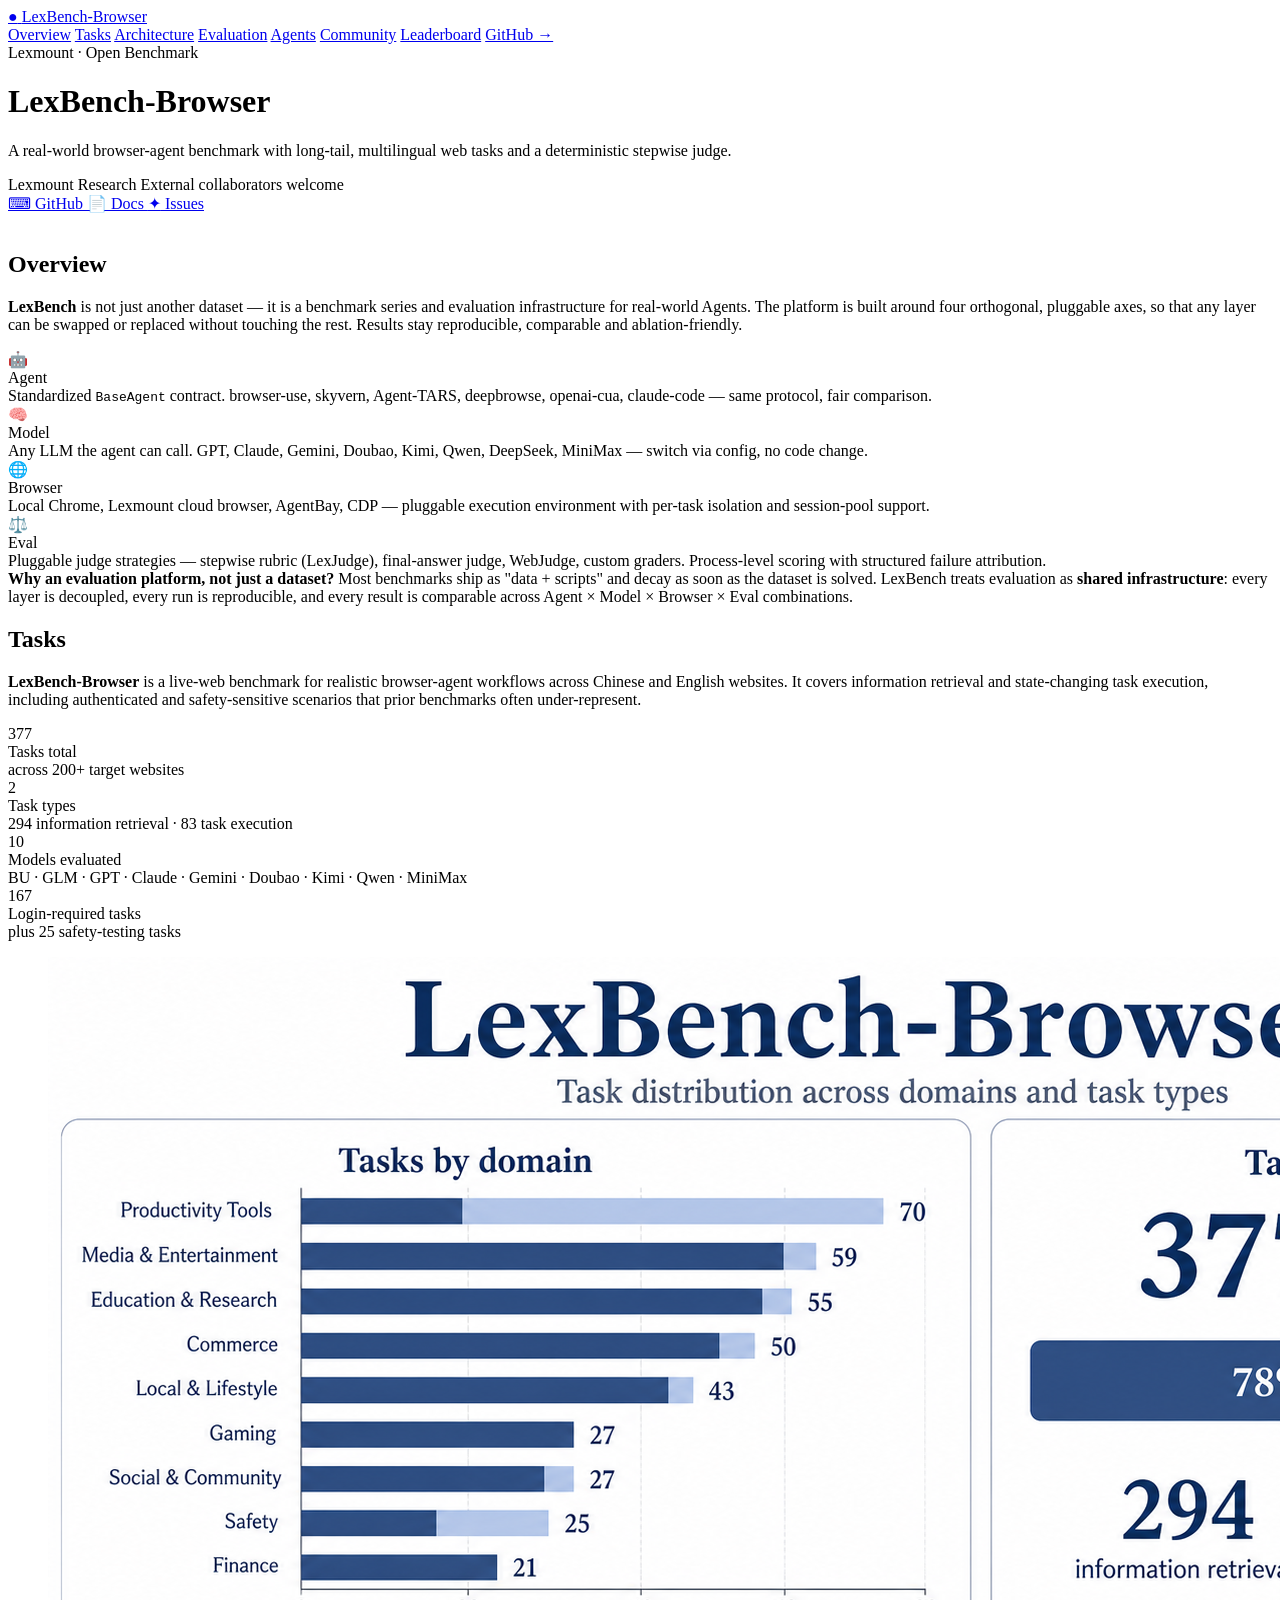
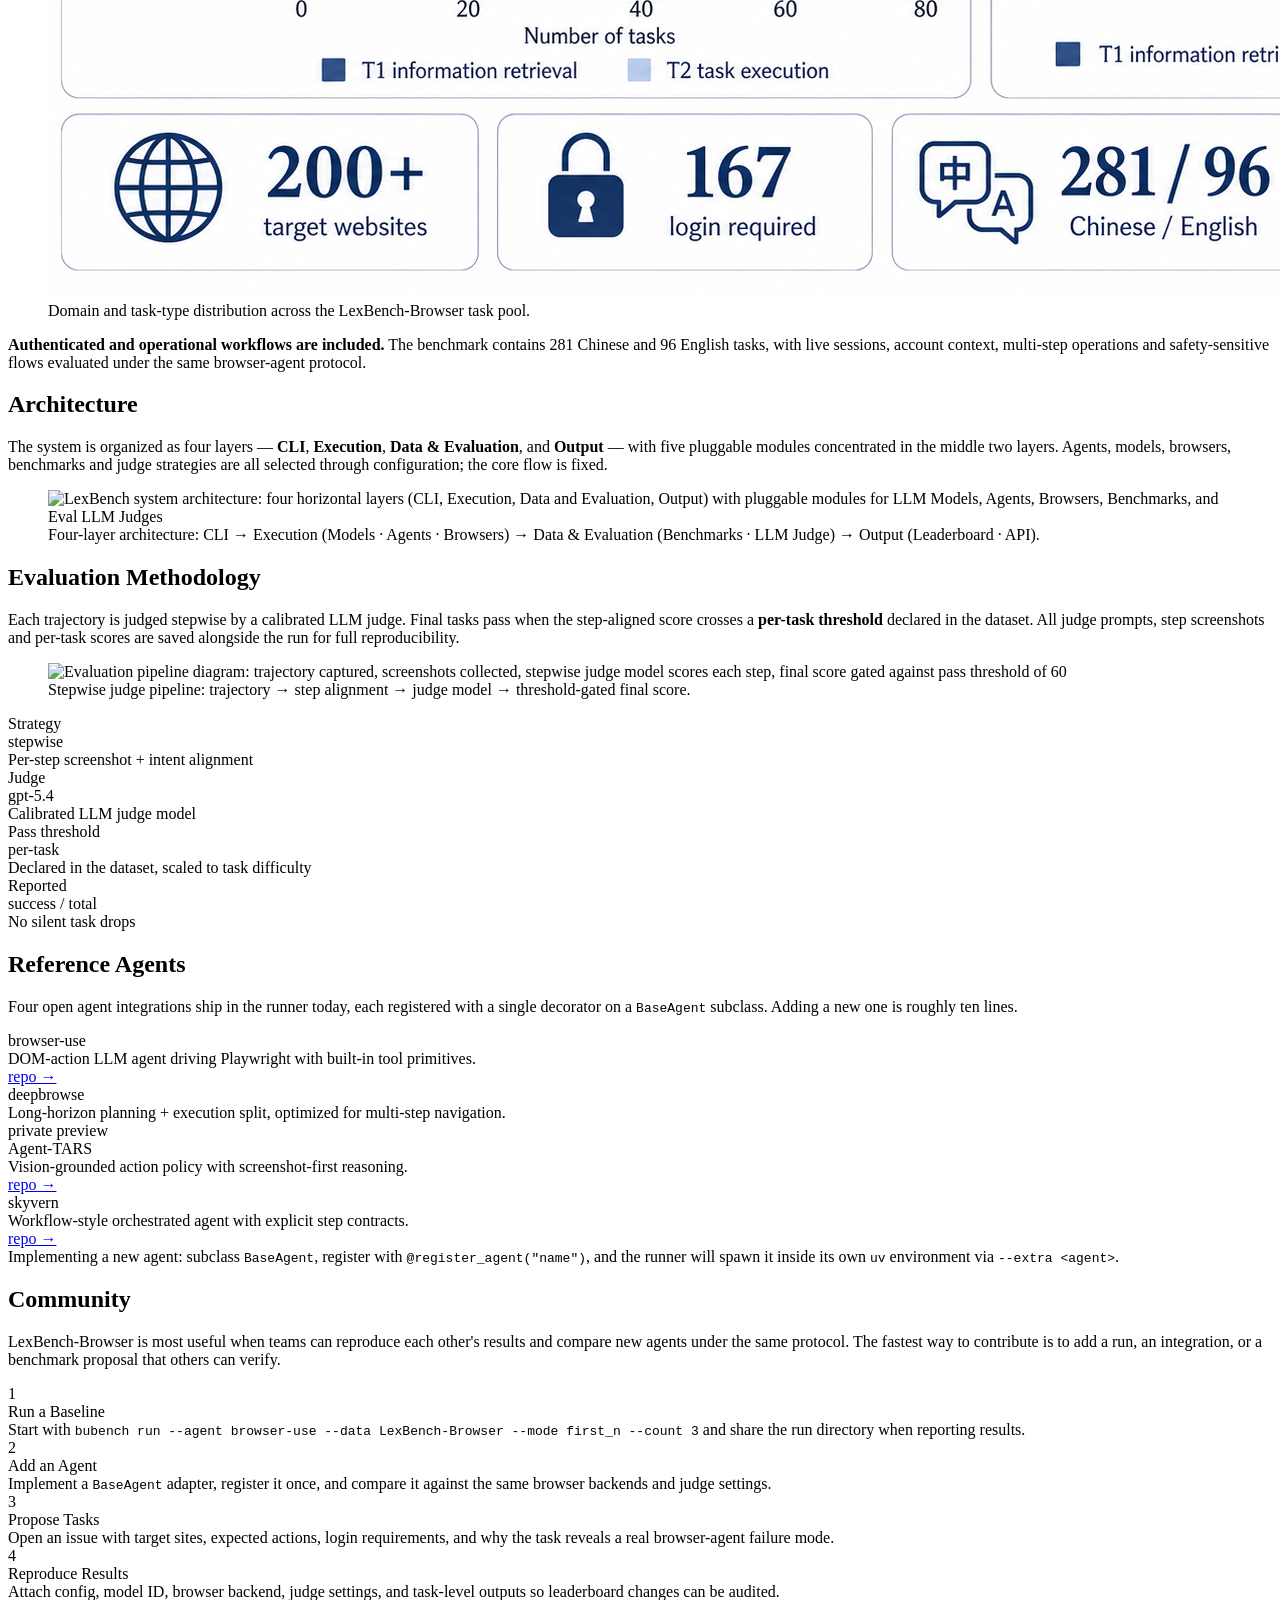
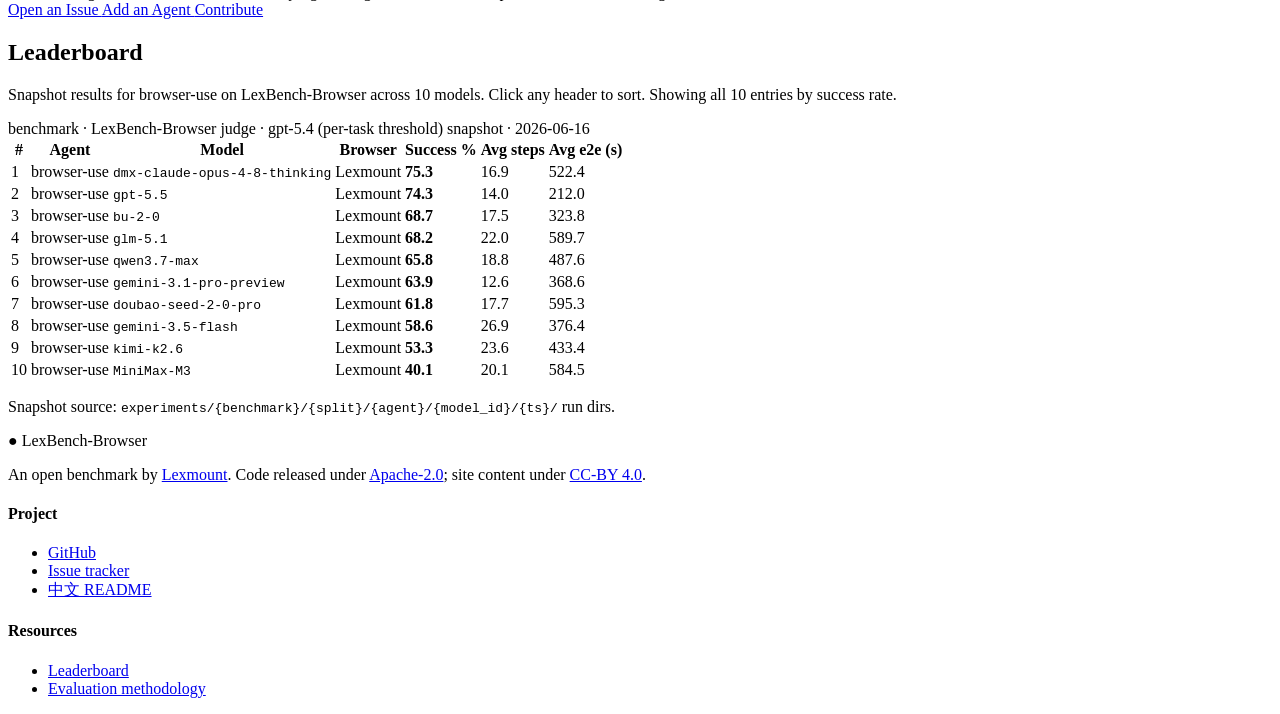
==== landing/index.html @ 8f813c1b "Update LexBench landing page" ====
<!DOCTYPE html>
<html lang="en">
<head>
<meta charset="UTF-8">
<meta name="viewport" content="width=device-width, initial-scale=1.0">
<title>LexBench-Browser — A Real-World Browser Agent Benchmark</title>
<meta name="description" content="LexBench-Browser: an open benchmark for browser agents on long-tail, multilingual web tasks. Evaluates browser-use, deepbrowse, Agent-TARS, skyvern across LexBench-Browser, Online-Mind2Web, and BrowseComp.">
<meta name="keywords" content="LexBench-Browser, browser agents, AI agents, benchmark, web automation, browser-use, skyvern, Agent-TARS, Lexmount">
<link rel="canonical" href="https://lexmount.github.io/browseruse-agent-bench/">
<meta property="og:type" content="website">
<meta property="og:site_name" content="LexBench-Browser">
<meta property="og:title" content="LexBench-Browser — Real-World Browser Agent Benchmark">
<meta property="og:description" content="377 live-web browser-agent tasks across 200+ websites, with multilingual authenticated workflows, stepwise judging, and reproducible leaderboards.">
<meta property="og:url" content="https://lexmount.github.io/browseruse-agent-bench/">
<meta property="og:image" content="https://lexmount.github.io/browseruse-agent-bench/assets/img/hero.png">
<meta name="twitter:card" content="summary_large_image">
<meta name="twitter:title" content="LexBench-Browser — Real-World Browser Agent Benchmark">
<meta name="twitter:description" content="Evaluate browser agents on real multilingual web tasks with reproducible Agent × Model × Browser × Eval comparisons.">
<meta name="twitter:image" content="https://lexmount.github.io/browseruse-agent-bench/assets/img/hero.png">
<link rel="icon" href="../docs/favicon.svg" type="image/svg+xml">
<link rel="preconnect" href="https://fonts.googleapis.com">
<link rel="preconnect" href="https://fonts.gstatic.com" crossorigin>
<link rel="stylesheet" href="https://fonts.googleapis.com/css2?family=Inter:wght@400;500;600;700;800&family=JetBrains+Mono:wght@400;500&display=swap">
<link rel="stylesheet" href="assets/style.css">
</head>
<body>

<nav class="topnav">
  <div class="topnav-inner">
    <a class="brand" href="#top">
      <span class="brand-mark">●</span>
      <span class="brand-name">LexBench-Browser</span>
    </a>
    <div class="topnav-links">
      <a href="#tldr">Overview</a>
      <a href="#tasks">Tasks</a>
      <a href="#architecture">Architecture</a>
      <a href="#evaluation">Evaluation</a>
      <a href="#agents">Agents</a>
      <a href="#community">Community</a>
      <a href="#leaderboard">Leaderboard</a>
      <a class="topnav-cta" href="https://github.com/lexmount/browseruse-agent-bench" target="_blank" rel="noopener">GitHub →</a>
    </div>
  </div>
</nav>

<header id="top" class="hero">
  <div class="hero-inner">
    <div class="hero-grid">
      <div class="hero-text">
        <div class="hero-eyebrow">Lexmount · Open Benchmark</div>
        <h1 class="hero-title">LexBench-Browser</h1>
        <p class="hero-subtitle">
          A real-world browser-agent benchmark with
          <span class="hl">long-tail</span>,
          <span class="hl">multilingual</span> web tasks
          and a deterministic stepwise judge.
        </p>
        <div class="hero-authors">
          <span class="author-chip">Lexmount Research</span>
          <span class="author-chip muted">External collaborators welcome</span>
        </div>
        <div class="hero-buttons">
          <a class="btn btn-primary" href="https://github.com/lexmount/browseruse-agent-bench" target="_blank" rel="noopener">
            <span class="btn-icon">⌨</span> GitHub
          </a>
          <a class="btn btn-secondary" href="https://docs.bubench.lexmount.io/" target="_blank" rel="noopener">
            <span class="btn-icon">📄</span> Docs
          </a>
          <a class="btn btn-secondary" href="https://github.com/lexmount/browseruse-agent-bench/issues" target="_blank" rel="noopener">
            <span class="btn-icon">✦</span> Issues
          </a>
        </div>
      </div>
      <div class="hero-art" aria-hidden="true">
        <img src="assets/img/hero.png" alt="" loading="eager" class="hero-image">
      </div>
    </div>
  </div>
  <div class="hero-bg" aria-hidden="true"></div>
</header>

<section id="tldr" class="section">
  <div class="container">
    <h2 class="section-title">Overview</h2>
    <p class="section-lede">
      <strong>LexBench</strong> is not just another dataset — it is a benchmark series and
      evaluation infrastructure for real-world Agents. The platform is built around four
      orthogonal, pluggable axes, so that any layer can be swapped or replaced without
      touching the rest. Results stay reproducible, comparable and ablation-friendly.
    </p>

    <div class="dim-grid">
      <div class="dim-card">
        <div class="dim-icon">🤖</div>
        <div class="dim-name">Agent</div>
        <div class="dim-desc">
          Standardized <code>BaseAgent</code> contract. browser-use, skyvern, Agent-TARS,
          deepbrowse, openai-cua, claude-code — same protocol, fair comparison.
        </div>
      </div>
      <div class="dim-card">
        <div class="dim-icon">🧠</div>
        <div class="dim-name">Model</div>
        <div class="dim-desc">
          Any LLM the agent can call. GPT, Claude, Gemini, Doubao, Kimi, Qwen, DeepSeek,
          MiniMax — switch via config, no code change.
        </div>
      </div>
      <div class="dim-card">
        <div class="dim-icon">🌐</div>
        <div class="dim-name">Browser</div>
        <div class="dim-desc">
          Local Chrome, Lexmount cloud browser, AgentBay, CDP — pluggable execution
          environment with per-task isolation and session-pool support.
        </div>
      </div>
      <div class="dim-card">
        <div class="dim-icon">⚖️</div>
        <div class="dim-name">Eval</div>
        <div class="dim-desc">
          Pluggable judge strategies — stepwise rubric (LexJudge), final-answer judge,
          WebJudge, custom graders. Process-level scoring with structured failure attribution.
        </div>
      </div>
    </div>

    <div class="callout">
      <strong>Why an evaluation platform, not just a dataset?</strong>
      Most benchmarks ship as "data + scripts" and decay as soon as the dataset is solved.
      LexBench treats evaluation as <strong>shared infrastructure</strong>: every layer is
      decoupled, every run is reproducible, and every result is comparable across
      Agent × Model × Browser × Eval combinations.
    </div>
  </div>
</section>

<section id="tasks" class="section section-alt">
  <div class="container">
    <h2 class="section-title">Tasks</h2>
    <p class="section-lede">
      <strong>LexBench-Browser</strong> is a live-web benchmark for realistic browser-agent
      workflows across Chinese and English websites. It covers information retrieval and
      state-changing task execution, including authenticated and safety-sensitive scenarios
      that prior benchmarks often under-represent.
    </p>

    <div class="stat-grid">
      <div class="stat-card">
        <div class="stat-num">377</div>
        <div class="stat-label">Tasks total</div>
        <div class="stat-sub">across 200+ target websites</div>
      </div>
      <div class="stat-card">
        <div class="stat-num">2</div>
        <div class="stat-label">Task types</div>
        <div class="stat-sub">294 information retrieval · 83 task execution</div>
      </div>
      <div class="stat-card">
        <div class="stat-num">10</div>
        <div class="stat-label">Models evaluated</div>
        <div class="stat-sub">BU · GLM · GPT · Claude · Gemini · Doubao · Kimi · Qwen · MiniMax</div>
      </div>
      <div class="stat-card">
        <div class="stat-num">167</div>
        <div class="stat-label">Login-required tasks</div>
        <div class="stat-sub">plus 25 safety-testing tasks</div>
      </div>
    </div>

    <figure class="wide-fig">
      <img src="assets/img/task-distribution.png" alt="Task distribution diagram showing LexBench-Browser domains and task types" loading="lazy">
      <figcaption>Domain and task-type distribution across the LexBench-Browser task pool.</figcaption>
    </figure>
    <div class="muted-card">
      <strong>Authenticated and operational workflows are included.</strong>
      The benchmark contains 281 Chinese and 96 English tasks, with live sessions, account
      context, multi-step operations and safety-sensitive flows evaluated under the same
      browser-agent protocol.
    </div>
  </div>
</section>

<section id="architecture" class="section">
  <div class="container">
    <h2 class="section-title">Architecture</h2>
    <p class="section-lede">
      The system is organized as four layers — <strong>CLI</strong>, <strong>Execution</strong>,
      <strong>Data &amp; Evaluation</strong>, and <strong>Output</strong> — with five pluggable
      modules concentrated in the middle two layers. Agents, models, browsers, benchmarks and
      judge strategies are all selected through configuration; the core flow is fixed.
    </p>
    <figure class="wide-fig">
      <img src="assets/img/architecture-wide.png" alt="LexBench system architecture: four horizontal layers (CLI, Execution, Data and Evaluation, Output) with pluggable modules for LLM Models, Agents, Browsers, Benchmarks, and Eval LLM Judges" loading="lazy">
      <figcaption>Four-layer architecture: CLI → Execution (Models · Agents · Browsers) → Data &amp; Evaluation (Benchmarks · LLM Judge) → Output (Leaderboard · API).</figcaption>
    </figure>
  </div>
</section>

<section id="evaluation" class="section section-alt">
  <div class="container">
    <h2 class="section-title">Evaluation Methodology</h2>
    <p class="section-lede">
      Each trajectory is judged stepwise by a calibrated LLM judge. Final tasks pass when the
      step-aligned score crosses a <strong>per-task threshold</strong> declared in the dataset.
      All judge prompts, step screenshots and per-task scores are saved alongside the run for
      full reproducibility.
    </p>
    <figure class="wide-fig">
      <img src="assets/img/eval-pipeline-wide.png" alt="Evaluation pipeline diagram: trajectory captured, screenshots collected, stepwise judge model scores each step, final score gated against pass threshold of 60" loading="lazy">
      <figcaption>Stepwise judge pipeline: trajectory → step alignment → judge model → threshold-gated final score.</figcaption>
    </figure>
    <div class="metric-row">
      <div class="metric-card">
        <div class="metric-key">Strategy</div>
        <div class="metric-val">stepwise</div>
        <div class="metric-sub">Per-step screenshot + intent alignment</div>
      </div>
      <div class="metric-card">
        <div class="metric-key">Judge</div>
        <div class="metric-val">gpt-5.4</div>
        <div class="metric-sub">Calibrated LLM judge model</div>
      </div>
      <div class="metric-card">
        <div class="metric-key">Pass threshold</div>
        <div class="metric-val">per-task</div>
        <div class="metric-sub">Declared in the dataset, scaled to task difficulty</div>
      </div>
      <div class="metric-card">
        <div class="metric-key">Reported</div>
        <div class="metric-val">success / total</div>
        <div class="metric-sub">No silent task drops</div>
      </div>
    </div>
  </div>
</section>

<section id="agents" class="section">
  <div class="container">
    <h2 class="section-title">Reference Agents</h2>
    <p class="section-lede">
      Four open agent integrations ship in the runner today, each registered with a single
      decorator on a <code>BaseAgent</code> subclass. Adding a new one is roughly ten lines.
    </p>
    <div class="agent-grid">
      <div class="agent-card">
        <div class="agent-name">browser-use</div>
        <div class="agent-desc">DOM-action LLM agent driving Playwright with built-in tool primitives.</div>
        <a class="agent-link" href="https://github.com/browser-use/browser-use" target="_blank" rel="noopener">repo →</a>
      </div>
      <div class="agent-card">
        <div class="agent-name">deepbrowse</div>
        <div class="agent-desc">Long-horizon planning + execution split, optimized for multi-step navigation.</div>
        <span class="agent-link" aria-disabled="true">private preview</span>
      </div>
      <div class="agent-card">
        <div class="agent-name">Agent-TARS</div>
        <div class="agent-desc">Vision-grounded action policy with screenshot-first reasoning.</div>
        <a class="agent-link" href="https://github.com/bytedance/UI-TARS" target="_blank" rel="noopener">repo →</a>
      </div>
      <div class="agent-card">
        <div class="agent-name">skyvern</div>
        <div class="agent-desc">Workflow-style orchestrated agent with explicit step contracts.</div>
        <a class="agent-link" href="https://github.com/Skyvern-AI/skyvern" target="_blank" rel="noopener">repo →</a>
      </div>
    </div>
    <div class="muted-card">
      Implementing a new agent: subclass <code>BaseAgent</code>, register with
      <code>@register_agent("name")</code>, and the runner will spawn it inside its own
      <code>uv</code> environment via <code>--extra &lt;agent&gt;</code>.
    </div>
  </div>
</section>

<section id="community" class="section section-alt">
  <div class="container">
    <h2 class="section-title">Community</h2>
    <p class="section-lede">
      LexBench-Browser is most useful when teams can reproduce each other's results and
      compare new agents under the same protocol. The fastest way to contribute is to add
      a run, an integration, or a benchmark proposal that others can verify.
    </p>
    <div class="dim-grid">
      <div class="dim-card">
        <div class="dim-icon">1</div>
        <div class="dim-name">Run a Baseline</div>
        <div class="dim-desc">
          Start with <code>bubench run --agent browser-use --data LexBench-Browser --mode first_n --count 3</code>
          and share the run directory when reporting results.
        </div>
      </div>
      <div class="dim-card">
        <div class="dim-icon">2</div>
        <div class="dim-name">Add an Agent</div>
        <div class="dim-desc">
          Implement a <code>BaseAgent</code> adapter, register it once, and compare it against
          the same browser backends and judge settings.
        </div>
      </div>
      <div class="dim-card">
        <div class="dim-icon">3</div>
        <div class="dim-name">Propose Tasks</div>
        <div class="dim-desc">
          Open an issue with target sites, expected actions, login requirements, and why the
          task reveals a real browser-agent failure mode.
        </div>
      </div>
      <div class="dim-card">
        <div class="dim-icon">4</div>
        <div class="dim-name">Reproduce Results</div>
        <div class="dim-desc">
          Attach config, model ID, browser backend, judge settings, and task-level outputs so
          leaderboard changes can be audited.
        </div>
      </div>
    </div>
    <div class="hero-buttons community-buttons">
      <a class="btn btn-primary" href="https://github.com/lexmount/browseruse-agent-bench/issues/new/choose" target="_blank" rel="noopener">
        Open an Issue
      </a>
      <a class="btn btn-secondary" href="https://docs.bubench.lexmount.io/en/agents/custom-agent" target="_blank" rel="noopener">
        Add an Agent
      </a>
      <a class="btn btn-secondary" href="https://docs.bubench.lexmount.io/en/development/contributing" target="_blank" rel="noopener">
        Contribute
      </a>
    </div>
  </div>
</section>

<section id="leaderboard" class="section">
  <div class="container">
    <h2 class="section-title">Leaderboard</h2>
    <p class="section-lede">
      Snapshot results for browser-use on LexBench-Browser across 10 models. Click any header to
      sort. Showing all 10 entries by success rate.
    </p>
    <div class="lb-meta">
      <span class="lb-pill">benchmark · LexBench-Browser</span>
      <span class="lb-pill">judge · gpt-5.4 (per-task threshold)</span>
      <span class="lb-pill">snapshot · 2026-06-16</span>
    </div>
    <div class="lb-wrap">
      <table class="lb-table" id="lb-table">
        <thead>
          <tr>
            <th data-key="rank">#</th>
            <th data-key="agent">Agent</th>
            <th data-key="model">Model</th>
            <th data-key="browser">Browser</th>
            <th data-key="success" class="num">Success&nbsp;%</th>
            <th data-key="steps" class="num">Avg&nbsp;steps</th>
            <th data-key="e2e" class="num">Avg&nbsp;e2e (s)</th>
          </tr>
        </thead>
        <tbody>
          <tr data-rank="1" data-agent="browser-use" data-model="dmx-claude-opus-4-8-thinking" data-browser="Lexmount" data-success="75.3" data-steps="16.90" data-e2e="522.4">
            <td class="num">1</td>
            <td><span class="cell-strong">browser-use</span></td>
            <td><code class="cell-mono">dmx-claude-opus-4-8-thinking</code></td>
            <td><span class="browser-pill">Lexmount</span></td>
            <td class="num"><strong>75.3</strong></td>
            <td class="num">16.9</td>
            <td class="num">522.4</td>
          </tr>
          <tr data-rank="2" data-agent="browser-use" data-model="gpt-5.5" data-browser="Lexmount" data-success="74.3" data-steps="14.00" data-e2e="212.0">
            <td class="num">2</td>
            <td><span class="cell-strong">browser-use</span></td>
            <td><code class="cell-mono">gpt-5.5</code></td>
            <td><span class="browser-pill">Lexmount</span></td>
            <td class="num"><strong>74.3</strong></td>
            <td class="num">14.0</td>
            <td class="num">212.0</td>
          </tr>
          <tr data-rank="3" data-agent="browser-use" data-model="bu-2-0" data-browser="Lexmount" data-success="68.7" data-steps="17.50" data-e2e="323.8">
            <td class="num">3</td>
            <td><span class="cell-strong">browser-use</span></td>
            <td><code class="cell-mono">bu-2-0</code></td>
            <td><span class="browser-pill">Lexmount</span></td>
            <td class="num"><strong>68.7</strong></td>
            <td class="num">17.5</td>
            <td class="num">323.8</td>
          </tr>
          <tr data-rank="4" data-agent="browser-use" data-model="glm-5.1" data-browser="Lexmount" data-success="68.2" data-steps="22.00" data-e2e="589.7">
            <td class="num">4</td>
            <td><span class="cell-strong">browser-use</span></td>
            <td><code class="cell-mono">glm-5.1</code></td>
            <td><span class="browser-pill">Lexmount</span></td>
            <td class="num"><strong>68.2</strong></td>
            <td class="num">22.0</td>
            <td class="num">589.7</td>
          </tr>
          <tr data-rank="5" data-agent="browser-use" data-model="qwen3.7-max" data-browser="Lexmount" data-success="65.8" data-steps="18.80" data-e2e="487.6">
            <td class="num">5</td>
            <td><span class="cell-strong">browser-use</span></td>
            <td><code class="cell-mono">qwen3.7-max</code></td>
            <td><span class="browser-pill">Lexmount</span></td>
            <td class="num"><strong>65.8</strong></td>
            <td class="num">18.8</td>
            <td class="num">487.6</td>
          </tr>
          <tr data-rank="6" data-agent="browser-use" data-model="gemini-3.1-pro-preview" data-browser="Lexmount" data-success="63.9" data-steps="12.60" data-e2e="368.6">
            <td class="num">6</td>
            <td><span class="cell-strong">browser-use</span></td>
            <td><code class="cell-mono">gemini-3.1-pro-preview</code></td>
            <td><span class="browser-pill">Lexmount</span></td>
            <td class="num"><strong>63.9</strong></td>
            <td class="num">12.6</td>
            <td class="num">368.6</td>
          </tr>
          <tr data-rank="7" data-agent="browser-use" data-model="doubao-seed-2-0-pro" data-browser="Lexmount" data-success="61.8" data-steps="17.70" data-e2e="595.3">
            <td class="num">7</td>
            <td><span class="cell-strong">browser-use</span></td>
            <td><code class="cell-mono">doubao-seed-2-0-pro</code></td>
            <td><span class="browser-pill">Lexmount</span></td>
            <td class="num"><strong>61.8</strong></td>
            <td class="num">17.7</td>
            <td class="num">595.3</td>
          </tr>
          <tr data-rank="8" data-agent="browser-use" data-model="gemini-3.5-flash" data-browser="Lexmount" data-success="58.6" data-steps="26.90" data-e2e="376.4">
            <td class="num">8</td>
            <td><span class="cell-strong">browser-use</span></td>
            <td><code class="cell-mono">gemini-3.5-flash</code></td>
            <td><span class="browser-pill">Lexmount</span></td>
            <td class="num"><strong>58.6</strong></td>
            <td class="num">26.9</td>
            <td class="num">376.4</td>
          </tr>
          <tr data-rank="9" data-agent="browser-use" data-model="kimi-k2.6" data-browser="Lexmount" data-success="53.3" data-steps="23.60" data-e2e="433.4">
            <td class="num">9</td>
            <td><span class="cell-strong">browser-use</span></td>
            <td><code class="cell-mono">kimi-k2.6</code></td>
            <td><span class="browser-pill">Lexmount</span></td>
            <td class="num"><strong>53.3</strong></td>
            <td class="num">23.6</td>
            <td class="num">433.4</td>
          </tr>
          <tr data-rank="10" data-agent="browser-use" data-model="MiniMax-M3" data-browser="Lexmount" data-success="40.1" data-steps="20.10" data-e2e="584.5">
            <td class="num">10</td>
            <td><span class="cell-strong">browser-use</span></td>
            <td><code class="cell-mono">MiniMax-M3</code></td>
            <td><span class="browser-pill">Lexmount</span></td>
            <td class="num"><strong>40.1</strong></td>
            <td class="num">20.1</td>
            <td class="num">584.5</td>
          </tr>
        </tbody>
      </table>
    </div>
    <p class="muted small">
      Snapshot source:
      <code>experiments/{benchmark}/{split}/{agent}/{model_id}/{ts}/</code> run dirs.
    </p>
  </div>
</section>

<footer class="site-footer">
  <div class="container footer-grid">
    <div class="footer-col">
      <div class="brand-line">
        <span class="brand-mark">●</span>
        <span class="brand-name">LexBench-Browser</span>
      </div>
      <p class="muted small">
        An open benchmark by <a href="https://lexmount.cn" target="_blank" rel="noopener">Lexmount</a>.
        Code released under <a href="https://github.com/lexmount/browseruse-agent-bench/blob/main/LICENSE" target="_blank" rel="noopener">Apache-2.0</a>;
        site content under
        <a href="https://creativecommons.org/licenses/by/4.0/" target="_blank" rel="noopener">CC-BY 4.0</a>.
      </p>
    </div>
    <div class="footer-col">
      <h4>Project</h4>
      <ul class="tight">
        <li><a href="https://github.com/lexmount/browseruse-agent-bench" target="_blank" rel="noopener">GitHub</a></li>
        <li><a href="https://github.com/lexmount/browseruse-agent-bench/issues" target="_blank" rel="noopener">Issue tracker</a></li>
        <li><a href="https://github.com/lexmount/browseruse-agent-bench/blob/main/README_ZH.md" target="_blank" rel="noopener">中文 README</a></li>
      </ul>
    </div>
    <div class="footer-col">
      <h4>Resources</h4>
      <ul class="tight">
        <li><a href="#leaderboard">Leaderboard</a></li>
        <li><a href="#evaluation">Evaluation methodology</a></li>
      </ul>
    </div>
  </div>
</footer>

<script src="assets/script.js"></script>
</body>
</html>
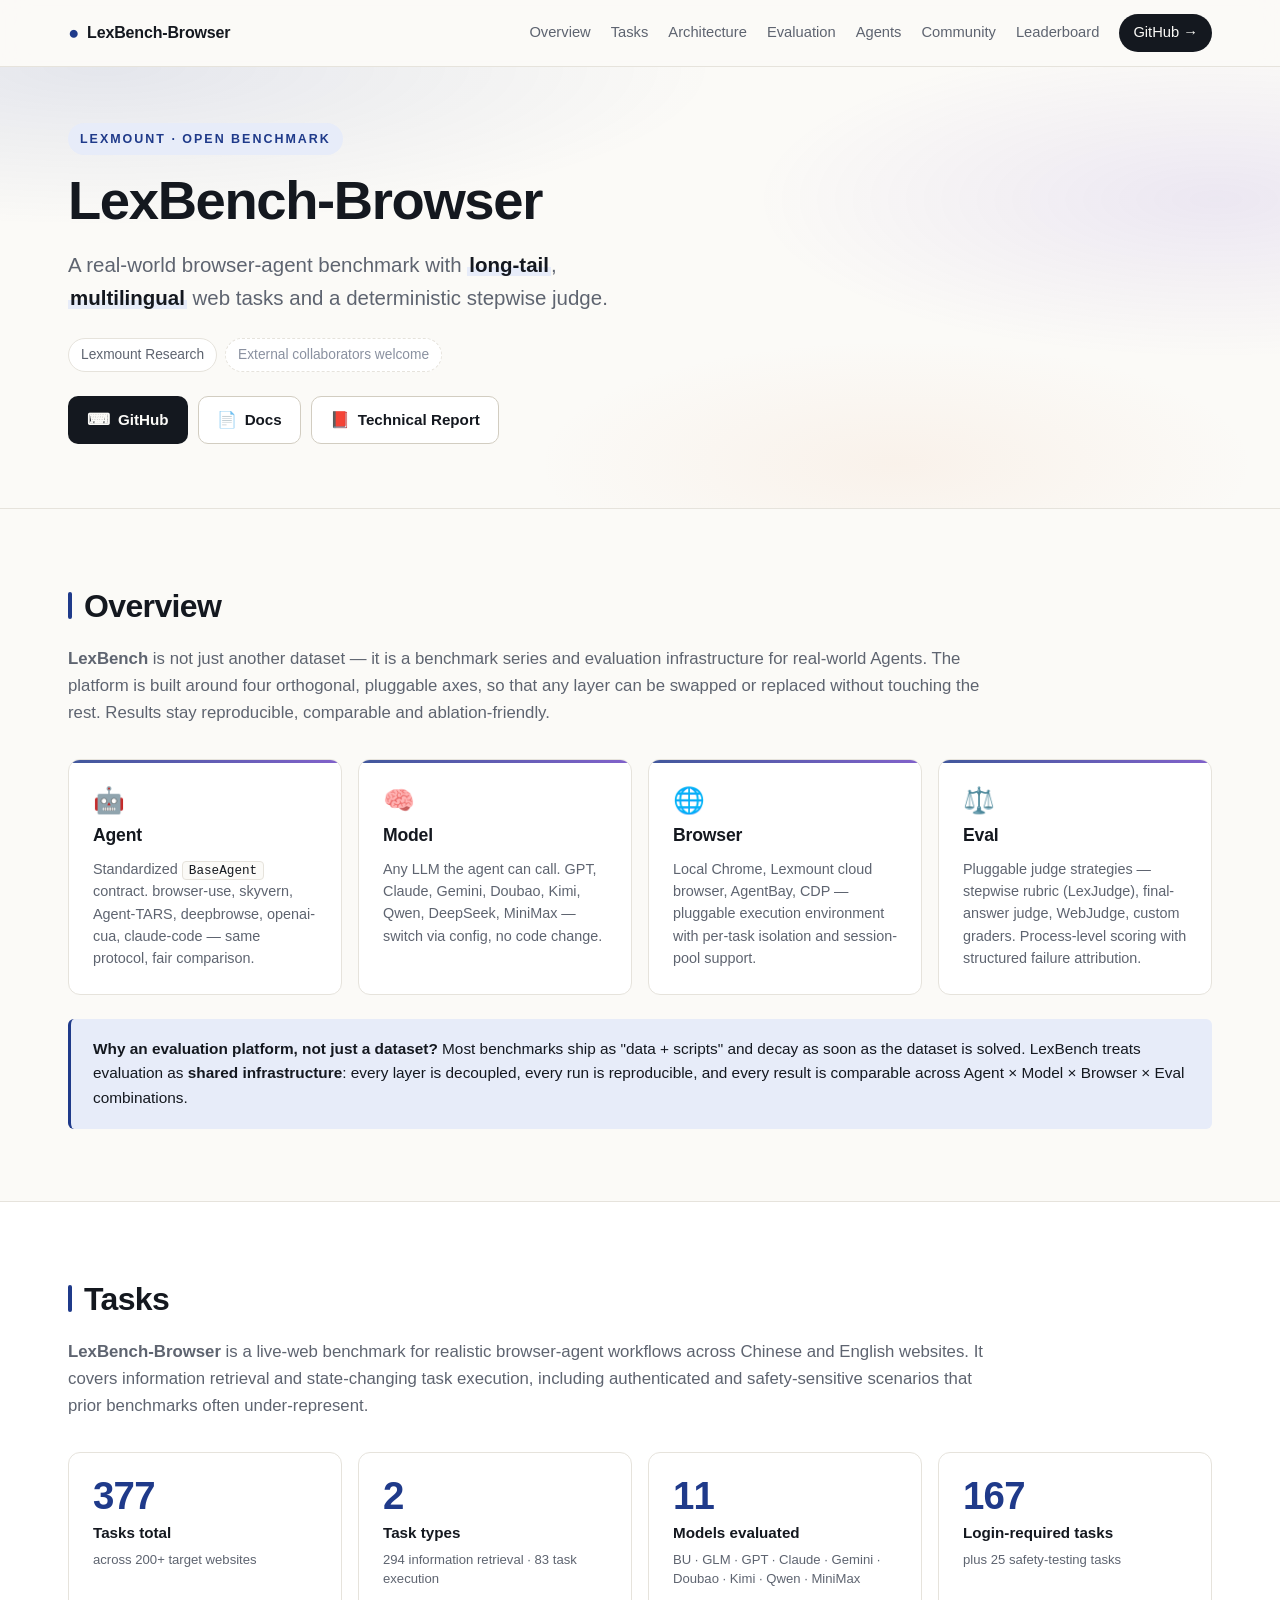
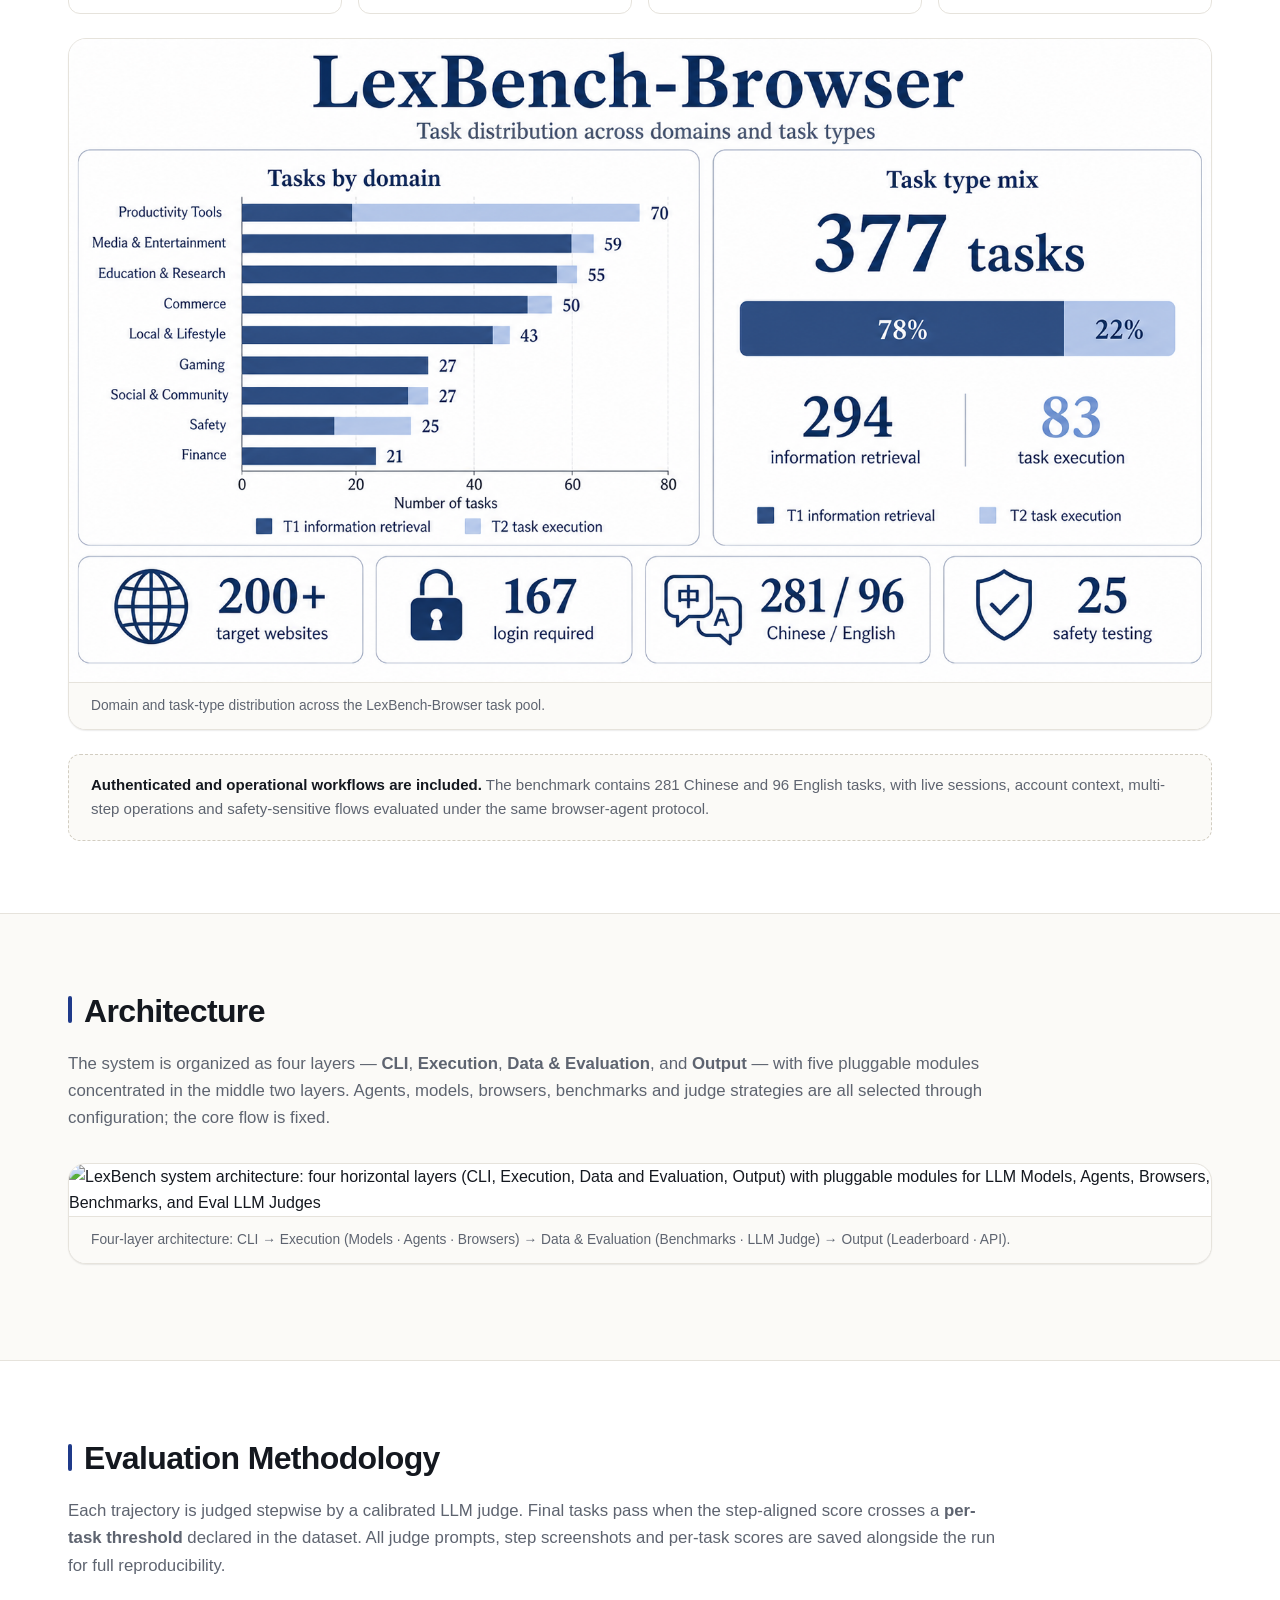
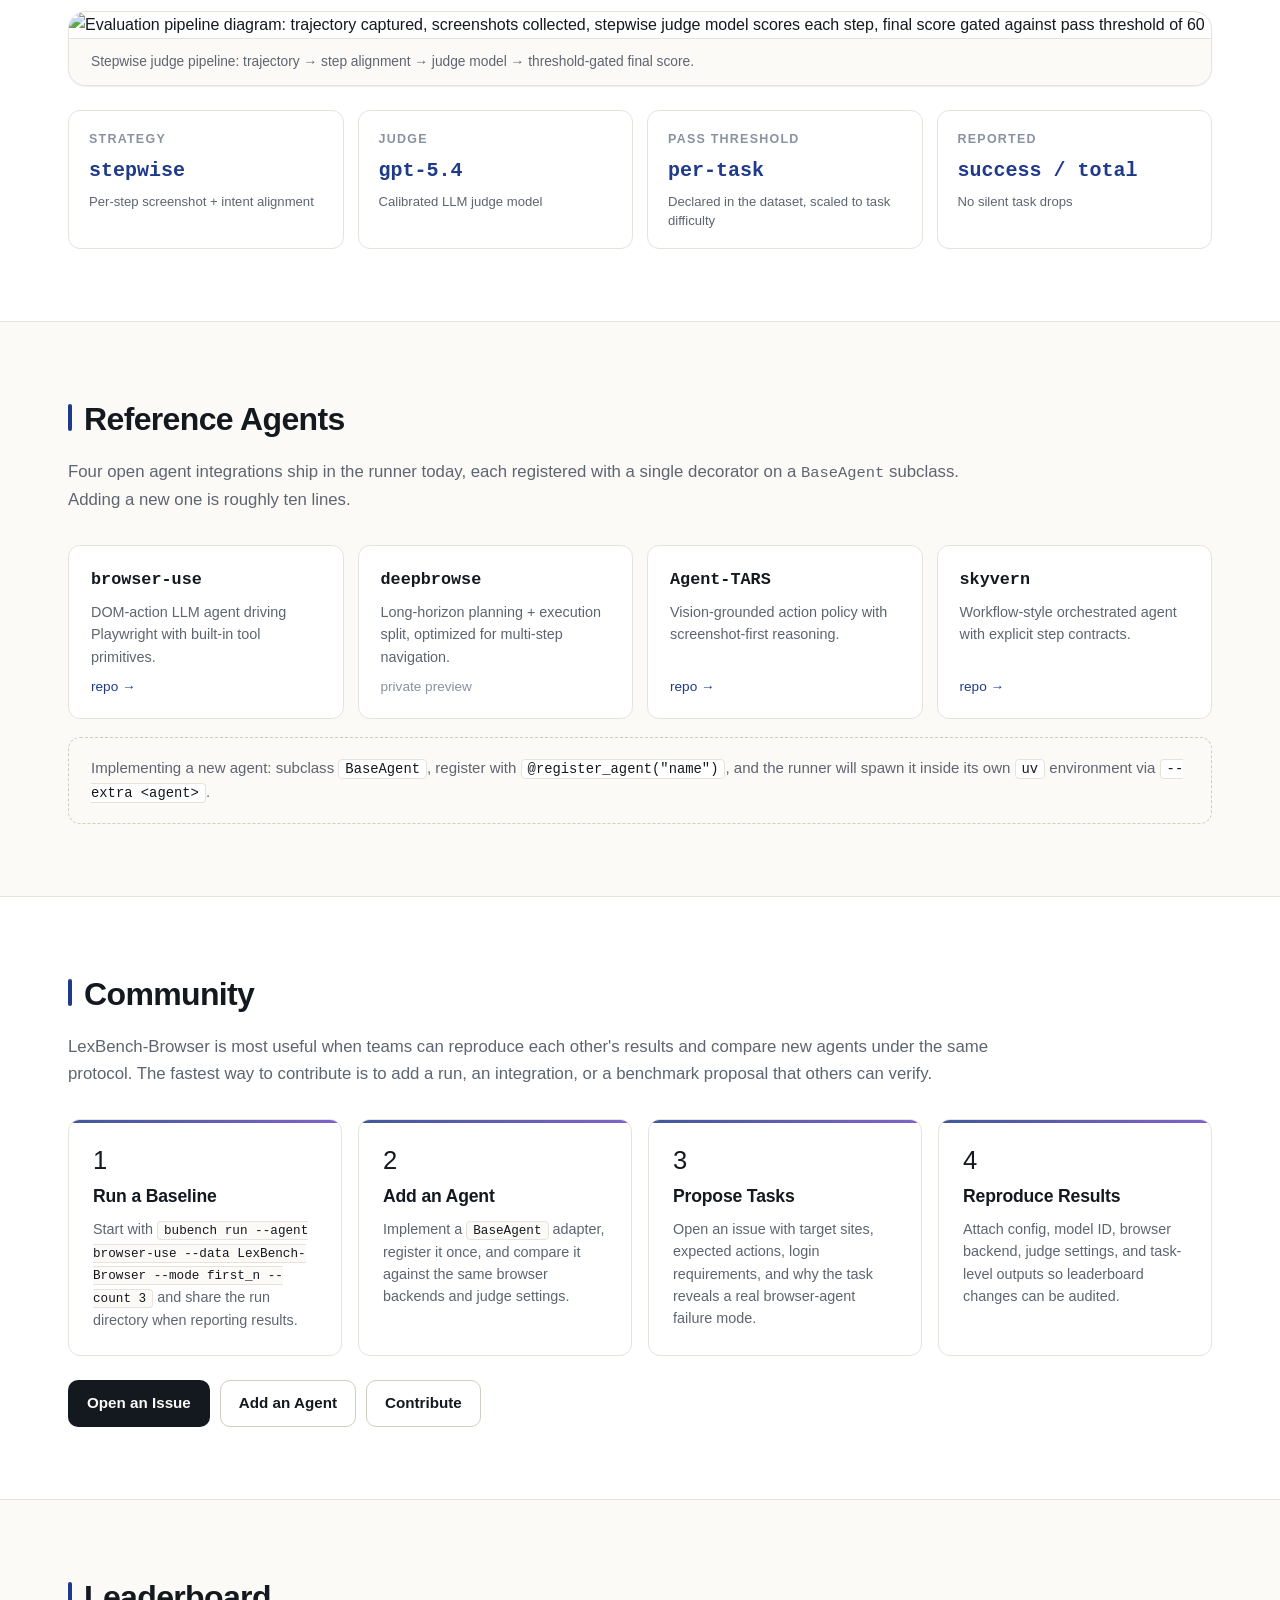
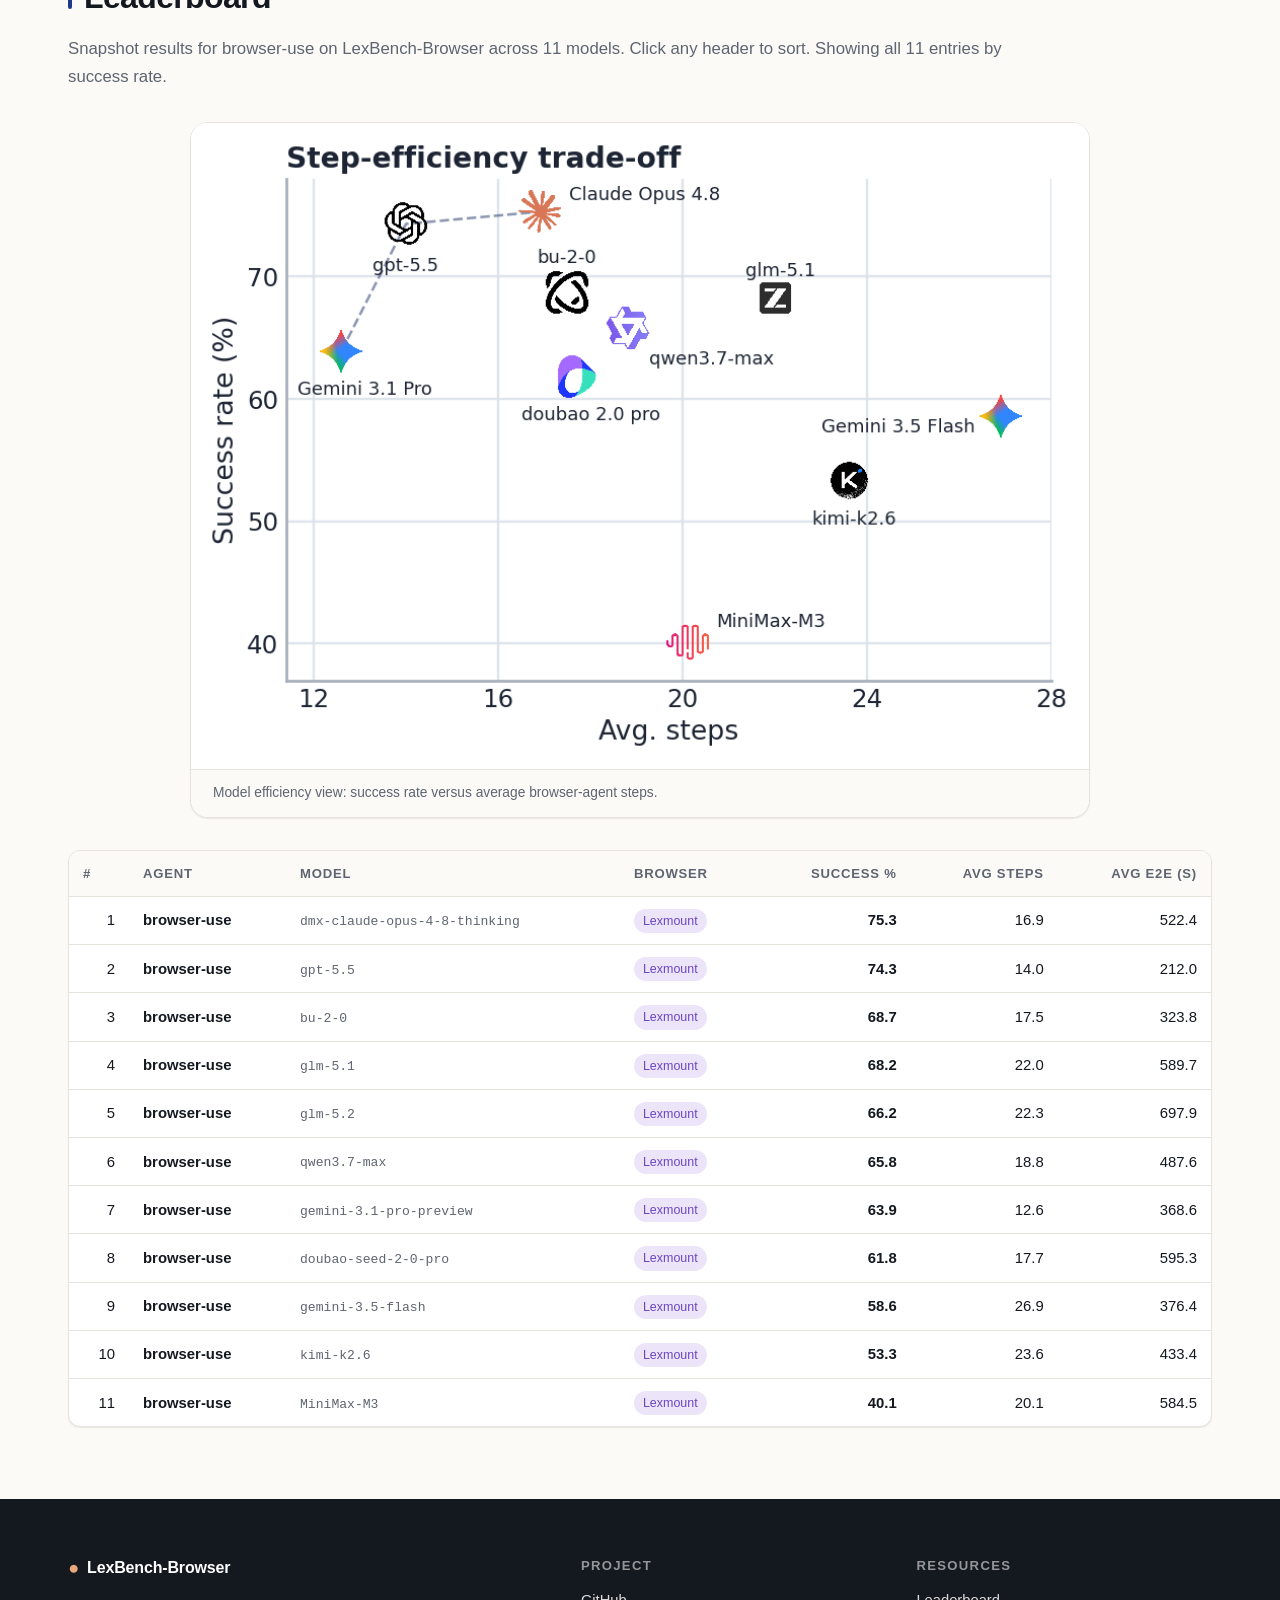
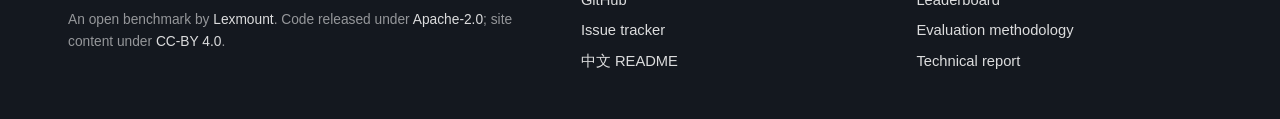
==== commit 82bf34bc: "Update landing page report and leaderboard" ====
--- a/landing/index.html
+++ b/landing/index.html
@@ -67,8 +67,8 @@
           <a class="btn btn-secondary" href="https://docs.bubench.lexmount.io/" target="_blank" rel="noopener">
             <span class="btn-icon">📄</span> Docs
           </a>
-          <a class="btn btn-secondary" href="https://github.com/lexmount/browseruse-agent-bench/issues" target="_blank" rel="noopener">
-            <span class="btn-icon">✦</span> Issues
+          <a class="btn btn-secondary" href="assets/reports/LexBench_Browser.pdf" target="_blank" rel="noopener">
+            <span class="btn-icon">📕</span> Technical Report
           </a>
         </div>
       </div>
@@ -157,7 +157,7 @@
         <div class="stat-sub">294 information retrieval · 83 task execution</div>
       </div>
       <div class="stat-card">
-        <div class="stat-num">10</div>
+        <div class="stat-num">11</div>
         <div class="stat-label">Models evaluated</div>
         <div class="stat-sub">BU · GLM · GPT · Claude · Gemini · Doubao · Kimi · Qwen · MiniMax</div>
       </div>
@@ -332,14 +332,17 @@
   <div class="container">
     <h2 class="section-title">Leaderboard</h2>
     <p class="section-lede">
-      Snapshot results for browser-use on LexBench-Browser across 10 models. Click any header to
-      sort. Showing all 10 entries by success rate.
-    </p>
-    <div class="lb-meta">
-      <span class="lb-pill">benchmark · LexBench-Browser</span>
-      <span class="lb-pill">judge · gpt-5.4 (per-task threshold)</span>
-      <span class="lb-pill">snapshot · 2026-06-16</span>
-    </div>
+      Snapshot results for browser-use on LexBench-Browser across 11 models. Click any header to
+      sort. Showing all 11 entries by success rate.
+    </p>
+    <figure class="wide-fig efficiency-fig">
+      <div class="efficiency-pdf-frame">
+        <object class="efficiency-pdf" data="assets/img/steps-success-tradeoff.pdf#toolbar=0&amp;navpanes=0&amp;scrollbar=0&amp;view=Fit" type="application/pdf" aria-label="Step-efficiency scatter plot comparing model success rate and average steps">
+          <img src="assets/img/steps-success-tradeoff.png" alt="Step-efficiency scatter plot comparing model success rate and average steps" loading="lazy">
+        </object>
+      </div>
+      <figcaption>Model efficiency view: success rate versus average browser-agent steps.</figcaption>
+    </figure>
     <div class="lb-wrap">
       <table class="lb-table" id="lb-table">
         <thead>
@@ -390,8 +393,17 @@
             <td class="num">22.0</td>
             <td class="num">589.7</td>
           </tr>
-          <tr data-rank="5" data-agent="browser-use" data-model="qwen3.7-max" data-browser="Lexmount" data-success="65.8" data-steps="18.80" data-e2e="487.6">
+          <tr data-rank="5" data-agent="browser-use" data-model="glm-5.2" data-browser="Lexmount" data-success="66.2" data-steps="22.27" data-e2e="697.9">
             <td class="num">5</td>
+            <td><span class="cell-strong">browser-use</span></td>
+            <td><code class="cell-mono">glm-5.2</code></td>
+            <td><span class="browser-pill">Lexmount</span></td>
+            <td class="num"><strong>66.2</strong></td>
+            <td class="num">22.3</td>
+            <td class="num">697.9</td>
+          </tr>
+          <tr data-rank="6" data-agent="browser-use" data-model="qwen3.7-max" data-browser="Lexmount" data-success="65.8" data-steps="18.80" data-e2e="487.6">
+            <td class="num">6</td>
             <td><span class="cell-strong">browser-use</span></td>
             <td><code class="cell-mono">qwen3.7-max</code></td>
             <td><span class="browser-pill">Lexmount</span></td>
@@ -399,8 +411,8 @@
             <td class="num">18.8</td>
             <td class="num">487.6</td>
           </tr>
-          <tr data-rank="6" data-agent="browser-use" data-model="gemini-3.1-pro-preview" data-browser="Lexmount" data-success="63.9" data-steps="12.60" data-e2e="368.6">
-            <td class="num">6</td>
+          <tr data-rank="7" data-agent="browser-use" data-model="gemini-3.1-pro-preview" data-browser="Lexmount" data-success="63.9" data-steps="12.60" data-e2e="368.6">
+            <td class="num">7</td>
             <td><span class="cell-strong">browser-use</span></td>
             <td><code class="cell-mono">gemini-3.1-pro-preview</code></td>
             <td><span class="browser-pill">Lexmount</span></td>
@@ -408,8 +420,8 @@
             <td class="num">12.6</td>
             <td class="num">368.6</td>
           </tr>
-          <tr data-rank="7" data-agent="browser-use" data-model="doubao-seed-2-0-pro" data-browser="Lexmount" data-success="61.8" data-steps="17.70" data-e2e="595.3">
-            <td class="num">7</td>
+          <tr data-rank="8" data-agent="browser-use" data-model="doubao-seed-2-0-pro" data-browser="Lexmount" data-success="61.8" data-steps="17.70" data-e2e="595.3">
+            <td class="num">8</td>
             <td><span class="cell-strong">browser-use</span></td>
             <td><code class="cell-mono">doubao-seed-2-0-pro</code></td>
             <td><span class="browser-pill">Lexmount</span></td>
@@ -417,8 +429,8 @@
             <td class="num">17.7</td>
             <td class="num">595.3</td>
           </tr>
-          <tr data-rank="8" data-agent="browser-use" data-model="gemini-3.5-flash" data-browser="Lexmount" data-success="58.6" data-steps="26.90" data-e2e="376.4">
-            <td class="num">8</td>
+          <tr data-rank="9" data-agent="browser-use" data-model="gemini-3.5-flash" data-browser="Lexmount" data-success="58.6" data-steps="26.90" data-e2e="376.4">
+            <td class="num">9</td>
             <td><span class="cell-strong">browser-use</span></td>
             <td><code class="cell-mono">gemini-3.5-flash</code></td>
             <td><span class="browser-pill">Lexmount</span></td>
@@ -426,8 +438,8 @@
             <td class="num">26.9</td>
             <td class="num">376.4</td>
           </tr>
-          <tr data-rank="9" data-agent="browser-use" data-model="kimi-k2.6" data-browser="Lexmount" data-success="53.3" data-steps="23.60" data-e2e="433.4">
-            <td class="num">9</td>
+          <tr data-rank="10" data-agent="browser-use" data-model="kimi-k2.6" data-browser="Lexmount" data-success="53.3" data-steps="23.60" data-e2e="433.4">
+            <td class="num">10</td>
             <td><span class="cell-strong">browser-use</span></td>
             <td><code class="cell-mono">kimi-k2.6</code></td>
             <td><span class="browser-pill">Lexmount</span></td>
@@ -435,8 +447,8 @@
             <td class="num">23.6</td>
             <td class="num">433.4</td>
           </tr>
-          <tr data-rank="10" data-agent="browser-use" data-model="MiniMax-M3" data-browser="Lexmount" data-success="40.1" data-steps="20.10" data-e2e="584.5">
-            <td class="num">10</td>
+          <tr data-rank="11" data-agent="browser-use" data-model="MiniMax-M3" data-browser="Lexmount" data-success="40.1" data-steps="20.10" data-e2e="584.5">
+            <td class="num">11</td>
             <td><span class="cell-strong">browser-use</span></td>
             <td><code class="cell-mono">MiniMax-M3</code></td>
             <td><span class="browser-pill">Lexmount</span></td>
@@ -447,10 +459,6 @@
         </tbody>
       </table>
     </div>
-    <p class="muted small">
-      Snapshot source:
-      <code>experiments/{benchmark}/{split}/{agent}/{model_id}/{ts}/</code> run dirs.
-    </p>
   </div>
 </section>
 
@@ -481,6 +489,7 @@
       <ul class="tight">
         <li><a href="#leaderboard">Leaderboard</a></li>
         <li><a href="#evaluation">Evaluation methodology</a></li>
+        <li><a href="assets/reports/LexBench_Browser.pdf" target="_blank" rel="noopener">Technical report</a></li>
       </ul>
     </div>
   </div>
--- a/landing/assets/style.css
+++ b/landing/assets/style.css
@@ -0,0 +1,747 @@
+/* lexbench-browser landing page — original styling, no third-party CSS */
+
+:root {
+  --bg: #fbfaf7;
+  --bg-alt: #ffffff;
+  --bg-card: #ffffff;
+  --text: #14181f;
+  --text-muted: #5e6470;
+  --text-faint: #8a91a0;
+  --border: #e6e3dc;
+  --border-strong: #d2cdc1;
+  --accent: #1f3a8a;
+  --accent-soft: #e7ecf9;
+  --accent-2: #6b46c1;
+  --accent-2-soft: #ece4f9;
+  --peach: #e9a87b;
+  --good: #1d8a59;
+  --warn: #b66a16;
+  --bad: #b3322a;
+  --gateway: #6b46c1;
+  --killed: #4d566c;
+  --max-width: 1200px;
+  --radius: 12px;
+  --radius-lg: 18px;
+  --shadow-sm: 0 1px 2px rgba(20, 24, 31, 0.04), 0 1px 1px rgba(20, 24, 31, 0.04);
+  --shadow-md: 0 4px 14px rgba(20, 24, 31, 0.06), 0 1px 2px rgba(20, 24, 31, 0.04);
+  --shadow-lg: 0 12px 40px rgba(20, 24, 31, 0.08), 0 4px 12px rgba(20, 24, 31, 0.05);
+  --transition: 0.18s ease;
+}
+
+* { box-sizing: border-box; }
+
+html, body {
+  margin: 0;
+  padding: 0;
+  background: var(--bg);
+  color: var(--text);
+  font-family: 'Inter', -apple-system, BlinkMacSystemFont, 'Segoe UI', Helvetica, Arial, sans-serif;
+  font-size: 16px;
+  line-height: 1.62;
+  -webkit-font-smoothing: antialiased;
+  -moz-osx-font-smoothing: grayscale;
+}
+
+a {
+  color: var(--accent);
+  text-decoration: none;
+  transition: color var(--transition);
+}
+a:hover { color: var(--accent-2); }
+
+code, pre, .cell-mono {
+  font-family: 'JetBrains Mono', ui-monospace, SFMono-Regular, Menlo, Consolas, monospace;
+  font-size: 0.92em;
+}
+
+.container {
+  max-width: var(--max-width);
+  margin: 0 auto;
+  padding: 0 28px;
+}
+
+/* ==== Top nav ==== */
+
+.topnav {
+  position: sticky;
+  top: 0;
+  z-index: 100;
+  background: rgba(251, 250, 247, 0.85);
+  backdrop-filter: saturate(160%) blur(14px);
+  -webkit-backdrop-filter: saturate(160%) blur(14px);
+  border-bottom: 1px solid var(--border);
+}
+.topnav-inner {
+  max-width: var(--max-width);
+  margin: 0 auto;
+  display: flex;
+  align-items: center;
+  justify-content: space-between;
+  padding: 14px 28px;
+  gap: 24px;
+}
+.brand {
+  display: inline-flex;
+  align-items: center;
+  gap: 8px;
+  font-weight: 700;
+  color: var(--text);
+}
+.brand:hover { color: var(--accent); }
+.brand-mark {
+  color: var(--accent);
+  font-size: 1.15em;
+  line-height: 1;
+}
+.brand-name { letter-spacing: -0.01em; }
+.topnav-links {
+  display: flex;
+  align-items: center;
+  gap: 20px;
+  font-size: 0.92rem;
+}
+.topnav-links a {
+  color: var(--text-muted);
+  font-weight: 500;
+}
+.topnav-links a:hover { color: var(--text); }
+.topnav-cta {
+  background: var(--text);
+  color: var(--bg) !important;
+  padding: 7px 14px;
+  border-radius: 999px;
+  font-weight: 600;
+}
+.topnav-cta:hover { background: var(--accent); }
+
+@media (max-width: 820px) {
+  .topnav-links a:not(.topnav-cta) { display: none; }
+}
+
+/* ==== Hero ==== */
+
+.hero {
+  position: relative;
+  padding: 56px 0 64px;
+  overflow: hidden;
+  isolation: isolate;
+}
+.hero-bg {
+  position: absolute;
+  inset: 0;
+  z-index: -1;
+  background:
+    radial-gradient(80% 60% at 8% 0%, rgba(31, 58, 138, 0.10) 0%, rgba(31, 58, 138, 0) 60%),
+    radial-gradient(60% 60% at 95% 30%, rgba(107, 70, 193, 0.10) 0%, rgba(107, 70, 193, 0) 60%),
+    radial-gradient(40% 40% at 70% 90%, rgba(233, 168, 123, 0.10) 0%, rgba(233, 168, 123, 0) 70%);
+}
+.hero-inner { max-width: var(--max-width); margin: 0 auto; padding: 0 28px; }
+
+.hero-grid {
+  display: grid;
+  grid-template-columns: minmax(0, 1.25fr) minmax(0, 1fr);
+  gap: 48px;
+  align-items: center;
+}
+@media (max-width: 980px) {
+  .hero-grid { grid-template-columns: 1fr; gap: 32px; }
+}
+
+.hero-eyebrow {
+  display: inline-block;
+  font-size: 0.78rem;
+  letter-spacing: 0.16em;
+  text-transform: uppercase;
+  color: var(--accent);
+  background: var(--accent-soft);
+  padding: 6px 12px;
+  border-radius: 999px;
+  font-weight: 600;
+  margin-bottom: 18px;
+}
+.hero-title {
+  font-size: clamp(2.2rem, 4.4vw, 3.4rem);
+  font-weight: 800;
+  letter-spacing: -0.025em;
+  line-height: 1.04;
+  margin: 0 0 18px;
+  white-space: nowrap;
+}
+@media (max-width: 540px) { .hero-title { white-space: normal; } }
+.hero-subtitle {
+  font-size: clamp(1.05rem, 1.8vw, 1.28rem);
+  color: var(--text-muted);
+  margin: 0 0 24px;
+  max-width: 32em;
+}
+.hl {
+  background: linear-gradient(180deg, transparent 60%, var(--accent-soft) 60%);
+  padding: 0 2px;
+  font-weight: 600;
+  color: var(--text);
+}
+
+.hero-authors {
+  display: flex;
+  flex-wrap: wrap;
+  gap: 8px;
+  margin-bottom: 24px;
+}
+.author-chip {
+  font-size: 0.86rem;
+  background: var(--bg-card);
+  border: 1px solid var(--border);
+  padding: 5px 12px;
+  border-radius: 999px;
+  color: var(--text-muted);
+  font-weight: 500;
+}
+.author-chip.muted { color: var(--text-faint); border-style: dashed; }
+
+.hero-buttons {
+  display: flex;
+  flex-wrap: wrap;
+  gap: 10px;
+}
+
+.btn {
+  display: inline-flex;
+  align-items: center;
+  gap: 8px;
+  padding: 10px 18px;
+  border-radius: 10px;
+  font-weight: 600;
+  font-size: 0.95rem;
+  border: 1px solid transparent;
+  transition: transform var(--transition), box-shadow var(--transition), background var(--transition), color var(--transition);
+  white-space: nowrap;
+}
+.btn-icon { font-size: 1.05em; }
+.btn-tag {
+  font-size: 0.7rem;
+  text-transform: uppercase;
+  letter-spacing: 0.08em;
+  color: var(--text-faint);
+  background: var(--bg);
+  padding: 2px 7px;
+  border-radius: 999px;
+}
+.btn-primary {
+  background: var(--text);
+  color: var(--bg);
+}
+.btn-primary:hover { background: var(--accent); color: var(--bg); transform: translateY(-1px); box-shadow: var(--shadow-md); }
+.btn-secondary {
+  background: var(--bg-card);
+  color: var(--text);
+  border-color: var(--border-strong);
+}
+.btn-secondary:hover { border-color: var(--accent); color: var(--accent); transform: translateY(-1px); box-shadow: var(--shadow-sm); }
+.btn[aria-disabled="true"] {
+  opacity: 0.55;
+  cursor: not-allowed;
+  pointer-events: none;
+}
+.community-buttons {
+  margin-top: 8px;
+}
+
+.hero-art {
+  position: relative;
+}
+.hero-image {
+  display: block;
+  width: 100%;
+  height: auto;
+  max-height: 360px;
+  object-fit: contain;
+  border-radius: var(--radius-lg);
+  box-shadow: var(--shadow-lg);
+  background: var(--bg-card);
+}
+
+/* ==== Sections ==== */
+
+.section {
+  padding: 72px 0;
+  border-top: 1px solid var(--border);
+}
+.section-alt { background: var(--bg-alt); }
+.section-title {
+  font-size: clamp(1.55rem, 2.6vw, 2rem);
+  font-weight: 700;
+  letter-spacing: -0.02em;
+  margin: 0 0 12px;
+}
+.section-title::before {
+  content: '';
+  display: inline-block;
+  width: 4px;
+  height: 0.85em;
+  background: var(--accent);
+  border-radius: 2px;
+  margin-right: 12px;
+  vertical-align: -0.05em;
+}
+.section-lede {
+  font-size: 1.05rem;
+  color: var(--text-muted);
+  max-width: 56em;
+  margin: 0 0 32px;
+}
+
+/* ==== Dimensions grid (Overview) ==== */
+
+.dim-grid {
+  display: grid;
+  grid-template-columns: repeat(auto-fit, minmax(240px, 1fr));
+  gap: 16px;
+  margin-bottom: 24px;
+}
+.dim-card {
+  background: var(--bg-card);
+  border: 1px solid var(--border);
+  border-radius: var(--radius);
+  padding: 24px;
+  display: flex;
+  flex-direction: column;
+  gap: 8px;
+  transition: transform var(--transition), box-shadow var(--transition), border-color var(--transition);
+  position: relative;
+  overflow: hidden;
+}
+.dim-card::before {
+  content: '';
+  position: absolute;
+  inset: 0 0 auto 0;
+  height: 3px;
+  background: linear-gradient(90deg, var(--accent), var(--accent-2));
+  opacity: 0.85;
+}
+.dim-card:hover {
+  transform: translateY(-2px);
+  box-shadow: var(--shadow-md);
+  border-color: var(--accent-soft);
+}
+.dim-icon {
+  font-size: 1.6rem;
+  line-height: 1;
+  margin-top: 4px;
+}
+.dim-name {
+  font-size: 1.1rem;
+  font-weight: 700;
+  color: var(--text);
+  letter-spacing: -0.01em;
+}
+.dim-desc {
+  font-size: 0.9rem;
+  color: var(--text-muted);
+  line-height: 1.55;
+}
+.dim-desc code {
+  background: var(--bg);
+  padding: 1px 6px;
+  border-radius: 4px;
+  border: 1px solid var(--border);
+  color: var(--text);
+  font-size: 0.88em;
+}
+
+/* ==== Stat grid ==== */
+
+.stat-grid {
+  display: grid;
+  grid-template-columns: repeat(auto-fit, minmax(220px, 1fr));
+  gap: 16px;
+  margin-bottom: 24px;
+}
+.stat-card {
+  background: var(--bg-card);
+  border: 1px solid var(--border);
+  border-radius: var(--radius);
+  padding: 24px;
+  transition: transform var(--transition), box-shadow var(--transition);
+}
+.stat-card:hover { transform: translateY(-2px); box-shadow: var(--shadow-md); }
+.stat-num {
+  font-size: 2.4rem;
+  font-weight: 800;
+  letter-spacing: -0.02em;
+  color: var(--accent);
+  line-height: 1;
+}
+.stat-label {
+  font-size: 0.95rem;
+  font-weight: 600;
+  color: var(--text);
+  margin-top: 6px;
+}
+.stat-sub {
+  font-size: 0.82rem;
+  color: var(--text-muted);
+  margin-top: 4px;
+  line-height: 1.5;
+}
+
+/* ==== Callout ==== */
+
+.callout {
+  background: var(--accent-soft);
+  border-left: 3px solid var(--accent);
+  padding: 18px 22px;
+  border-radius: 6px;
+  font-size: 0.96rem;
+  color: var(--text);
+}
+.callout em { color: var(--text-muted); font-style: italic; }
+
+/* ==== Wide figures ==== */
+
+.wide-fig {
+  margin: 0 0 24px;
+  background: var(--bg-card);
+  border: 1px solid var(--border);
+  border-radius: var(--radius-lg);
+  overflow: hidden;
+  box-shadow: var(--shadow-sm);
+}
+.wide-fig img {
+  display: block;
+  width: 100%;
+  height: auto;
+  /* keep natural aspect; do not crop */
+}
+.wide-fig figcaption {
+  padding: 12px 22px;
+  border-top: 1px solid var(--border);
+  font-size: 0.86rem;
+  color: var(--text-muted);
+  background: var(--bg);
+}
+.wide-fig figcaption code {
+  background: var(--bg-card);
+  padding: 1px 6px;
+  border-radius: 4px;
+  border: 1px solid var(--border);
+}
+.efficiency-fig {
+  max-width: 900px;
+  margin: 24px auto 32px;
+}
+.efficiency-pdf-frame {
+  position: relative;
+  width: 100%;
+  aspect-ratio: 247.274 / 178.011;
+  overflow: hidden;
+  background: #fff;
+  padding: 18px;
+}
+.efficiency-pdf-frame::after {
+  content: '';
+  position: absolute;
+  left: 0;
+  right: 0;
+  bottom: 0;
+  height: 8px;
+  background: #fff;
+  pointer-events: none;
+}
+.efficiency-pdf {
+  display: block;
+  width: calc(100% + 80px);
+  height: calc(100% + 80px);
+  margin: -40px;
+  border: 0;
+  background: #fff;
+}
+.efficiency-fig img {
+  display: block;
+  width: 100%;
+  height: auto;
+  background: #fff;
+  padding: 18px;
+}
+
+/* ==== muted-card ==== */
+
+.muted-card {
+  background: var(--bg);
+  border: 1px dashed var(--border-strong);
+  border-radius: var(--radius);
+  padding: 18px 22px;
+  font-size: 0.94rem;
+  color: var(--text-muted);
+}
+.muted-card strong { color: var(--text); }
+.muted-card code {
+  background: var(--bg-card);
+  padding: 1px 6px;
+  border-radius: 4px;
+  border: 1px solid var(--border);
+  color: var(--text);
+}
+
+/* ==== Eval metrics ==== */
+
+.metric-row {
+  display: grid;
+  grid-template-columns: repeat(auto-fit, minmax(200px, 1fr));
+  gap: 14px;
+  margin-top: 24px;
+}
+.metric-card {
+  background: var(--bg-card);
+  border: 1px solid var(--border);
+  border-radius: var(--radius);
+  padding: 18px 20px;
+}
+.metric-key {
+  font-size: 0.78rem;
+  text-transform: uppercase;
+  letter-spacing: 0.1em;
+  color: var(--text-faint);
+  font-weight: 600;
+}
+.metric-val {
+  font-family: 'JetBrains Mono', monospace;
+  font-size: 1.25rem;
+  font-weight: 600;
+  color: var(--accent);
+  margin: 6px 0 4px;
+}
+.metric-sub {
+  font-size: 0.82rem;
+  color: var(--text-muted);
+  line-height: 1.45;
+}
+
+/* ==== Agents grid ==== */
+
+.agent-grid {
+  display: grid;
+  grid-template-columns: repeat(auto-fit, minmax(240px, 1fr));
+  gap: 14px;
+  margin-bottom: 18px;
+}
+.agent-card {
+  background: var(--bg-card);
+  border: 1px solid var(--border);
+  border-radius: var(--radius);
+  padding: 20px 22px;
+  display: flex;
+  flex-direction: column;
+  gap: 8px;
+  transition: transform var(--transition), box-shadow var(--transition);
+}
+.agent-card:hover { transform: translateY(-2px); box-shadow: var(--shadow-md); }
+.agent-name {
+  font-weight: 700;
+  font-size: 1.05rem;
+  color: var(--text);
+  font-family: 'JetBrains Mono', monospace;
+}
+.agent-desc {
+  flex: 1;
+  font-size: 0.9rem;
+  color: var(--text-muted);
+  line-height: 1.55;
+}
+.agent-link {
+  font-size: 0.85rem;
+  font-weight: 500;
+  align-self: flex-start;
+}
+.agent-link[aria-disabled="true"] {
+  color: var(--text-faint);
+  pointer-events: none;
+}
+
+/* ==== Leaderboard ==== */
+
+.lb-meta {
+  display: flex;
+  flex-wrap: wrap;
+  gap: 8px;
+  margin-bottom: 18px;
+}
+.lb-pill {
+  font-size: 0.78rem;
+  background: var(--bg);
+  border: 1px solid var(--border);
+  padding: 5px 12px;
+  border-radius: 999px;
+  color: var(--text-muted);
+}
+.lb-wrap {
+  background: var(--bg-card);
+  border: 1px solid var(--border);
+  border-radius: var(--radius);
+  overflow-x: auto;
+  box-shadow: var(--shadow-sm);
+}
+.lb-table {
+  width: 100%;
+  border-collapse: collapse;
+  font-size: 0.93rem;
+  min-width: 720px;
+}
+.lb-table thead th {
+  background: var(--bg);
+  color: var(--text-muted);
+  font-weight: 600;
+  font-size: 0.82rem;
+  text-transform: uppercase;
+  letter-spacing: 0.06em;
+  padding: 12px 14px;
+  text-align: left;
+  cursor: pointer;
+  user-select: none;
+  border-bottom: 1px solid var(--border);
+  position: relative;
+}
+.lb-table thead th.num { text-align: right; }
+.lb-table thead th:hover { color: var(--text); }
+.lb-table thead th[data-sort-active]::after {
+  content: var(--sort-arrow, "▾");
+  margin-left: 4px;
+  color: var(--accent);
+}
+.lb-table tbody td {
+  padding: 11px 14px;
+  border-bottom: 1px solid var(--border);
+  vertical-align: middle;
+}
+.lb-table tbody tr:last-child td { border-bottom: 0; }
+.lb-table tbody tr:hover td { background: rgba(31, 58, 138, 0.025); }
+.lb-table .num { text-align: right; font-variant-numeric: tabular-nums; }
+.cell-strong { font-weight: 600; }
+.cell-mono { color: var(--text-muted); font-size: 0.88em; }
+.browser-pill {
+  display: inline-block;
+  font-size: 0.78rem;
+  background: var(--accent-2-soft);
+  color: var(--accent-2);
+  padding: 2px 9px;
+  border-radius: 999px;
+  font-weight: 500;
+}
+
+/* ==== Failure analysis ==== */
+
+.failure-grid {
+  display: grid;
+  grid-template-columns: repeat(auto-fit, minmax(220px, 1fr));
+  gap: 12px;
+  margin-bottom: 22px;
+}
+.failure-card {
+  background: var(--bg-card);
+  border: 1px solid var(--border);
+  border-radius: var(--radius);
+  padding: 18px 20px;
+}
+.failure-tag {
+  display: inline-block;
+  font-family: 'JetBrains Mono', monospace;
+  font-size: 0.82rem;
+  font-weight: 600;
+  padding: 3px 10px;
+  border-radius: 5px;
+  margin-bottom: 10px;
+  background: var(--bg);
+  border: 1px solid var(--border);
+}
+.tag-completed { color: var(--good); border-color: rgba(29, 138, 89, 0.25); background: rgba(29, 138, 89, 0.08); }
+.tag-partial   { color: var(--warn); border-color: rgba(182, 106, 22, 0.25); background: rgba(182, 106, 22, 0.08); }
+.tag-goto      { color: var(--bad);  border-color: rgba(179, 50, 42, 0.25); background: rgba(179, 50, 42, 0.08); }
+.tag-gateway   { color: var(--gateway); border-color: rgba(107, 70, 193, 0.25); background: rgba(107, 70, 193, 0.08); }
+.tag-killed    { color: var(--killed); border-color: rgba(77, 86, 108, 0.25); background: rgba(77, 86, 108, 0.08); }
+
+.failure-desc {
+  font-size: 0.9rem;
+  color: var(--text-muted);
+  line-height: 1.55;
+}
+
+/* ==== BibTeX ==== */
+
+.bibtex {
+  position: relative;
+  background: var(--bg-card);
+  border: 1px solid var(--border);
+  border-radius: var(--radius);
+  overflow: hidden;
+}
+.bibtex pre {
+  margin: 0;
+  padding: 18px 22px;
+  overflow-x: auto;
+  font-size: 0.85rem;
+  line-height: 1.55;
+  color: var(--text);
+}
+.copy-btn {
+  position: absolute;
+  top: 10px;
+  right: 10px;
+  background: var(--bg);
+  border: 1px solid var(--border-strong);
+  border-radius: 6px;
+  padding: 5px 12px;
+  font-size: 0.78rem;
+  color: var(--text-muted);
+  cursor: pointer;
+  font-weight: 500;
+  transition: color var(--transition), border-color var(--transition);
+}
+.copy-btn:hover { color: var(--accent); border-color: var(--accent); }
+.copy-btn.copied { color: var(--good); border-color: var(--good); }
+
+/* ==== Footer ==== */
+
+.site-footer {
+  background: var(--text);
+  color: rgba(255, 255, 255, 0.78);
+  padding: 56px 0 40px;
+  margin-top: 0;
+}
+.site-footer .muted { color: rgba(255, 255, 255, 0.55); }
+.site-footer .muted a { color: rgba(255, 255, 255, 0.85); }
+.site-footer .muted a:hover { color: #fff; }
+.site-footer .brand-line {
+  display: inline-flex;
+  align-items: center;
+  gap: 8px;
+  color: #fff;
+  font-weight: 700;
+  margin-bottom: 14px;
+}
+.site-footer .brand-mark { color: var(--peach); }
+.footer-grid {
+  display: grid;
+  grid-template-columns: 1.6fr 1fr 1fr;
+  gap: 40px;
+}
+@media (max-width: 760px) {
+  .footer-grid { grid-template-columns: 1fr; gap: 28px; }
+}
+.footer-col h4 {
+  margin: 0 0 12px;
+  font-size: 0.82rem;
+  text-transform: uppercase;
+  letter-spacing: 0.1em;
+  color: rgba(255, 255, 255, 0.55);
+  font-weight: 600;
+}
+.tight {
+  list-style: none;
+  padding: 0;
+  margin: 0;
+}
+.tight li { margin: 0 0 7px; font-size: 0.92rem; }
+.tight li a { color: rgba(255, 255, 255, 0.85); }
+.tight li a:hover { color: #fff; }
+
+.small { font-size: 0.86rem; }
+.muted { color: var(--text-muted); }
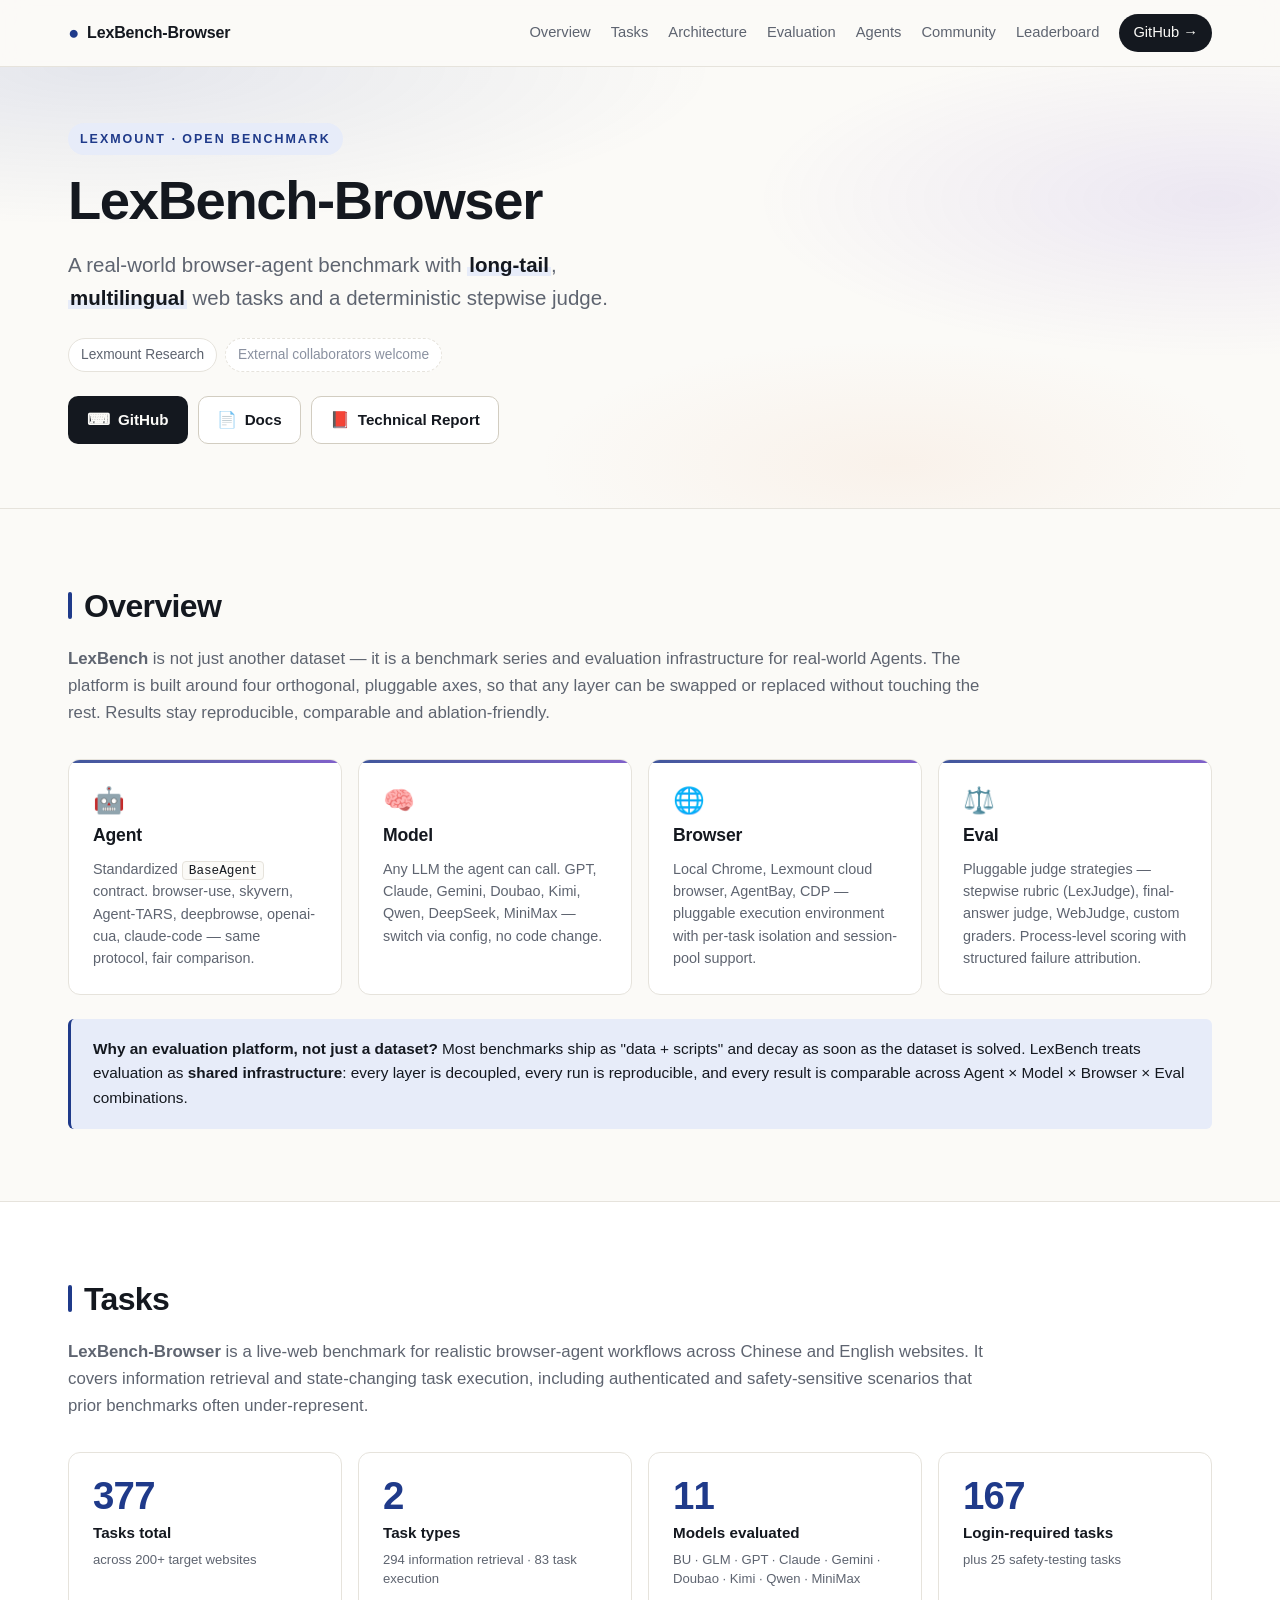
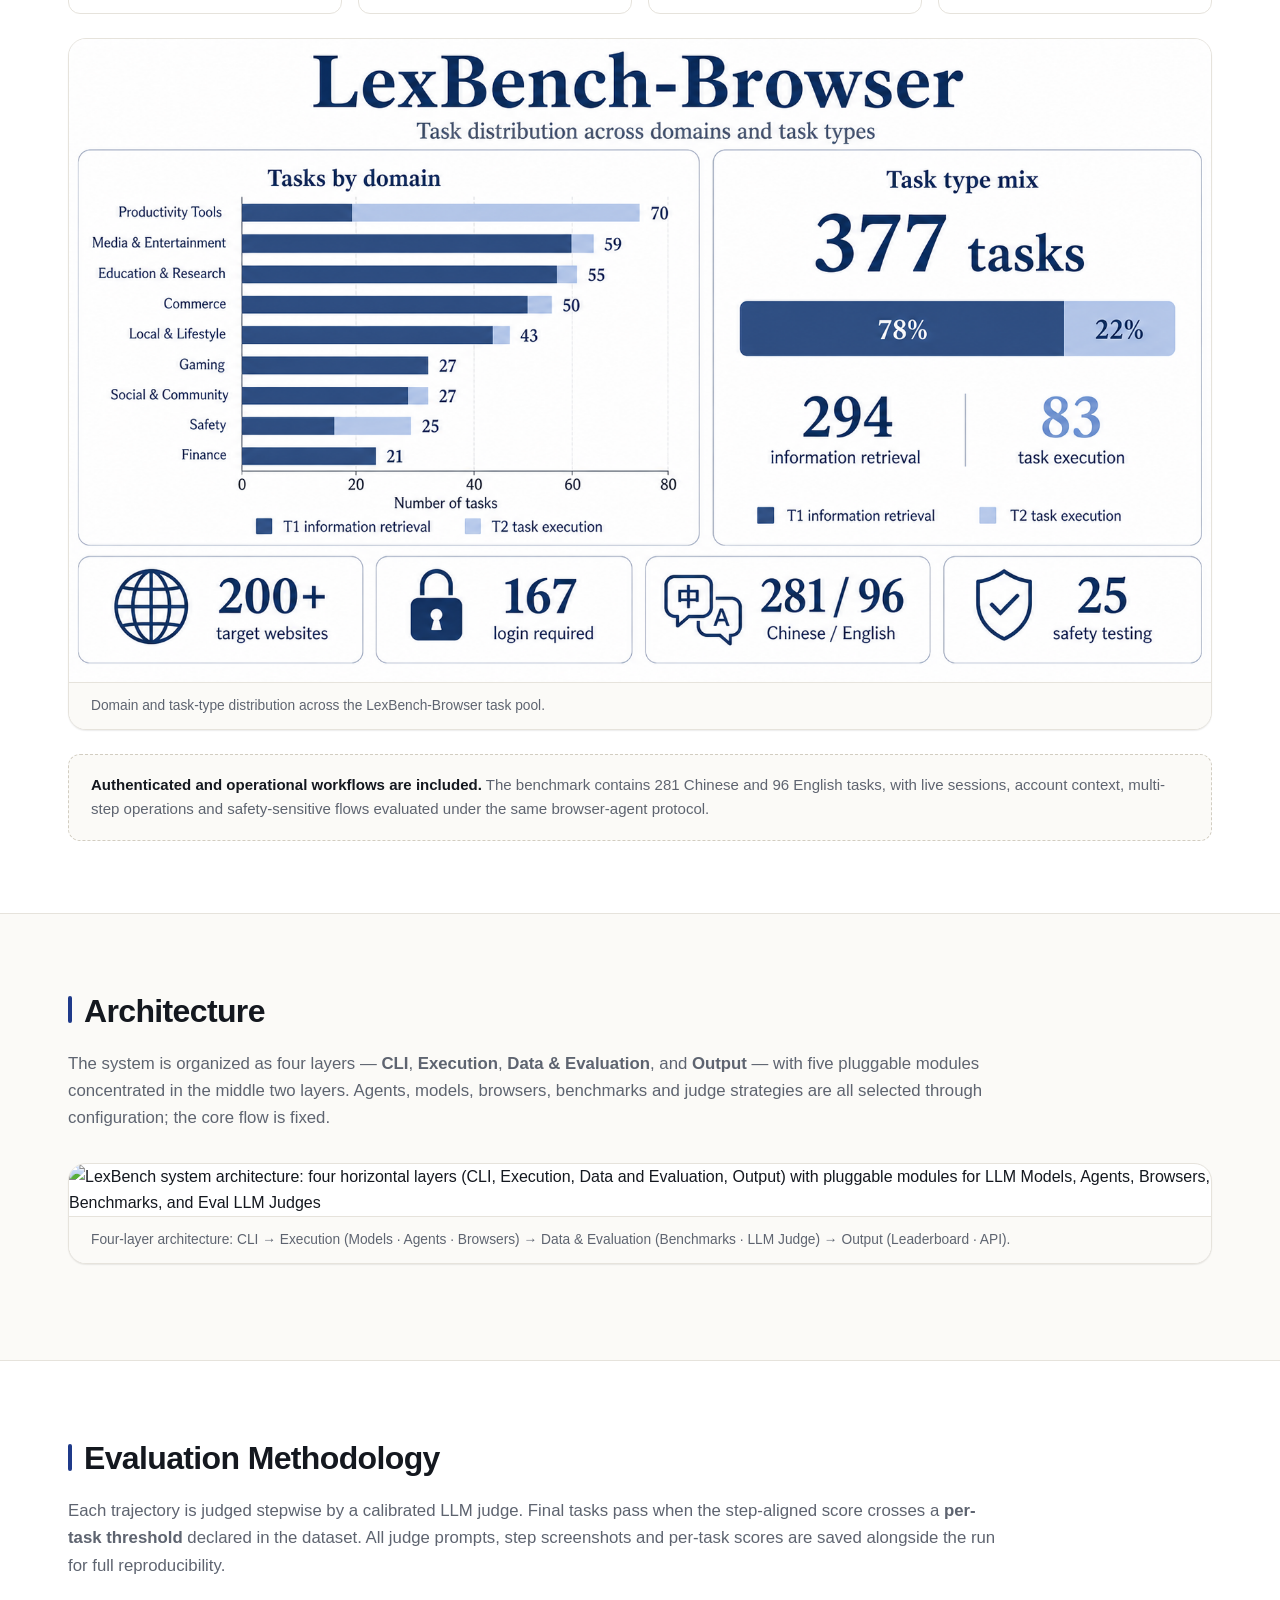
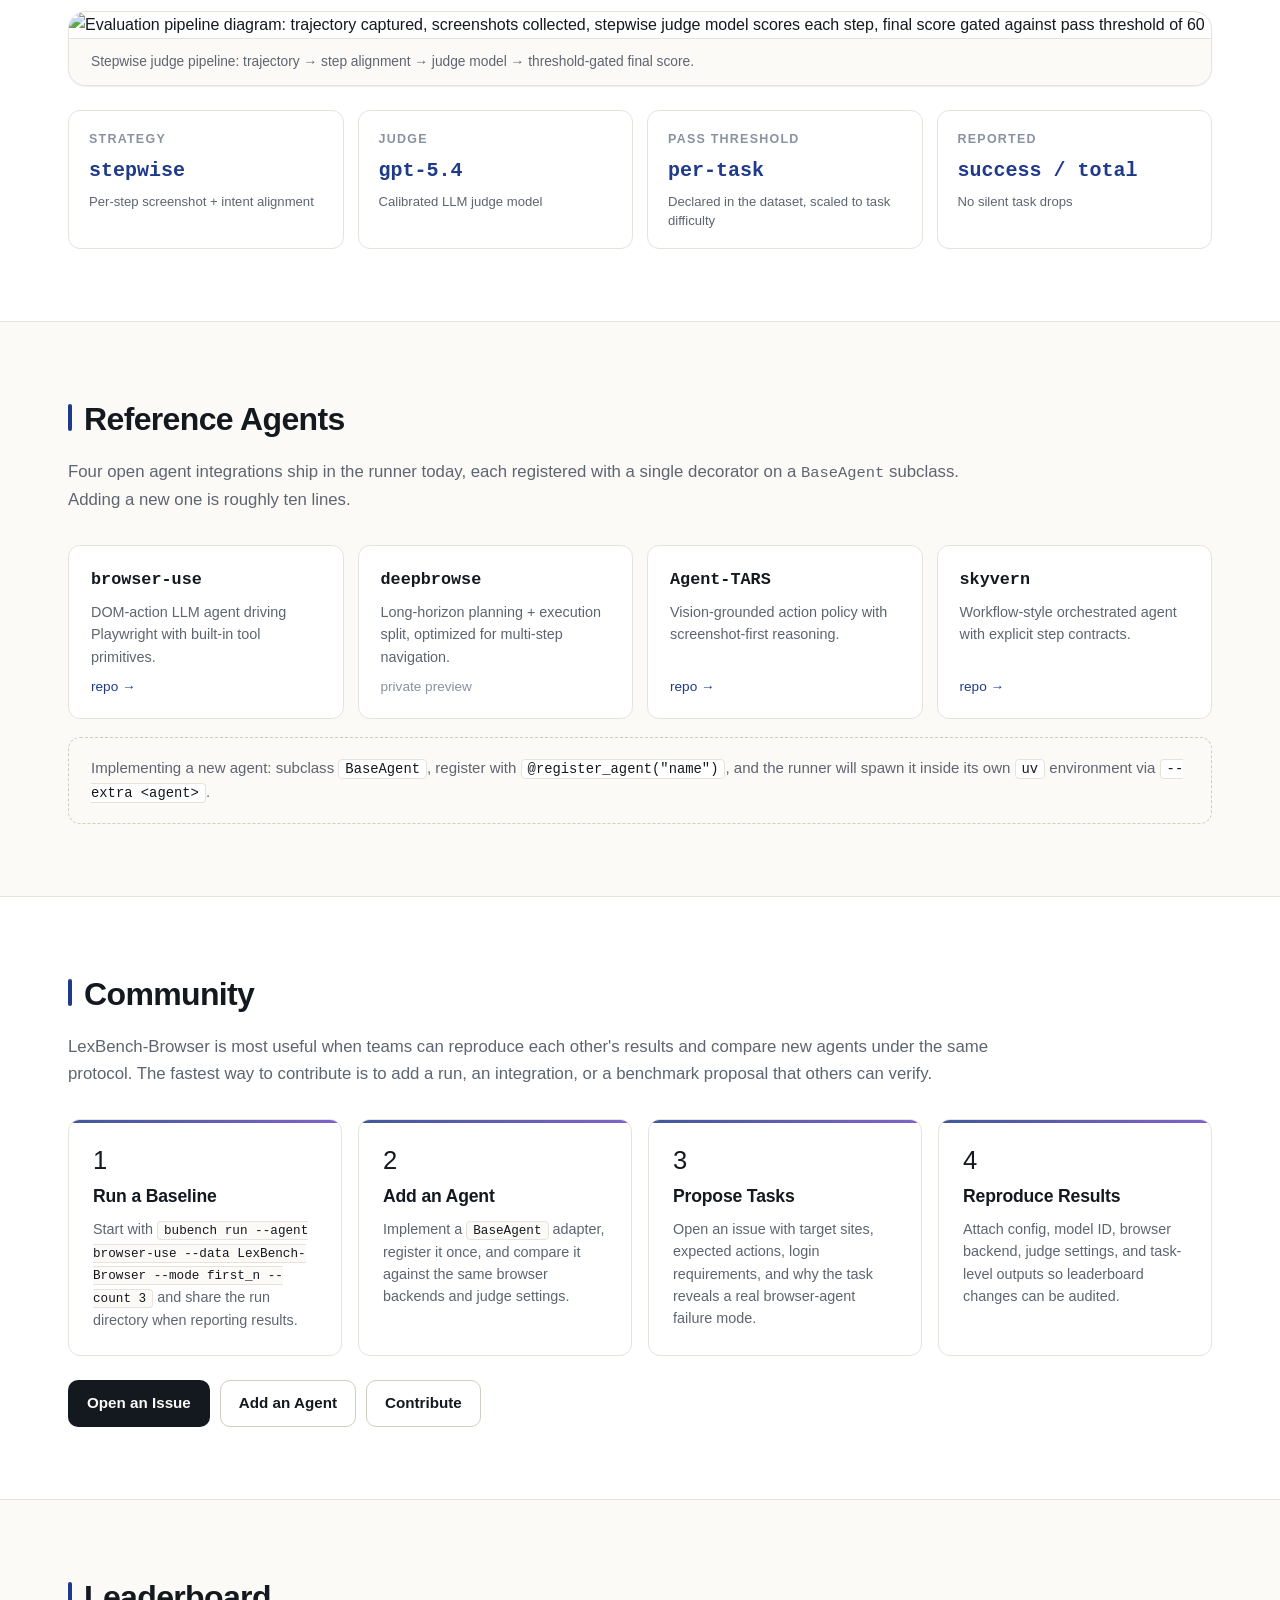
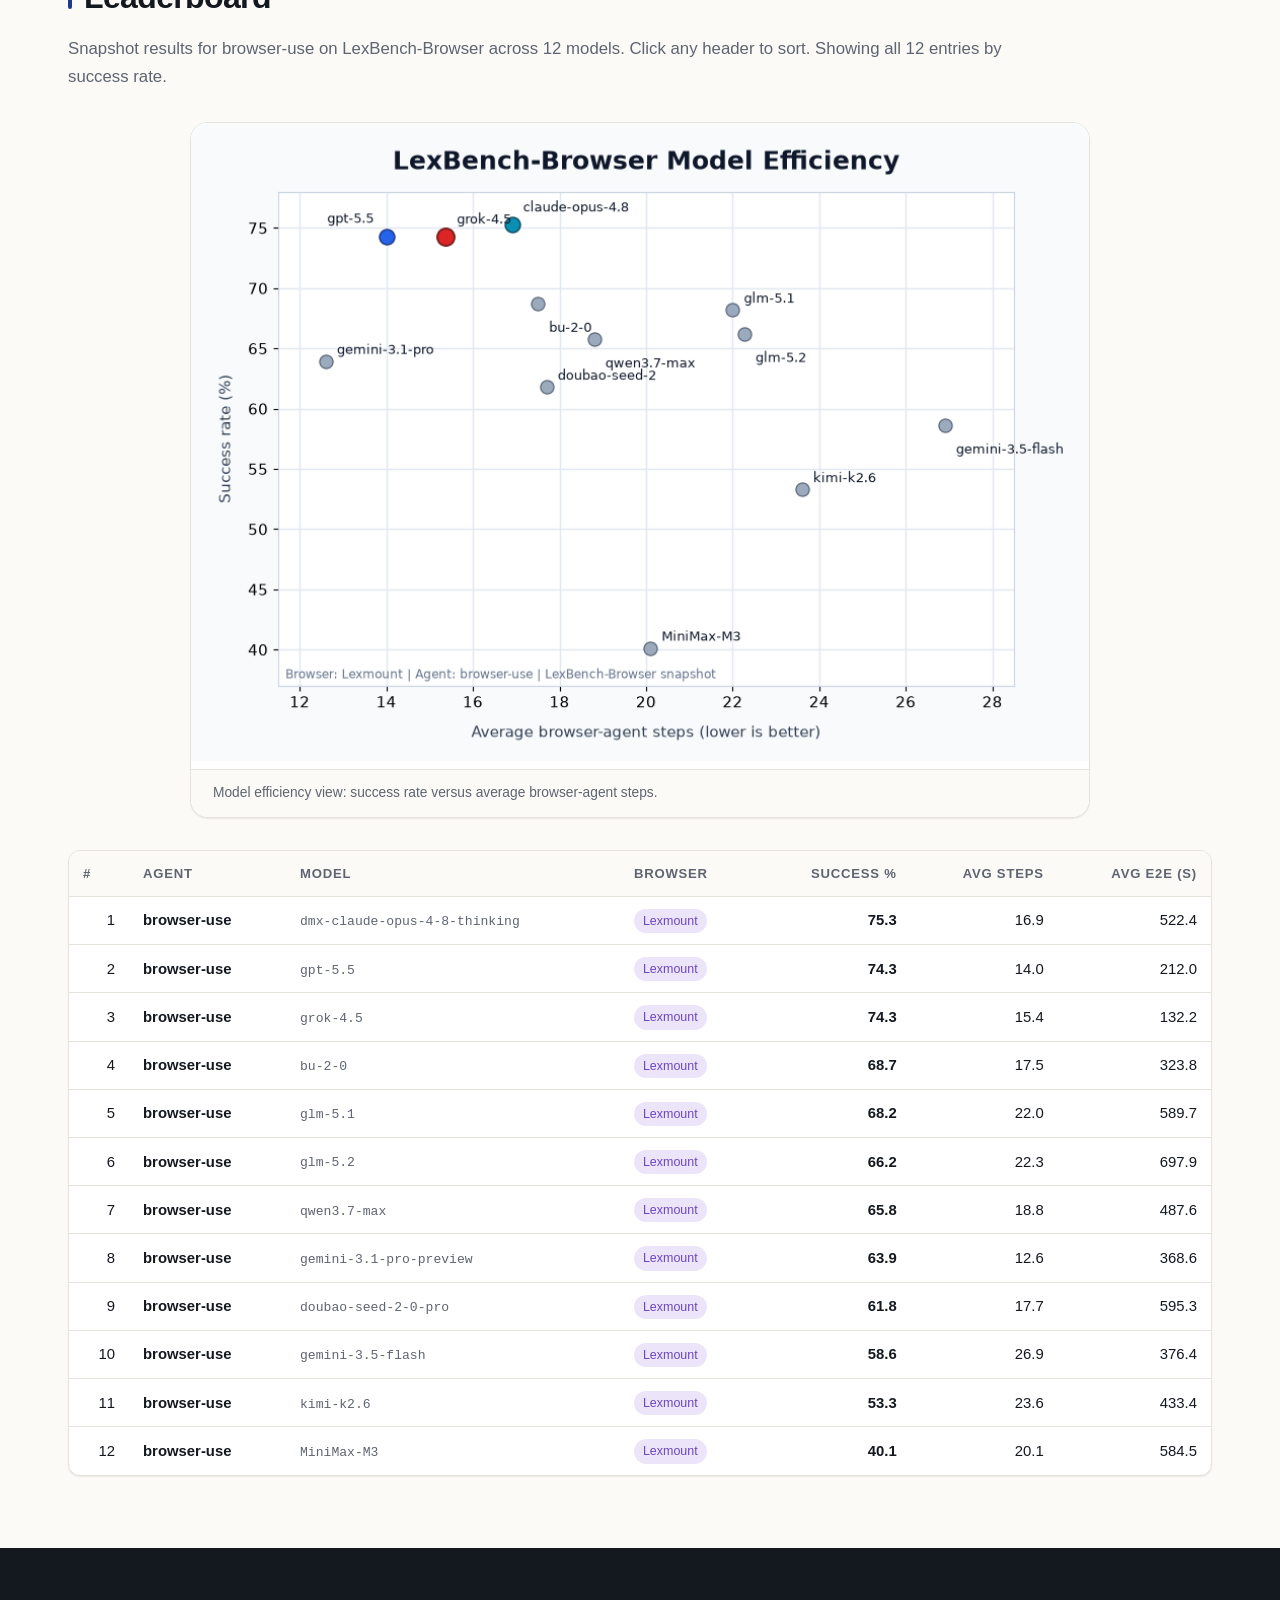
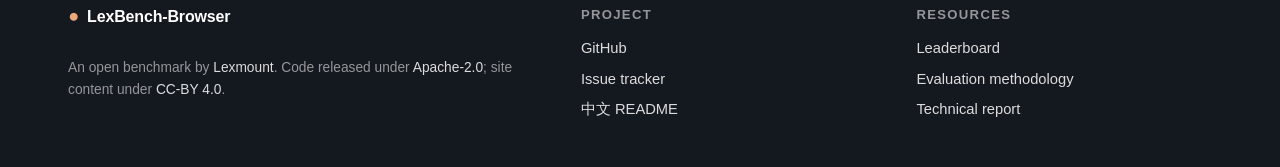
==== commit ad2e1b8d: "Update landing leaderboard with grok-4.5 results" ====
--- a/landing/index.html
+++ b/landing/index.html
@@ -332,8 +332,8 @@
   <div class="container">
     <h2 class="section-title">Leaderboard</h2>
     <p class="section-lede">
-      Snapshot results for browser-use on LexBench-Browser across 11 models. Click any header to
-      sort. Showing all 11 entries by success rate.
+      Snapshot results for browser-use on LexBench-Browser across 12 models. Click any header to
+      sort. Showing all 12 entries by success rate.
     </p>
     <figure class="wide-fig efficiency-fig">
       <div class="efficiency-pdf-frame">
@@ -375,8 +375,17 @@
             <td class="num">14.0</td>
             <td class="num">212.0</td>
           </tr>
-          <tr data-rank="3" data-agent="browser-use" data-model="bu-2-0" data-browser="Lexmount" data-success="68.7" data-steps="17.50" data-e2e="323.8">
+          <tr data-rank="3" data-agent="browser-use" data-model="grok-4.5" data-browser="Lexmount" data-success="74.3" data-steps="15.37" data-e2e="132.2">
             <td class="num">3</td>
+            <td><span class="cell-strong">browser-use</span></td>
+            <td><code class="cell-mono">grok-4.5</code></td>
+            <td><span class="browser-pill">Lexmount</span></td>
+            <td class="num"><strong>74.3</strong></td>
+            <td class="num">15.4</td>
+            <td class="num">132.2</td>
+          </tr>
+          <tr data-rank="4" data-agent="browser-use" data-model="bu-2-0" data-browser="Lexmount" data-success="68.7" data-steps="17.50" data-e2e="323.8">
+            <td class="num">4</td>
             <td><span class="cell-strong">browser-use</span></td>
             <td><code class="cell-mono">bu-2-0</code></td>
             <td><span class="browser-pill">Lexmount</span></td>
@@ -384,8 +393,8 @@
             <td class="num">17.5</td>
             <td class="num">323.8</td>
           </tr>
-          <tr data-rank="4" data-agent="browser-use" data-model="glm-5.1" data-browser="Lexmount" data-success="68.2" data-steps="22.00" data-e2e="589.7">
-            <td class="num">4</td>
+          <tr data-rank="5" data-agent="browser-use" data-model="glm-5.1" data-browser="Lexmount" data-success="68.2" data-steps="22.00" data-e2e="589.7">
+            <td class="num">5</td>
             <td><span class="cell-strong">browser-use</span></td>
             <td><code class="cell-mono">glm-5.1</code></td>
             <td><span class="browser-pill">Lexmount</span></td>
@@ -393,8 +402,8 @@
             <td class="num">22.0</td>
             <td class="num">589.7</td>
           </tr>
-          <tr data-rank="5" data-agent="browser-use" data-model="glm-5.2" data-browser="Lexmount" data-success="66.2" data-steps="22.27" data-e2e="697.9">
-            <td class="num">5</td>
+          <tr data-rank="6" data-agent="browser-use" data-model="glm-5.2" data-browser="Lexmount" data-success="66.2" data-steps="22.27" data-e2e="697.9">
+            <td class="num">6</td>
             <td><span class="cell-strong">browser-use</span></td>
             <td><code class="cell-mono">glm-5.2</code></td>
             <td><span class="browser-pill">Lexmount</span></td>
@@ -402,8 +411,8 @@
             <td class="num">22.3</td>
             <td class="num">697.9</td>
           </tr>
-          <tr data-rank="6" data-agent="browser-use" data-model="qwen3.7-max" data-browser="Lexmount" data-success="65.8" data-steps="18.80" data-e2e="487.6">
-            <td class="num">6</td>
+          <tr data-rank="7" data-agent="browser-use" data-model="qwen3.7-max" data-browser="Lexmount" data-success="65.8" data-steps="18.80" data-e2e="487.6">
+            <td class="num">7</td>
             <td><span class="cell-strong">browser-use</span></td>
             <td><code class="cell-mono">qwen3.7-max</code></td>
             <td><span class="browser-pill">Lexmount</span></td>
@@ -411,8 +420,8 @@
             <td class="num">18.8</td>
             <td class="num">487.6</td>
           </tr>
-          <tr data-rank="7" data-agent="browser-use" data-model="gemini-3.1-pro-preview" data-browser="Lexmount" data-success="63.9" data-steps="12.60" data-e2e="368.6">
-            <td class="num">7</td>
+          <tr data-rank="8" data-agent="browser-use" data-model="gemini-3.1-pro-preview" data-browser="Lexmount" data-success="63.9" data-steps="12.60" data-e2e="368.6">
+            <td class="num">8</td>
             <td><span class="cell-strong">browser-use</span></td>
             <td><code class="cell-mono">gemini-3.1-pro-preview</code></td>
             <td><span class="browser-pill">Lexmount</span></td>
@@ -420,8 +429,8 @@
             <td class="num">12.6</td>
             <td class="num">368.6</td>
           </tr>
-          <tr data-rank="8" data-agent="browser-use" data-model="doubao-seed-2-0-pro" data-browser="Lexmount" data-success="61.8" data-steps="17.70" data-e2e="595.3">
-            <td class="num">8</td>
+          <tr data-rank="9" data-agent="browser-use" data-model="doubao-seed-2-0-pro" data-browser="Lexmount" data-success="61.8" data-steps="17.70" data-e2e="595.3">
+            <td class="num">9</td>
             <td><span class="cell-strong">browser-use</span></td>
             <td><code class="cell-mono">doubao-seed-2-0-pro</code></td>
             <td><span class="browser-pill">Lexmount</span></td>
@@ -429,8 +438,8 @@
             <td class="num">17.7</td>
             <td class="num">595.3</td>
           </tr>
-          <tr data-rank="9" data-agent="browser-use" data-model="gemini-3.5-flash" data-browser="Lexmount" data-success="58.6" data-steps="26.90" data-e2e="376.4">
-            <td class="num">9</td>
+          <tr data-rank="10" data-agent="browser-use" data-model="gemini-3.5-flash" data-browser="Lexmount" data-success="58.6" data-steps="26.90" data-e2e="376.4">
+            <td class="num">10</td>
             <td><span class="cell-strong">browser-use</span></td>
             <td><code class="cell-mono">gemini-3.5-flash</code></td>
             <td><span class="browser-pill">Lexmount</span></td>
@@ -438,8 +447,8 @@
             <td class="num">26.9</td>
             <td class="num">376.4</td>
           </tr>
-          <tr data-rank="10" data-agent="browser-use" data-model="kimi-k2.6" data-browser="Lexmount" data-success="53.3" data-steps="23.60" data-e2e="433.4">
-            <td class="num">10</td>
+          <tr data-rank="11" data-agent="browser-use" data-model="kimi-k2.6" data-browser="Lexmount" data-success="53.3" data-steps="23.60" data-e2e="433.4">
+            <td class="num">11</td>
             <td><span class="cell-strong">browser-use</span></td>
             <td><code class="cell-mono">kimi-k2.6</code></td>
             <td><span class="browser-pill">Lexmount</span></td>
@@ -447,8 +456,8 @@
             <td class="num">23.6</td>
             <td class="num">433.4</td>
           </tr>
-          <tr data-rank="11" data-agent="browser-use" data-model="MiniMax-M3" data-browser="Lexmount" data-success="40.1" data-steps="20.10" data-e2e="584.5">
-            <td class="num">11</td>
+          <tr data-rank="12" data-agent="browser-use" data-model="MiniMax-M3" data-browser="Lexmount" data-success="40.1" data-steps="20.10" data-e2e="584.5">
+            <td class="num">12</td>
             <td><span class="cell-strong">browser-use</span></td>
             <td><code class="cell-mono">MiniMax-M3</code></td>
             <td><span class="browser-pill">Lexmount</span></td>
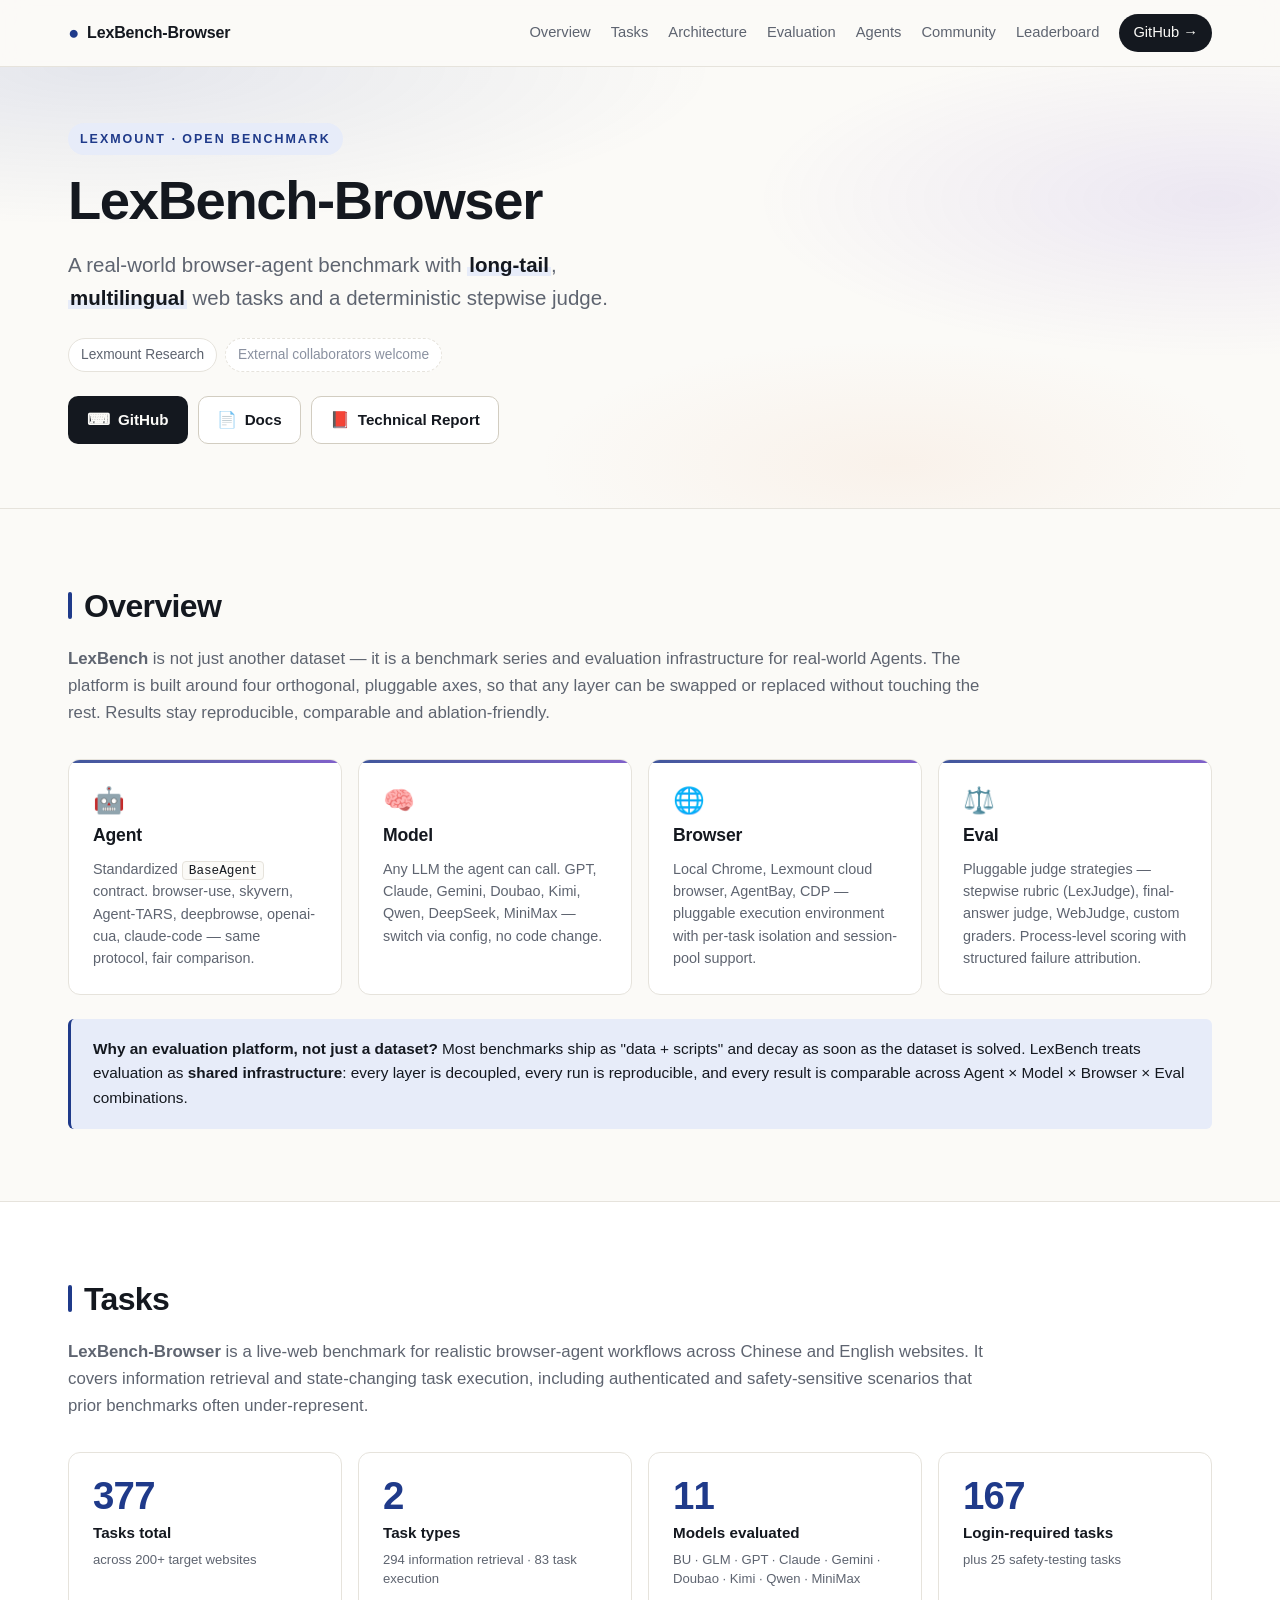
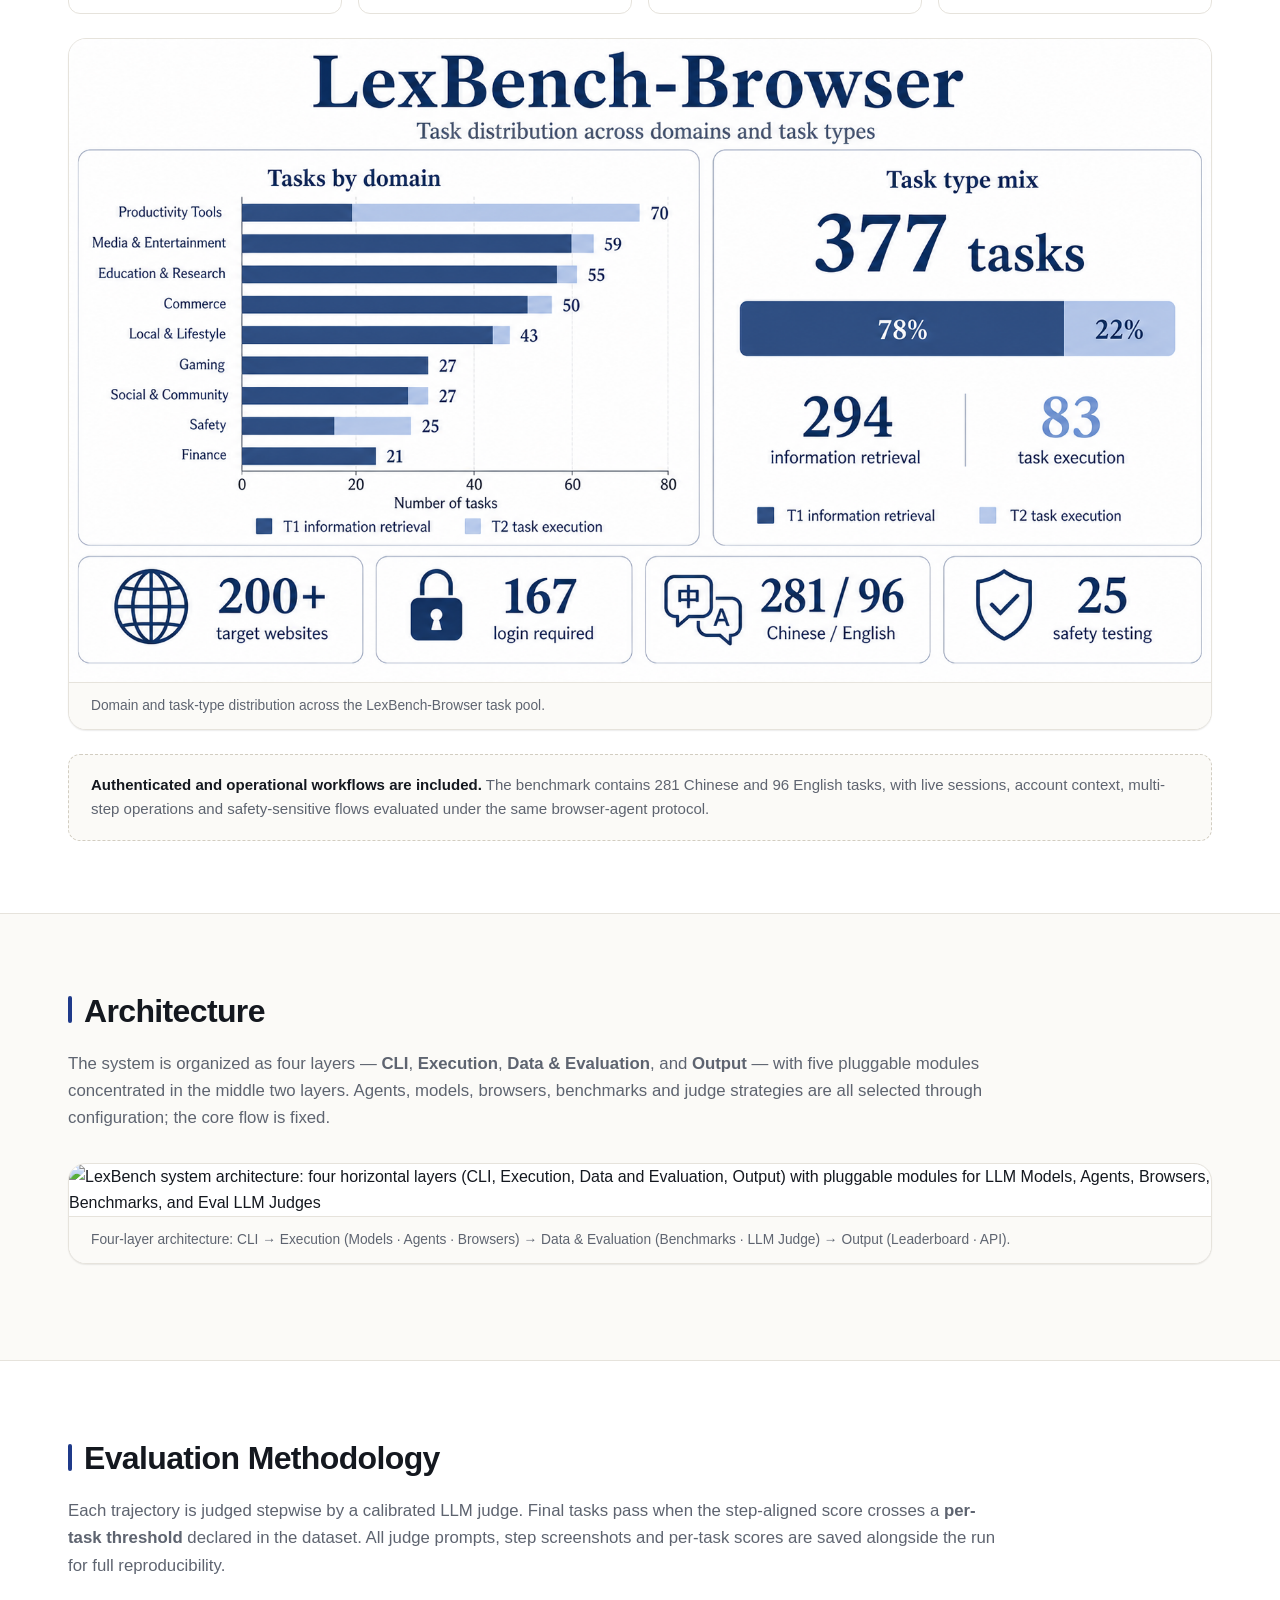
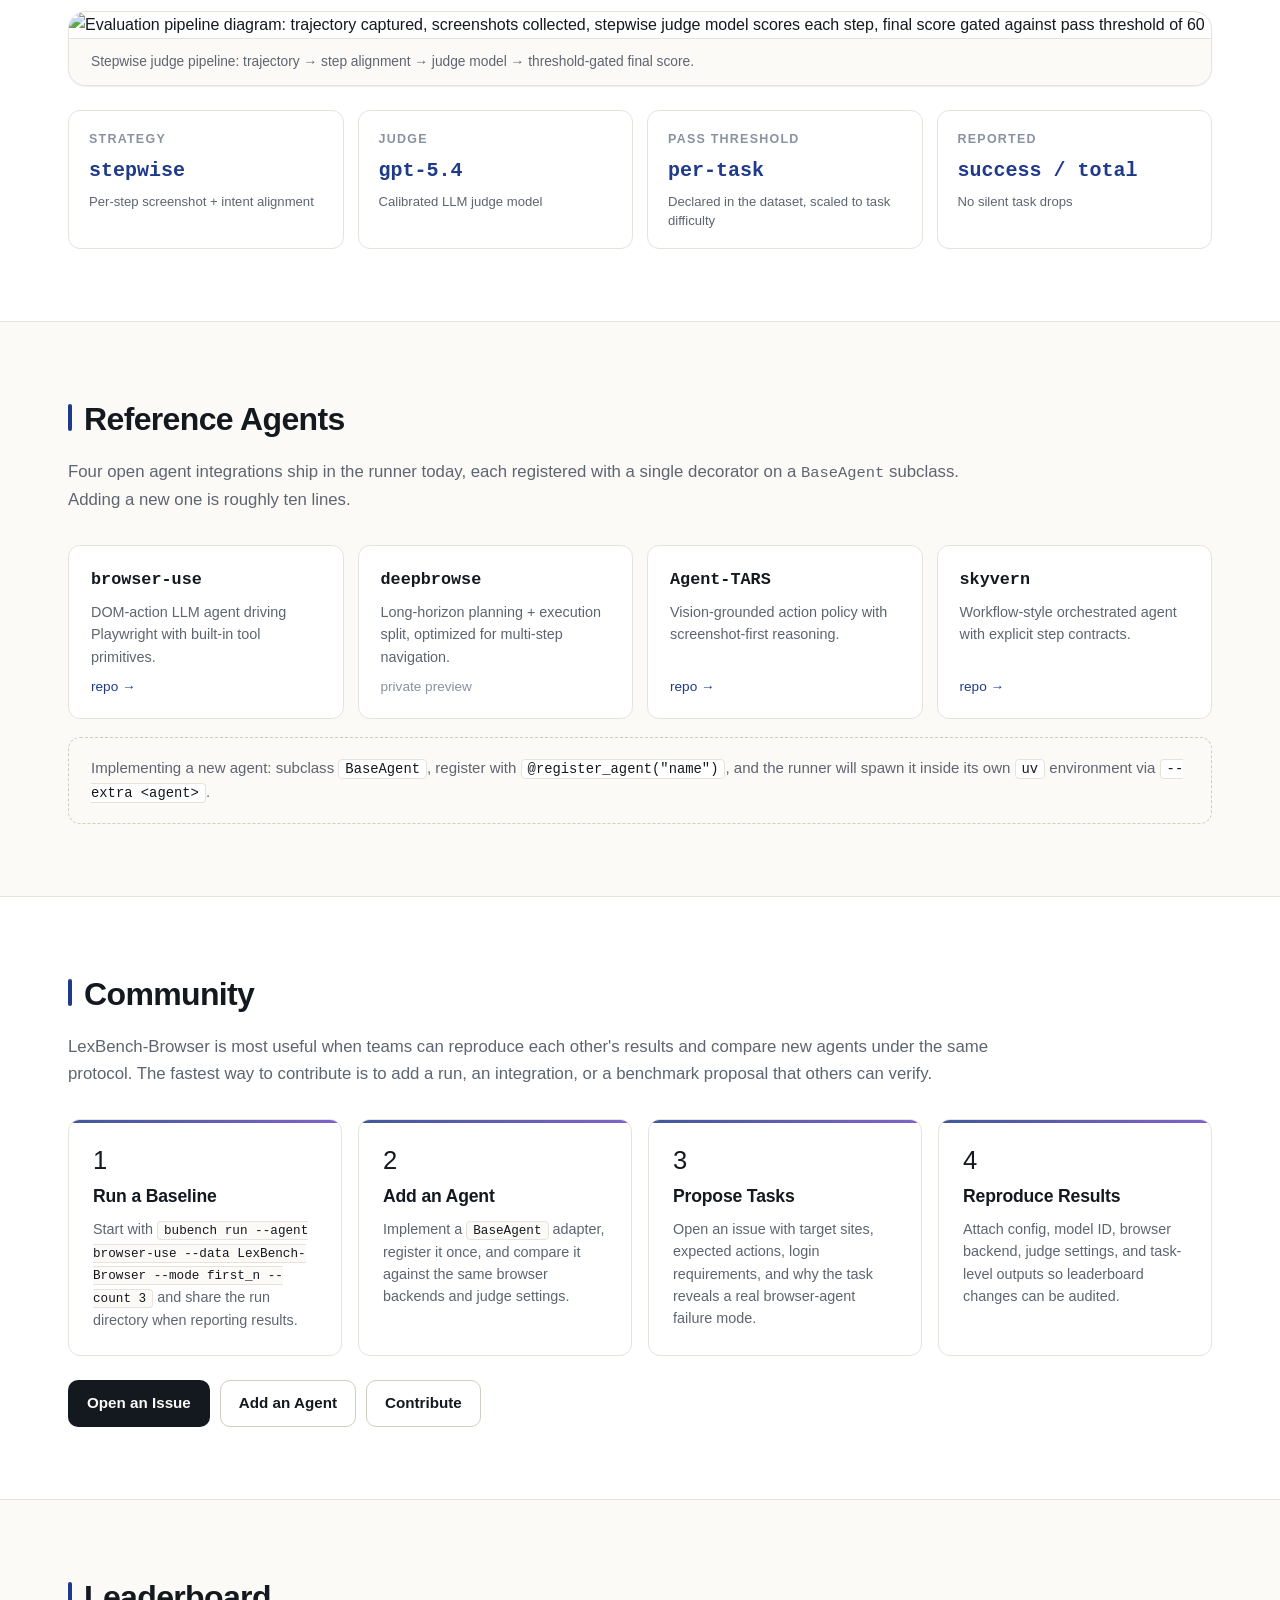
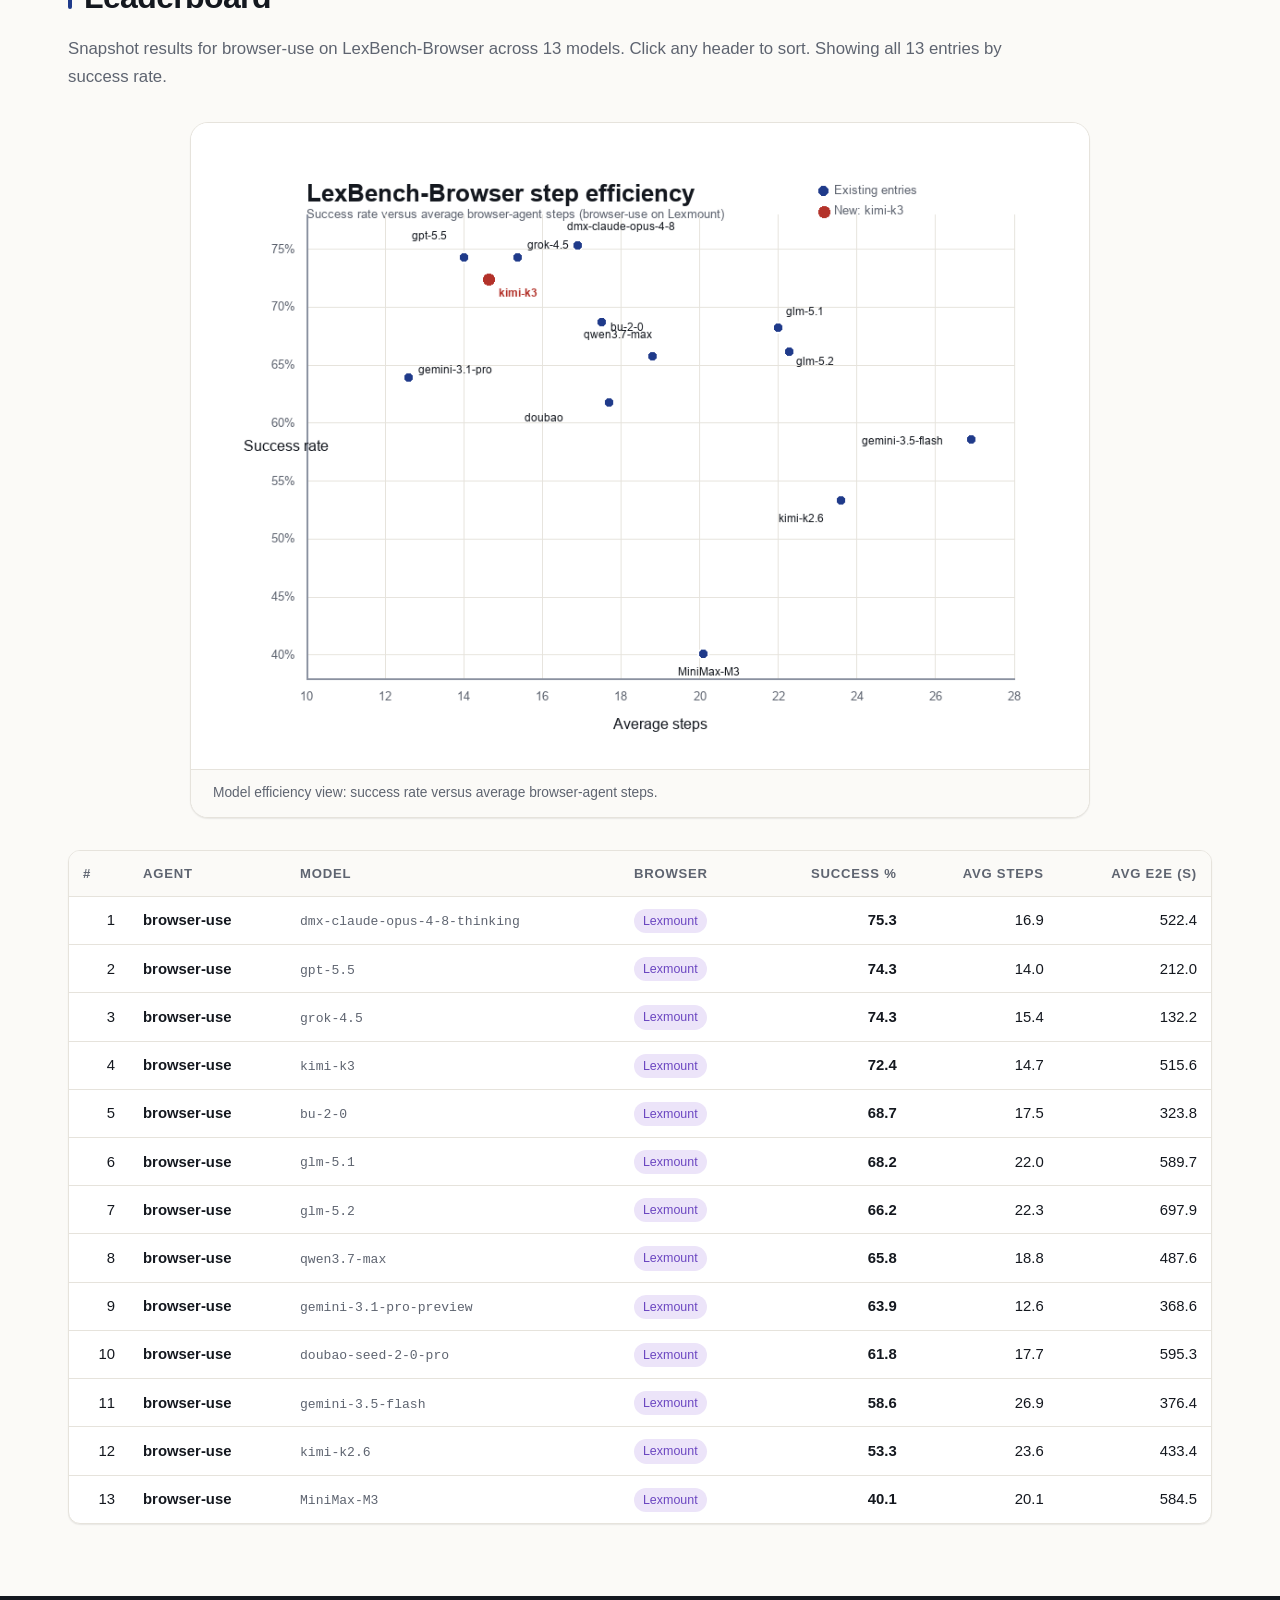
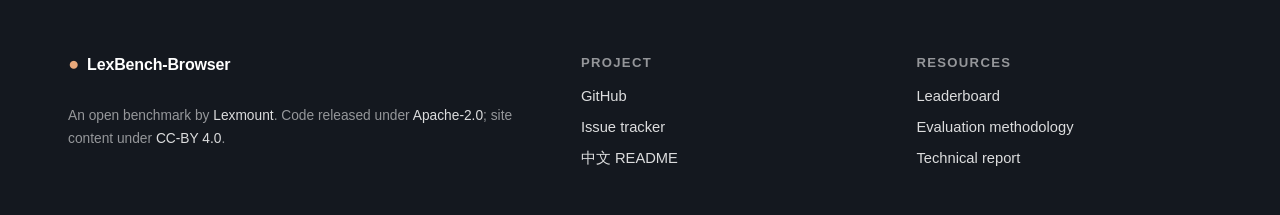
==== commit f957f8e9: "Update kimi-k3 leaderboard result" ====
--- a/landing/index.html
+++ b/landing/index.html
@@ -332,14 +332,12 @@
   <div class="container">
     <h2 class="section-title">Leaderboard</h2>
     <p class="section-lede">
-      Snapshot results for browser-use on LexBench-Browser across 12 models. Click any header to
-      sort. Showing all 12 entries by success rate.
+      Snapshot results for browser-use on LexBench-Browser across 13 models. Click any header to
+      sort. Showing all 13 entries by success rate.
     </p>
     <figure class="wide-fig efficiency-fig">
       <div class="efficiency-pdf-frame">
-        <object class="efficiency-pdf" data="assets/img/steps-success-tradeoff.pdf#toolbar=0&amp;navpanes=0&amp;scrollbar=0&amp;view=Fit" type="application/pdf" aria-label="Step-efficiency scatter plot comparing model success rate and average steps">
-          <img src="assets/img/steps-success-tradeoff.png" alt="Step-efficiency scatter plot comparing model success rate and average steps" loading="lazy">
-        </object>
+        <img src="assets/img/steps-success-tradeoff.png" alt="Step-efficiency scatter plot comparing model success rate and average steps" loading="lazy">
       </div>
       <figcaption>Model efficiency view: success rate versus average browser-agent steps.</figcaption>
     </figure>
@@ -384,8 +382,17 @@
             <td class="num">15.4</td>
             <td class="num">132.2</td>
           </tr>
-          <tr data-rank="4" data-agent="browser-use" data-model="bu-2-0" data-browser="Lexmount" data-success="68.7" data-steps="17.50" data-e2e="323.8">
+          <tr data-rank="4" data-agent="browser-use" data-model="kimi-k3" data-browser="Lexmount" data-success="72.4" data-steps="14.65" data-e2e="515.6">
             <td class="num">4</td>
+            <td><span class="cell-strong">browser-use</span></td>
+            <td><code class="cell-mono">kimi-k3</code></td>
+            <td><span class="browser-pill">Lexmount</span></td>
+            <td class="num"><strong>72.4</strong></td>
+            <td class="num">14.7</td>
+            <td class="num">515.6</td>
+          </tr>
+          <tr data-rank="5" data-agent="browser-use" data-model="bu-2-0" data-browser="Lexmount" data-success="68.7" data-steps="17.50" data-e2e="323.8">
+            <td class="num">5</td>
             <td><span class="cell-strong">browser-use</span></td>
             <td><code class="cell-mono">bu-2-0</code></td>
             <td><span class="browser-pill">Lexmount</span></td>
@@ -393,8 +400,8 @@
             <td class="num">17.5</td>
             <td class="num">323.8</td>
           </tr>
-          <tr data-rank="5" data-agent="browser-use" data-model="glm-5.1" data-browser="Lexmount" data-success="68.2" data-steps="22.00" data-e2e="589.7">
-            <td class="num">5</td>
+          <tr data-rank="6" data-agent="browser-use" data-model="glm-5.1" data-browser="Lexmount" data-success="68.2" data-steps="22.00" data-e2e="589.7">
+            <td class="num">6</td>
             <td><span class="cell-strong">browser-use</span></td>
             <td><code class="cell-mono">glm-5.1</code></td>
             <td><span class="browser-pill">Lexmount</span></td>
@@ -402,8 +409,8 @@
             <td class="num">22.0</td>
             <td class="num">589.7</td>
           </tr>
-          <tr data-rank="6" data-agent="browser-use" data-model="glm-5.2" data-browser="Lexmount" data-success="66.2" data-steps="22.27" data-e2e="697.9">
-            <td class="num">6</td>
+          <tr data-rank="7" data-agent="browser-use" data-model="glm-5.2" data-browser="Lexmount" data-success="66.2" data-steps="22.27" data-e2e="697.9">
+            <td class="num">7</td>
             <td><span class="cell-strong">browser-use</span></td>
             <td><code class="cell-mono">glm-5.2</code></td>
             <td><span class="browser-pill">Lexmount</span></td>
@@ -411,8 +418,8 @@
             <td class="num">22.3</td>
             <td class="num">697.9</td>
           </tr>
-          <tr data-rank="7" data-agent="browser-use" data-model="qwen3.7-max" data-browser="Lexmount" data-success="65.8" data-steps="18.80" data-e2e="487.6">
-            <td class="num">7</td>
+          <tr data-rank="8" data-agent="browser-use" data-model="qwen3.7-max" data-browser="Lexmount" data-success="65.8" data-steps="18.80" data-e2e="487.6">
+            <td class="num">8</td>
             <td><span class="cell-strong">browser-use</span></td>
             <td><code class="cell-mono">qwen3.7-max</code></td>
             <td><span class="browser-pill">Lexmount</span></td>
@@ -420,8 +427,8 @@
             <td class="num">18.8</td>
             <td class="num">487.6</td>
           </tr>
-          <tr data-rank="8" data-agent="browser-use" data-model="gemini-3.1-pro-preview" data-browser="Lexmount" data-success="63.9" data-steps="12.60" data-e2e="368.6">
-            <td class="num">8</td>
+          <tr data-rank="9" data-agent="browser-use" data-model="gemini-3.1-pro-preview" data-browser="Lexmount" data-success="63.9" data-steps="12.60" data-e2e="368.6">
+            <td class="num">9</td>
             <td><span class="cell-strong">browser-use</span></td>
             <td><code class="cell-mono">gemini-3.1-pro-preview</code></td>
             <td><span class="browser-pill">Lexmount</span></td>
@@ -429,8 +436,8 @@
             <td class="num">12.6</td>
             <td class="num">368.6</td>
           </tr>
-          <tr data-rank="9" data-agent="browser-use" data-model="doubao-seed-2-0-pro" data-browser="Lexmount" data-success="61.8" data-steps="17.70" data-e2e="595.3">
-            <td class="num">9</td>
+          <tr data-rank="10" data-agent="browser-use" data-model="doubao-seed-2-0-pro" data-browser="Lexmount" data-success="61.8" data-steps="17.70" data-e2e="595.3">
+            <td class="num">10</td>
             <td><span class="cell-strong">browser-use</span></td>
             <td><code class="cell-mono">doubao-seed-2-0-pro</code></td>
             <td><span class="browser-pill">Lexmount</span></td>
@@ -438,8 +445,8 @@
             <td class="num">17.7</td>
             <td class="num">595.3</td>
           </tr>
-          <tr data-rank="10" data-agent="browser-use" data-model="gemini-3.5-flash" data-browser="Lexmount" data-success="58.6" data-steps="26.90" data-e2e="376.4">
-            <td class="num">10</td>
+          <tr data-rank="11" data-agent="browser-use" data-model="gemini-3.5-flash" data-browser="Lexmount" data-success="58.6" data-steps="26.90" data-e2e="376.4">
+            <td class="num">11</td>
             <td><span class="cell-strong">browser-use</span></td>
             <td><code class="cell-mono">gemini-3.5-flash</code></td>
             <td><span class="browser-pill">Lexmount</span></td>
@@ -447,8 +454,8 @@
             <td class="num">26.9</td>
             <td class="num">376.4</td>
           </tr>
-          <tr data-rank="11" data-agent="browser-use" data-model="kimi-k2.6" data-browser="Lexmount" data-success="53.3" data-steps="23.60" data-e2e="433.4">
-            <td class="num">11</td>
+          <tr data-rank="12" data-agent="browser-use" data-model="kimi-k2.6" data-browser="Lexmount" data-success="53.3" data-steps="23.60" data-e2e="433.4">
+            <td class="num">12</td>
             <td><span class="cell-strong">browser-use</span></td>
             <td><code class="cell-mono">kimi-k2.6</code></td>
             <td><span class="browser-pill">Lexmount</span></td>
@@ -456,8 +463,8 @@
             <td class="num">23.6</td>
             <td class="num">433.4</td>
           </tr>
-          <tr data-rank="12" data-agent="browser-use" data-model="MiniMax-M3" data-browser="Lexmount" data-success="40.1" data-steps="20.10" data-e2e="584.5">
-            <td class="num">12</td>
+          <tr data-rank="13" data-agent="browser-use" data-model="MiniMax-M3" data-browser="Lexmount" data-success="40.1" data-steps="20.10" data-e2e="584.5">
+            <td class="num">13</td>
             <td><span class="cell-strong">browser-use</span></td>
             <td><code class="cell-mono">MiniMax-M3</code></td>
             <td><span class="browser-pill">Lexmount</span></td>
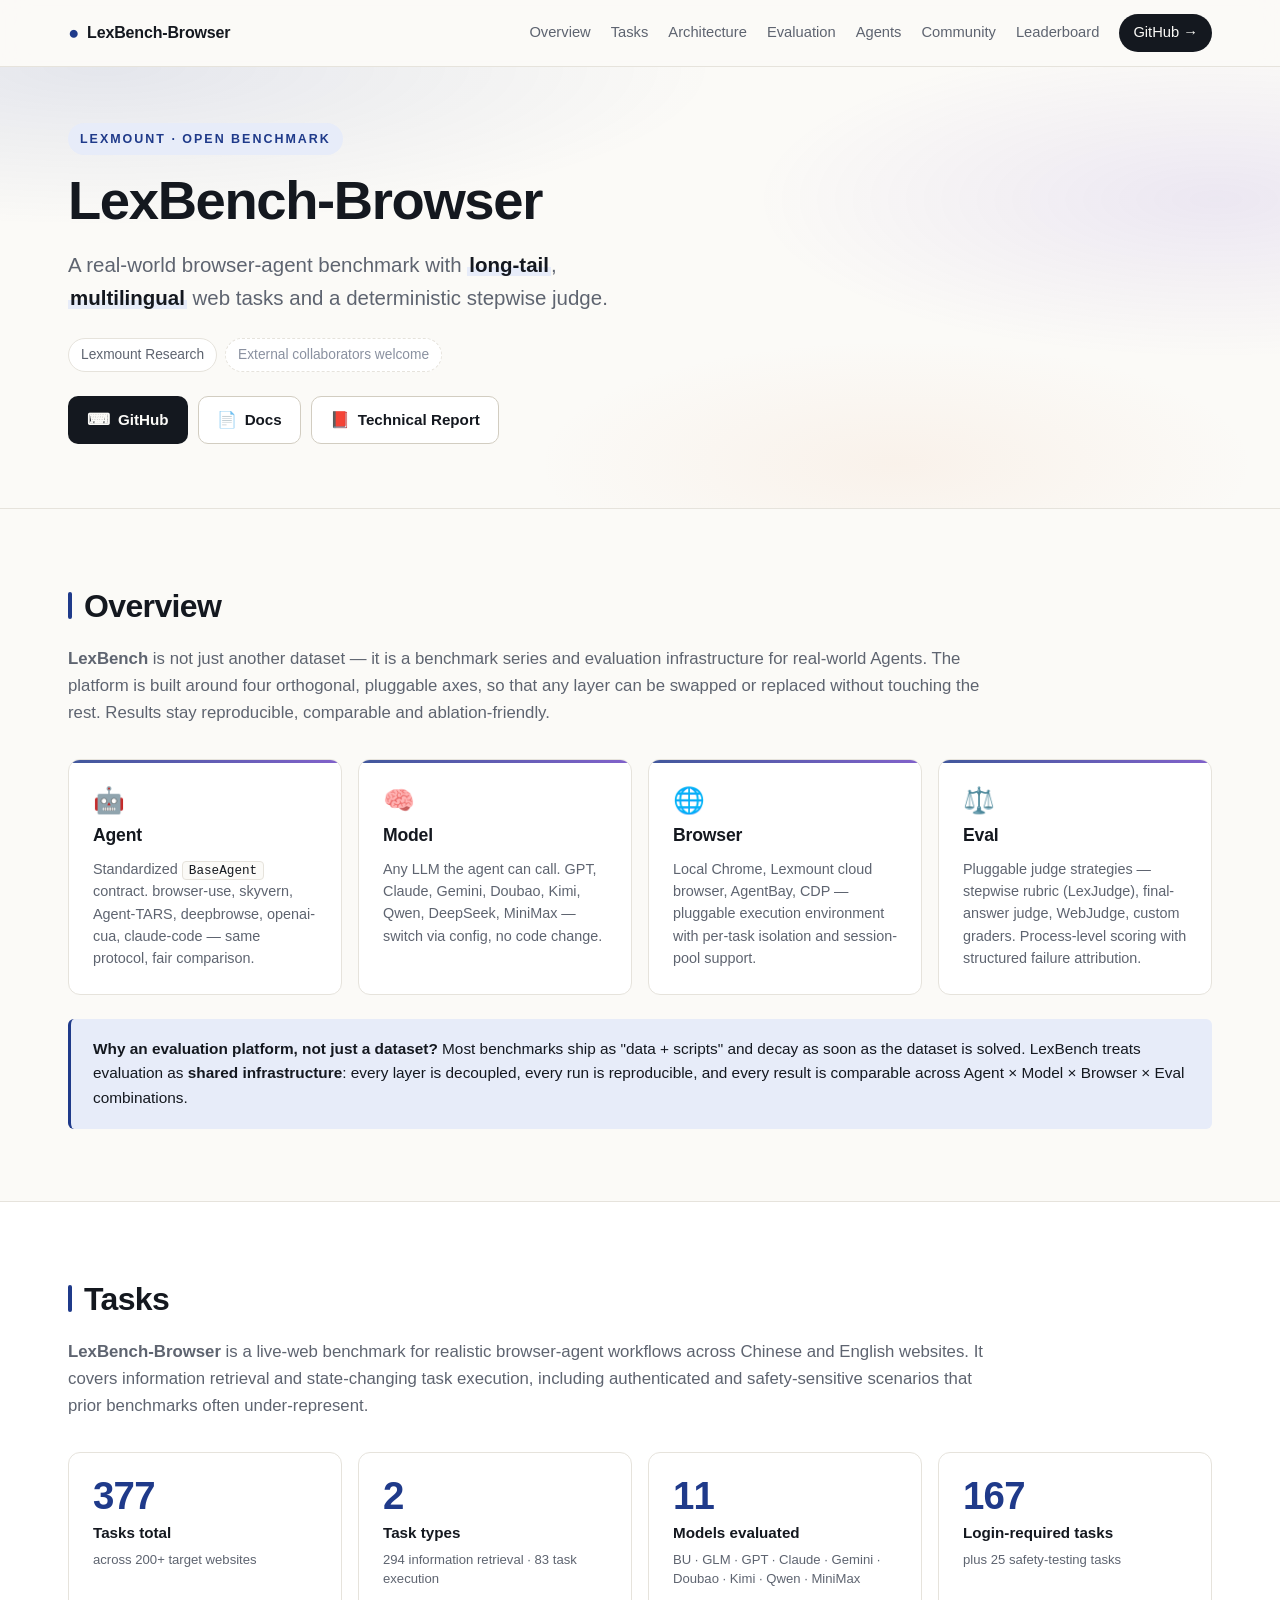
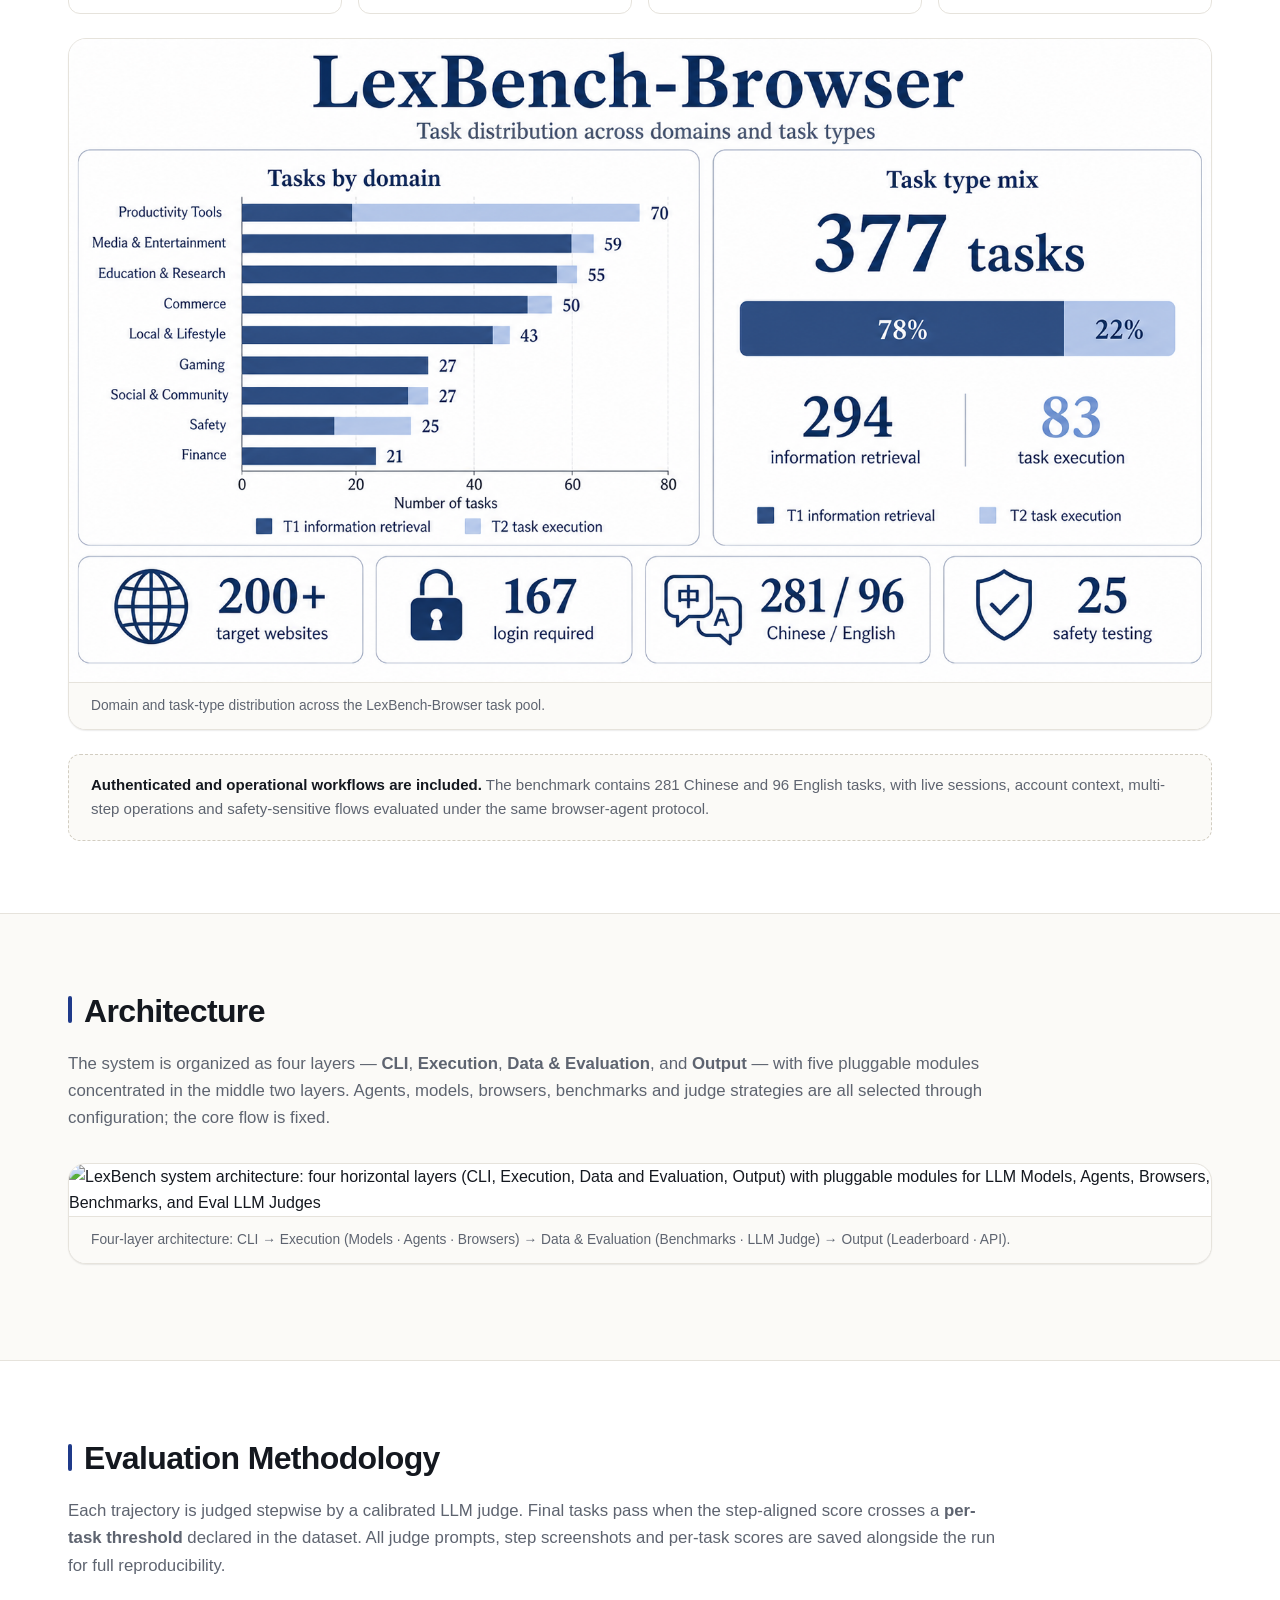
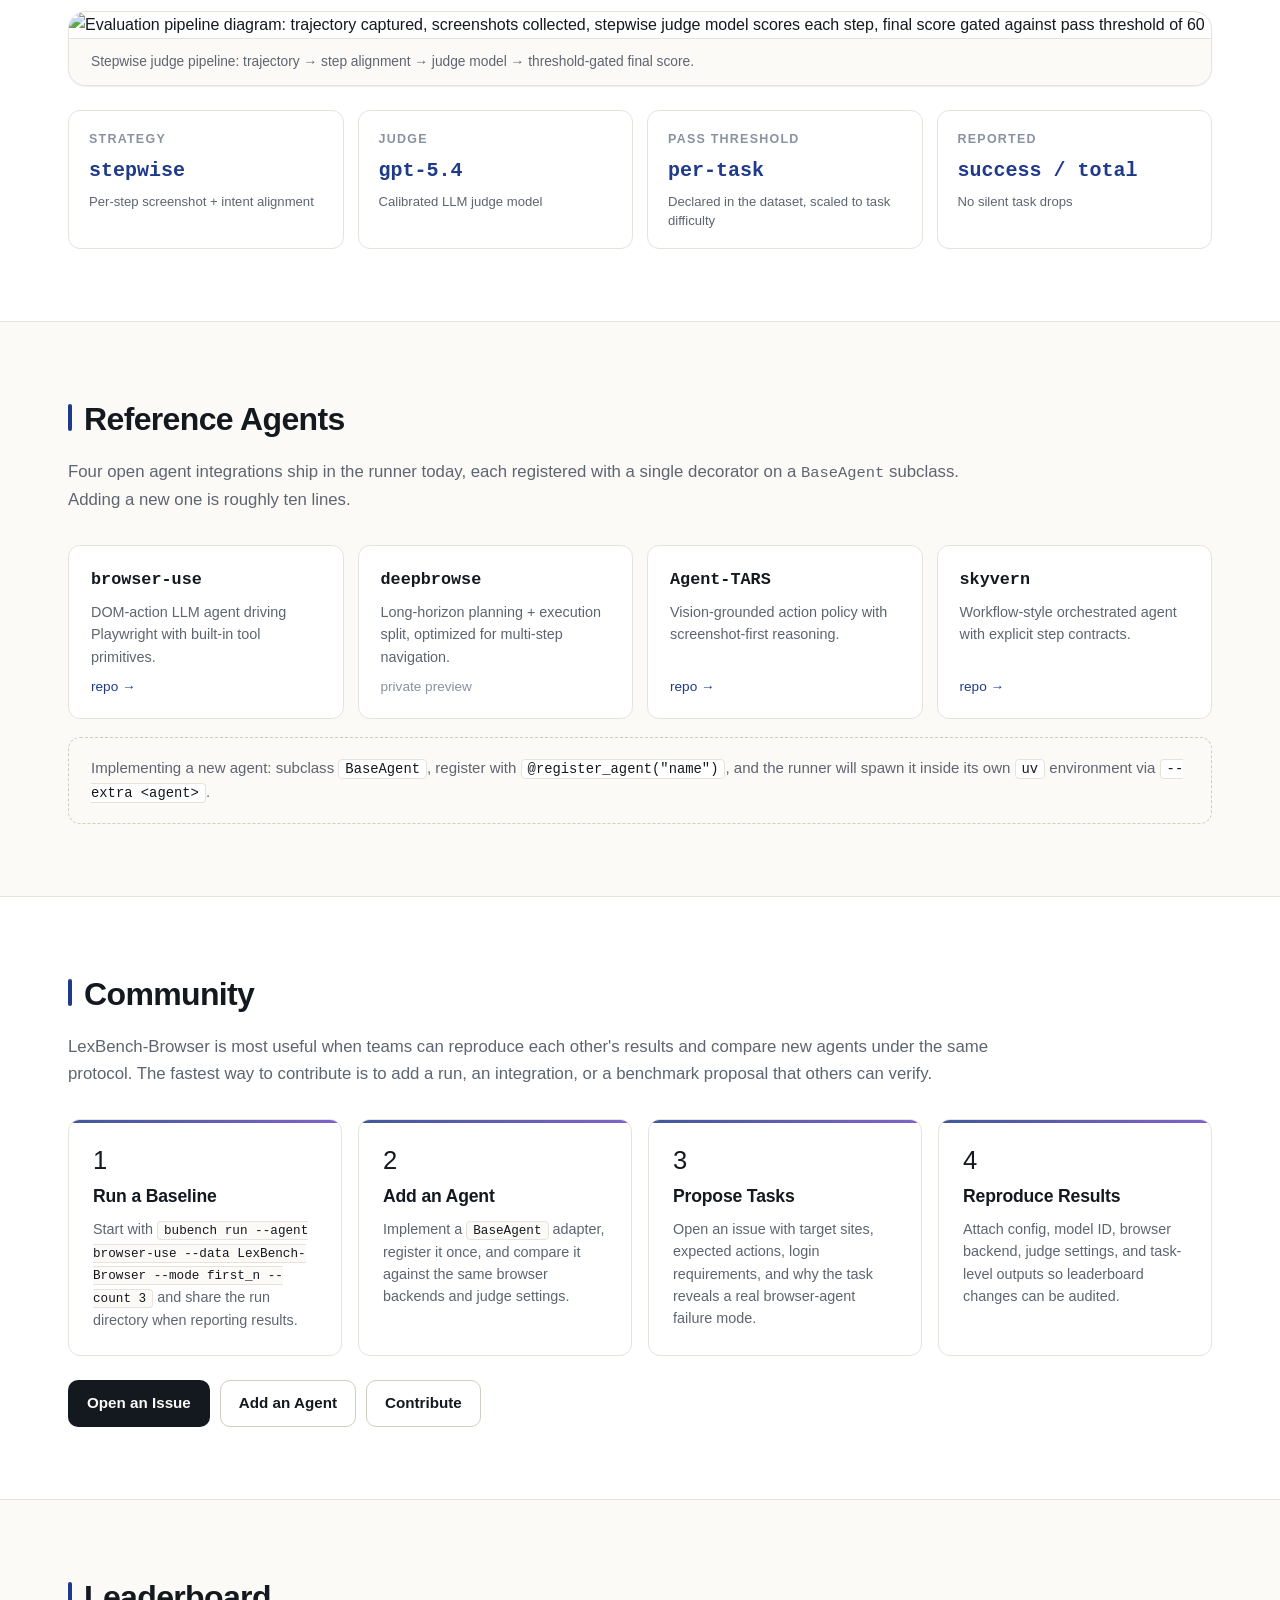
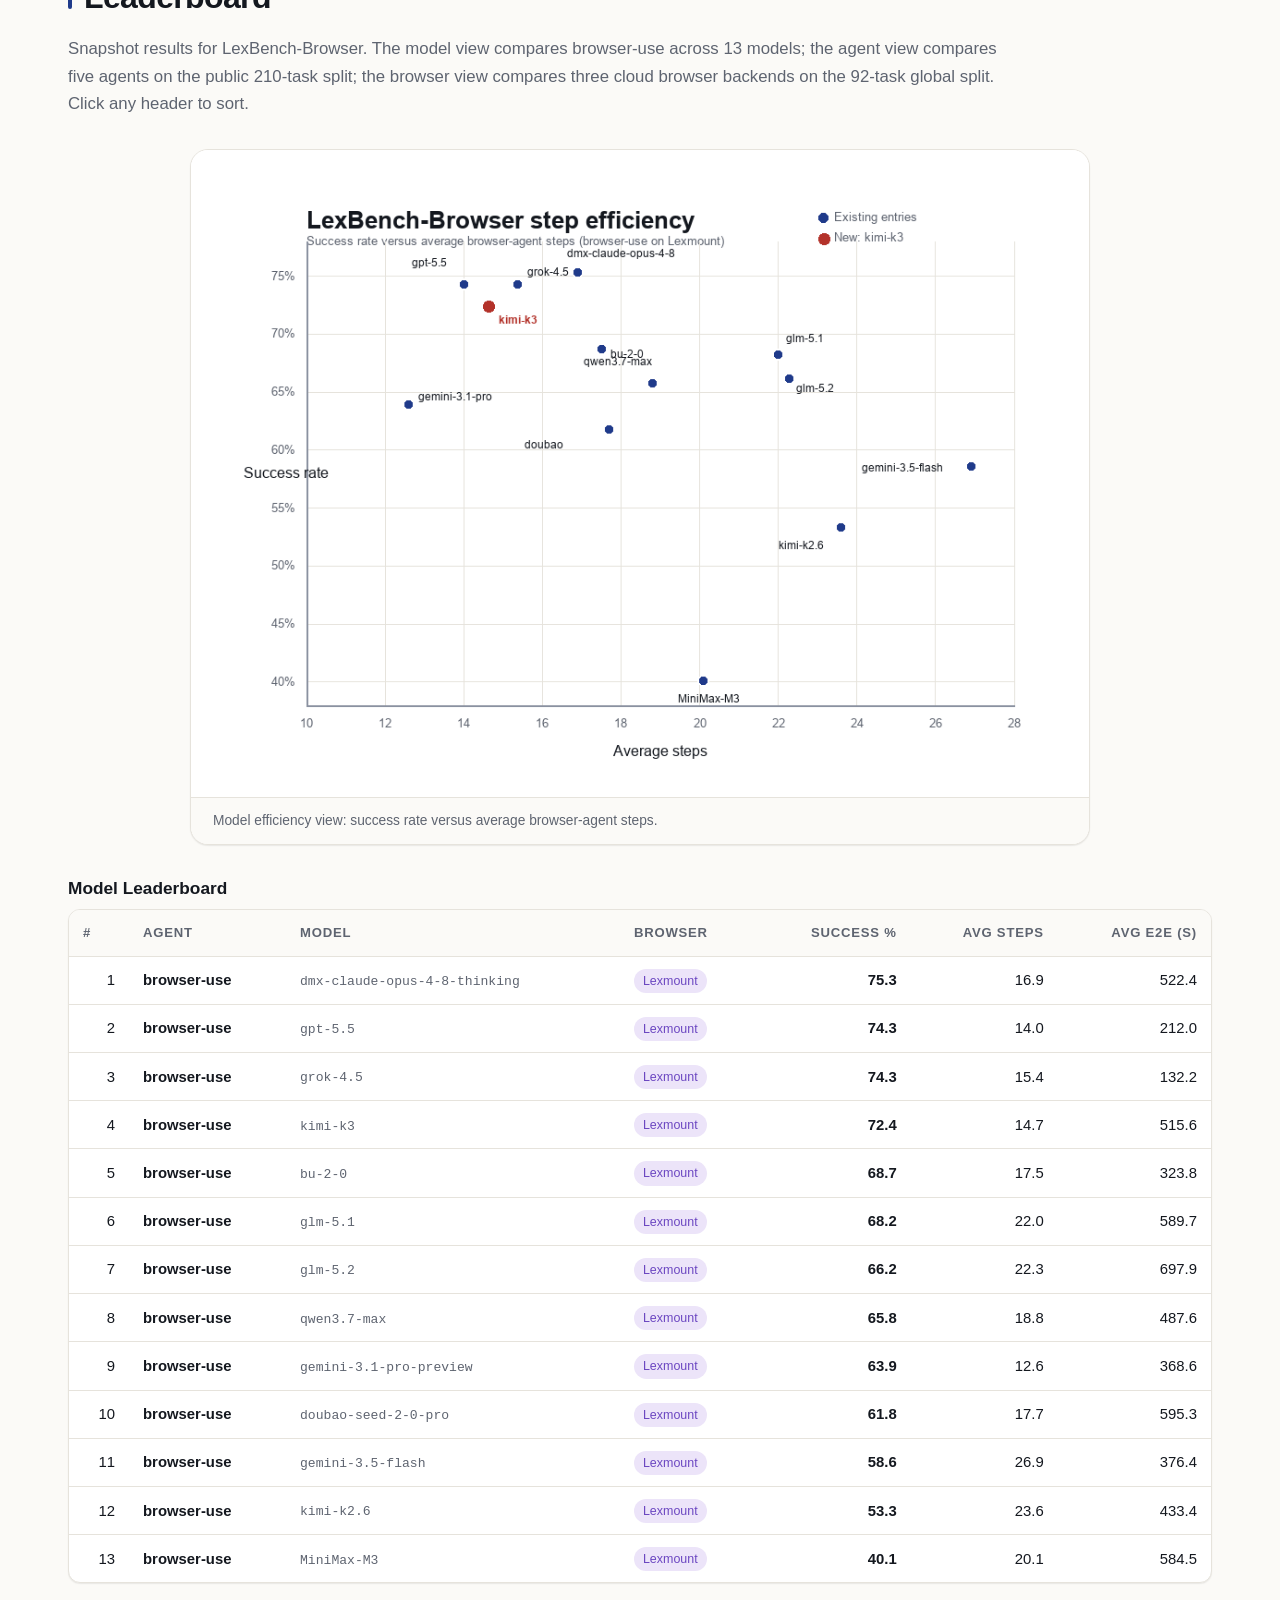
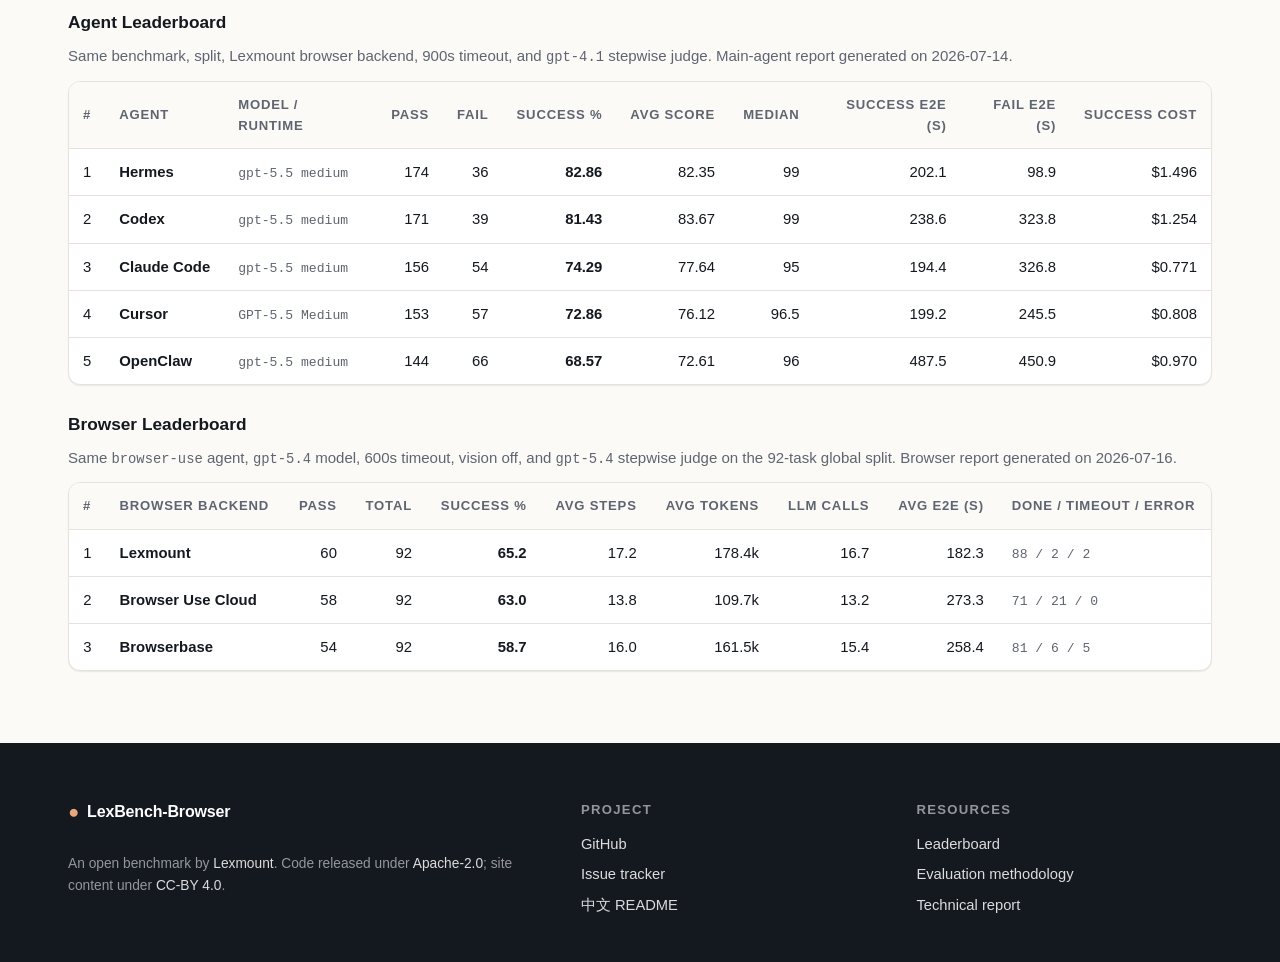
==== commit c1f6b95b: "Add agent and browser leaderboards" ====
--- a/landing/index.html
+++ b/landing/index.html
@@ -332,8 +332,10 @@
   <div class="container">
     <h2 class="section-title">Leaderboard</h2>
     <p class="section-lede">
-      Snapshot results for browser-use on LexBench-Browser across 13 models. Click any header to
-      sort. Showing all 13 entries by success rate.
+      Snapshot results for LexBench-Browser. The model view compares browser-use across 13
+      models; the agent view compares five agents on the public 210-task split; the browser
+      view compares three cloud browser backends on the 92-task global split. Click any header
+      to sort.
     </p>
     <figure class="wide-fig efficiency-fig">
       <div class="efficiency-pdf-frame">
@@ -341,6 +343,7 @@
       </div>
       <figcaption>Model efficiency view: success rate versus average browser-agent steps.</figcaption>
     </figure>
+    <h3 class="lb-title">Model Leaderboard</h3>
     <div class="lb-wrap">
       <table class="lb-table" id="lb-table">
         <thead>
@@ -475,6 +478,159 @@
         </tbody>
       </table>
     </div>
+    <h3 class="lb-title">Agent Leaderboard</h3>
+    <p class="lb-note">
+      Same benchmark, split, Lexmount browser backend, 900s timeout, and <code>gpt-4.1</code>
+      stepwise judge. Main-agent report generated on 2026-07-14.
+    </p>
+    <div class="lb-wrap">
+      <table class="lb-table lb-table-wide">
+        <thead>
+          <tr>
+            <th data-key="rank">#</th>
+            <th data-key="agent">Agent</th>
+            <th data-key="model">Model / runtime</th>
+            <th data-key="pass" class="num">Pass</th>
+            <th data-key="fail" class="num">Fail</th>
+            <th data-key="success" class="num">Success&nbsp;%</th>
+            <th data-key="mean" class="num">Avg&nbsp;score</th>
+            <th data-key="median" class="num">Median</th>
+            <th data-key="success_time" class="num">Success&nbsp;e2e (s)</th>
+            <th data-key="fail_time" class="num">Fail&nbsp;e2e (s)</th>
+            <th data-key="success_cost" class="num">Success&nbsp;cost</th>
+          </tr>
+        </thead>
+        <tbody>
+          <tr data-rank="1" data-agent="Hermes" data-model="gpt-5.5 medium" data-pass="174" data-fail="36" data-success="82.86" data-mean="82.35" data-median="99" data-success_time="202.1" data-fail_time="98.9" data-success_cost="1.496">
+            <td class="num">1</td>
+            <td><span class="cell-strong">Hermes</span></td>
+            <td><code class="cell-mono">gpt-5.5 medium</code></td>
+            <td class="num">174</td>
+            <td class="num">36</td>
+            <td class="num"><strong>82.86</strong></td>
+            <td class="num">82.35</td>
+            <td class="num">99</td>
+            <td class="num">202.1</td>
+            <td class="num">98.9</td>
+            <td class="num">$1.496</td>
+          </tr>
+          <tr data-rank="2" data-agent="Codex" data-model="gpt-5.5 medium" data-pass="171" data-fail="39" data-success="81.43" data-mean="83.67" data-median="99" data-success_time="238.6" data-fail_time="323.8" data-success_cost="1.254">
+            <td class="num">2</td>
+            <td><span class="cell-strong">Codex</span></td>
+            <td><code class="cell-mono">gpt-5.5 medium</code></td>
+            <td class="num">171</td>
+            <td class="num">39</td>
+            <td class="num"><strong>81.43</strong></td>
+            <td class="num">83.67</td>
+            <td class="num">99</td>
+            <td class="num">238.6</td>
+            <td class="num">323.8</td>
+            <td class="num">$1.254</td>
+          </tr>
+          <tr data-rank="3" data-agent="Claude Code" data-model="gpt-5.5 medium" data-pass="156" data-fail="54" data-success="74.29" data-mean="77.64" data-median="95" data-success_time="194.4" data-fail_time="326.8" data-success_cost="0.771">
+            <td class="num">3</td>
+            <td><span class="cell-strong">Claude Code</span></td>
+            <td><code class="cell-mono">gpt-5.5 medium</code></td>
+            <td class="num">156</td>
+            <td class="num">54</td>
+            <td class="num"><strong>74.29</strong></td>
+            <td class="num">77.64</td>
+            <td class="num">95</td>
+            <td class="num">194.4</td>
+            <td class="num">326.8</td>
+            <td class="num">$0.771</td>
+          </tr>
+          <tr data-rank="4" data-agent="Cursor" data-model="GPT-5.5 Medium" data-pass="153" data-fail="57" data-success="72.86" data-mean="76.12" data-median="96.5" data-success_time="199.2" data-fail_time="245.5" data-success_cost="0.808">
+            <td class="num">4</td>
+            <td><span class="cell-strong">Cursor</span></td>
+            <td><code class="cell-mono">GPT-5.5 Medium</code></td>
+            <td class="num">153</td>
+            <td class="num">57</td>
+            <td class="num"><strong>72.86</strong></td>
+            <td class="num">76.12</td>
+            <td class="num">96.5</td>
+            <td class="num">199.2</td>
+            <td class="num">245.5</td>
+            <td class="num">$0.808</td>
+          </tr>
+          <tr data-rank="5" data-agent="OpenClaw" data-model="gpt-5.5 medium" data-pass="144" data-fail="66" data-success="68.57" data-mean="72.61" data-median="96" data-success_time="487.5" data-fail_time="450.9" data-success_cost="0.970">
+            <td class="num">5</td>
+            <td><span class="cell-strong">OpenClaw</span></td>
+            <td><code class="cell-mono">gpt-5.5 medium</code></td>
+            <td class="num">144</td>
+            <td class="num">66</td>
+            <td class="num"><strong>68.57</strong></td>
+            <td class="num">72.61</td>
+            <td class="num">96</td>
+            <td class="num">487.5</td>
+            <td class="num">450.9</td>
+            <td class="num">$0.970</td>
+          </tr>
+        </tbody>
+      </table>
+    </div>
+    <h3 class="lb-title">Browser Leaderboard</h3>
+    <p class="lb-note">
+      Same <code>browser-use</code> agent, <code>gpt-5.4</code> model, 600s timeout, vision off,
+      and <code>gpt-5.4</code> stepwise judge on the 92-task global split. Browser report generated
+      on 2026-07-16.
+    </p>
+    <div class="lb-wrap">
+      <table class="lb-table lb-table-wide">
+        <thead>
+          <tr>
+            <th data-key="rank">#</th>
+            <th data-key="browser">Browser backend</th>
+            <th data-key="pass" class="num">Pass</th>
+            <th data-key="total" class="num">Total</th>
+            <th data-key="success" class="num">Success&nbsp;%</th>
+            <th data-key="steps" class="num">Avg&nbsp;steps</th>
+            <th data-key="tokens" class="num">Avg&nbsp;tokens</th>
+            <th data-key="calls" class="num">LLM&nbsp;calls</th>
+            <th data-key="e2e" class="num">Avg&nbsp;e2e (s)</th>
+            <th data-key="status">Done / timeout / error</th>
+          </tr>
+        </thead>
+        <tbody>
+          <tr data-rank="1" data-browser="Lexmount" data-pass="60" data-total="92" data-success="65.2" data-steps="17.2" data-tokens="178400" data-calls="16.7" data-e2e="182.3" data-status="88/2/2">
+            <td class="num">1</td>
+            <td><span class="cell-strong">Lexmount</span></td>
+            <td class="num">60</td>
+            <td class="num">92</td>
+            <td class="num"><strong>65.2</strong></td>
+            <td class="num">17.2</td>
+            <td class="num">178.4k</td>
+            <td class="num">16.7</td>
+            <td class="num">182.3</td>
+            <td><code class="cell-mono">88 / 2 / 2</code></td>
+          </tr>
+          <tr data-rank="2" data-browser="Browser Use Cloud" data-pass="58" data-total="92" data-success="63.0" data-steps="13.8" data-tokens="109700" data-calls="13.2" data-e2e="273.3" data-status="71/21/0">
+            <td class="num">2</td>
+            <td><span class="cell-strong">Browser Use Cloud</span></td>
+            <td class="num">58</td>
+            <td class="num">92</td>
+            <td class="num"><strong>63.0</strong></td>
+            <td class="num">13.8</td>
+            <td class="num">109.7k</td>
+            <td class="num">13.2</td>
+            <td class="num">273.3</td>
+            <td><code class="cell-mono">71 / 21 / 0</code></td>
+          </tr>
+          <tr data-rank="3" data-browser="Browserbase" data-pass="54" data-total="92" data-success="58.7" data-steps="16.0" data-tokens="161500" data-calls="15.4" data-e2e="258.4" data-status="81/6/5">
+            <td class="num">3</td>
+            <td><span class="cell-strong">Browserbase</span></td>
+            <td class="num">54</td>
+            <td class="num">92</td>
+            <td class="num"><strong>58.7</strong></td>
+            <td class="num">16.0</td>
+            <td class="num">161.5k</td>
+            <td class="num">15.4</td>
+            <td class="num">258.4</td>
+            <td><code class="cell-mono">81 / 6 / 5</code></td>
+          </tr>
+        </tbody>
+      </table>
+    </div>
   </div>
 </section>
 
--- a/landing/assets/style.css
+++ b/landing/assets/style.css
@@ -573,6 +573,17 @@
   border-radius: 999px;
   color: var(--text-muted);
 }
+.lb-title {
+  margin: 28px 0 10px;
+  font-size: 1.08rem;
+  line-height: 1.3;
+}
+.lb-note {
+  margin: 0 0 12px;
+  color: var(--text-muted);
+  font-size: 0.94rem;
+  line-height: 1.65;
+}
 .lb-wrap {
   background: var(--bg-card);
   border: 1px solid var(--border);
@@ -585,6 +596,12 @@
   border-collapse: collapse;
   font-size: 0.93rem;
   min-width: 720px;
+}
+.lb-table-wide {
+  min-width: 1120px;
+}
+.lb-table-wide tbody td {
+  white-space: nowrap;
 }
 .lb-table thead th {
   background: var(--bg);
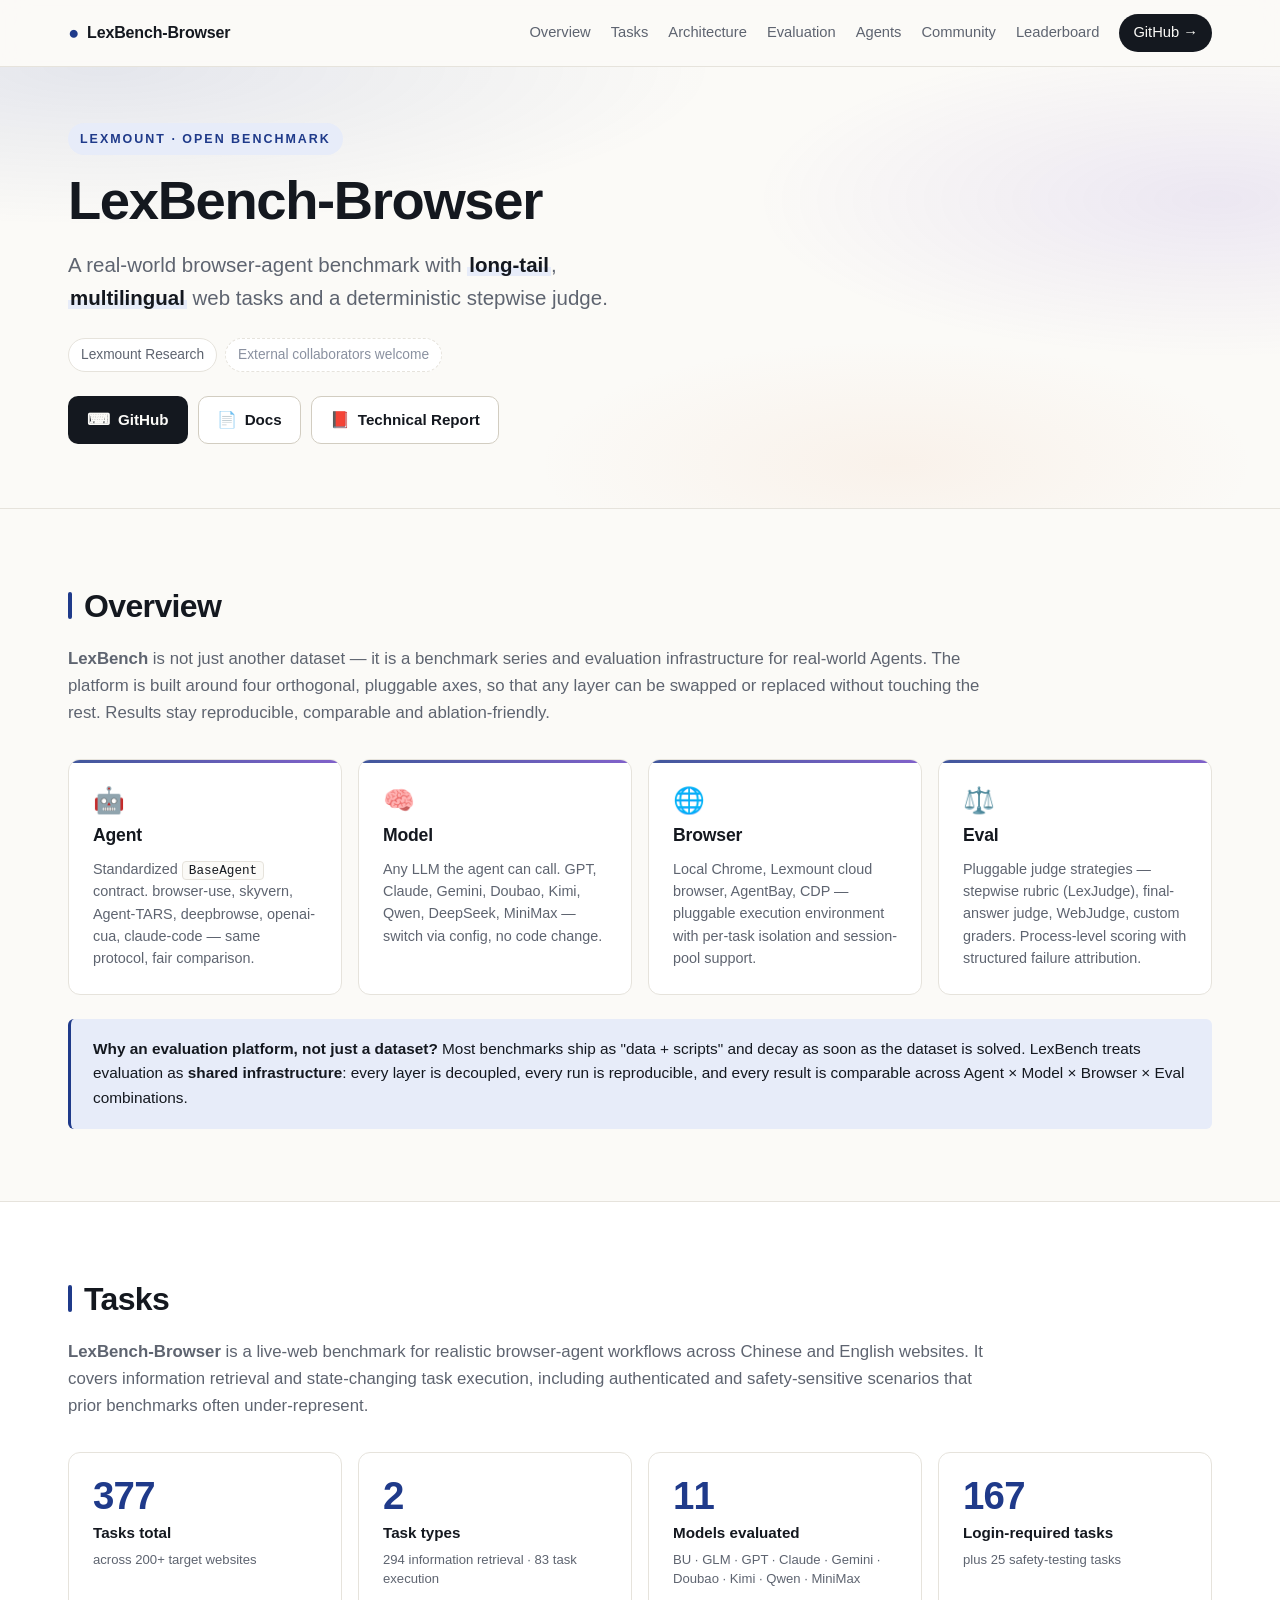
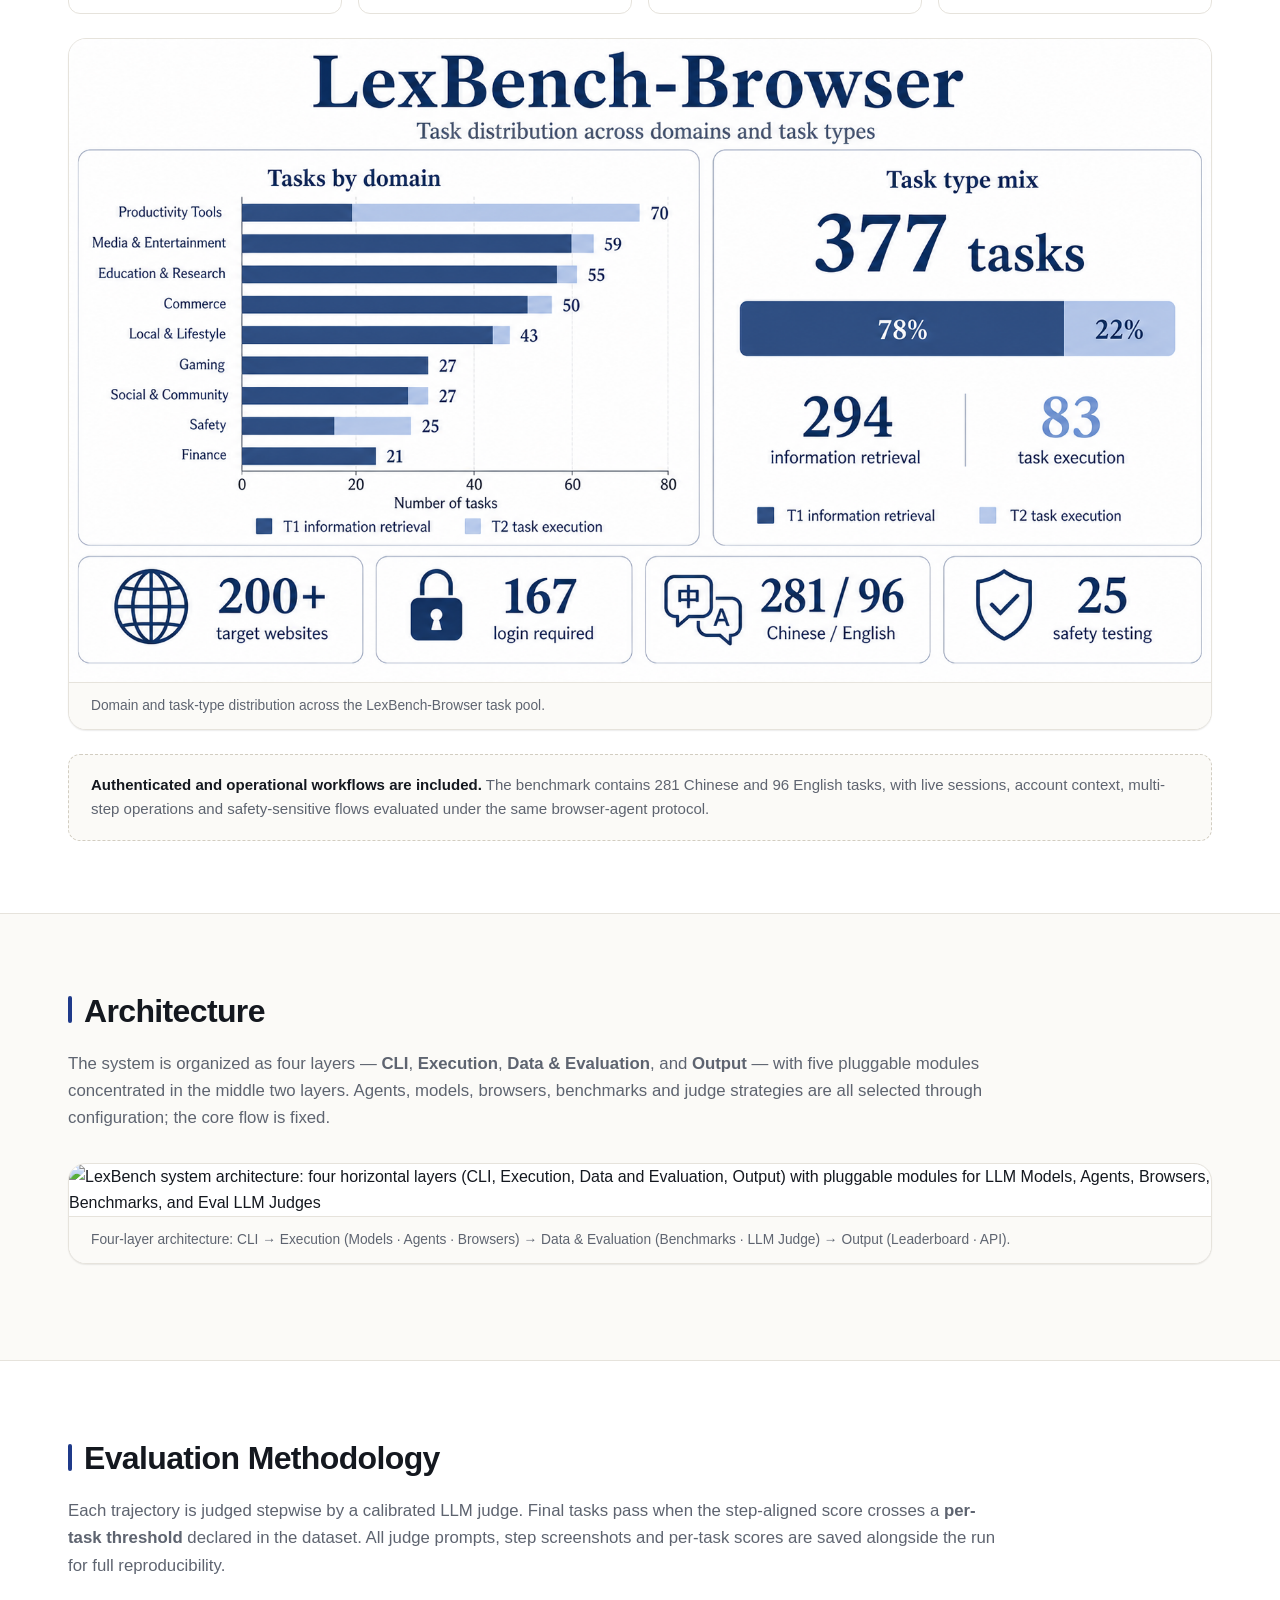
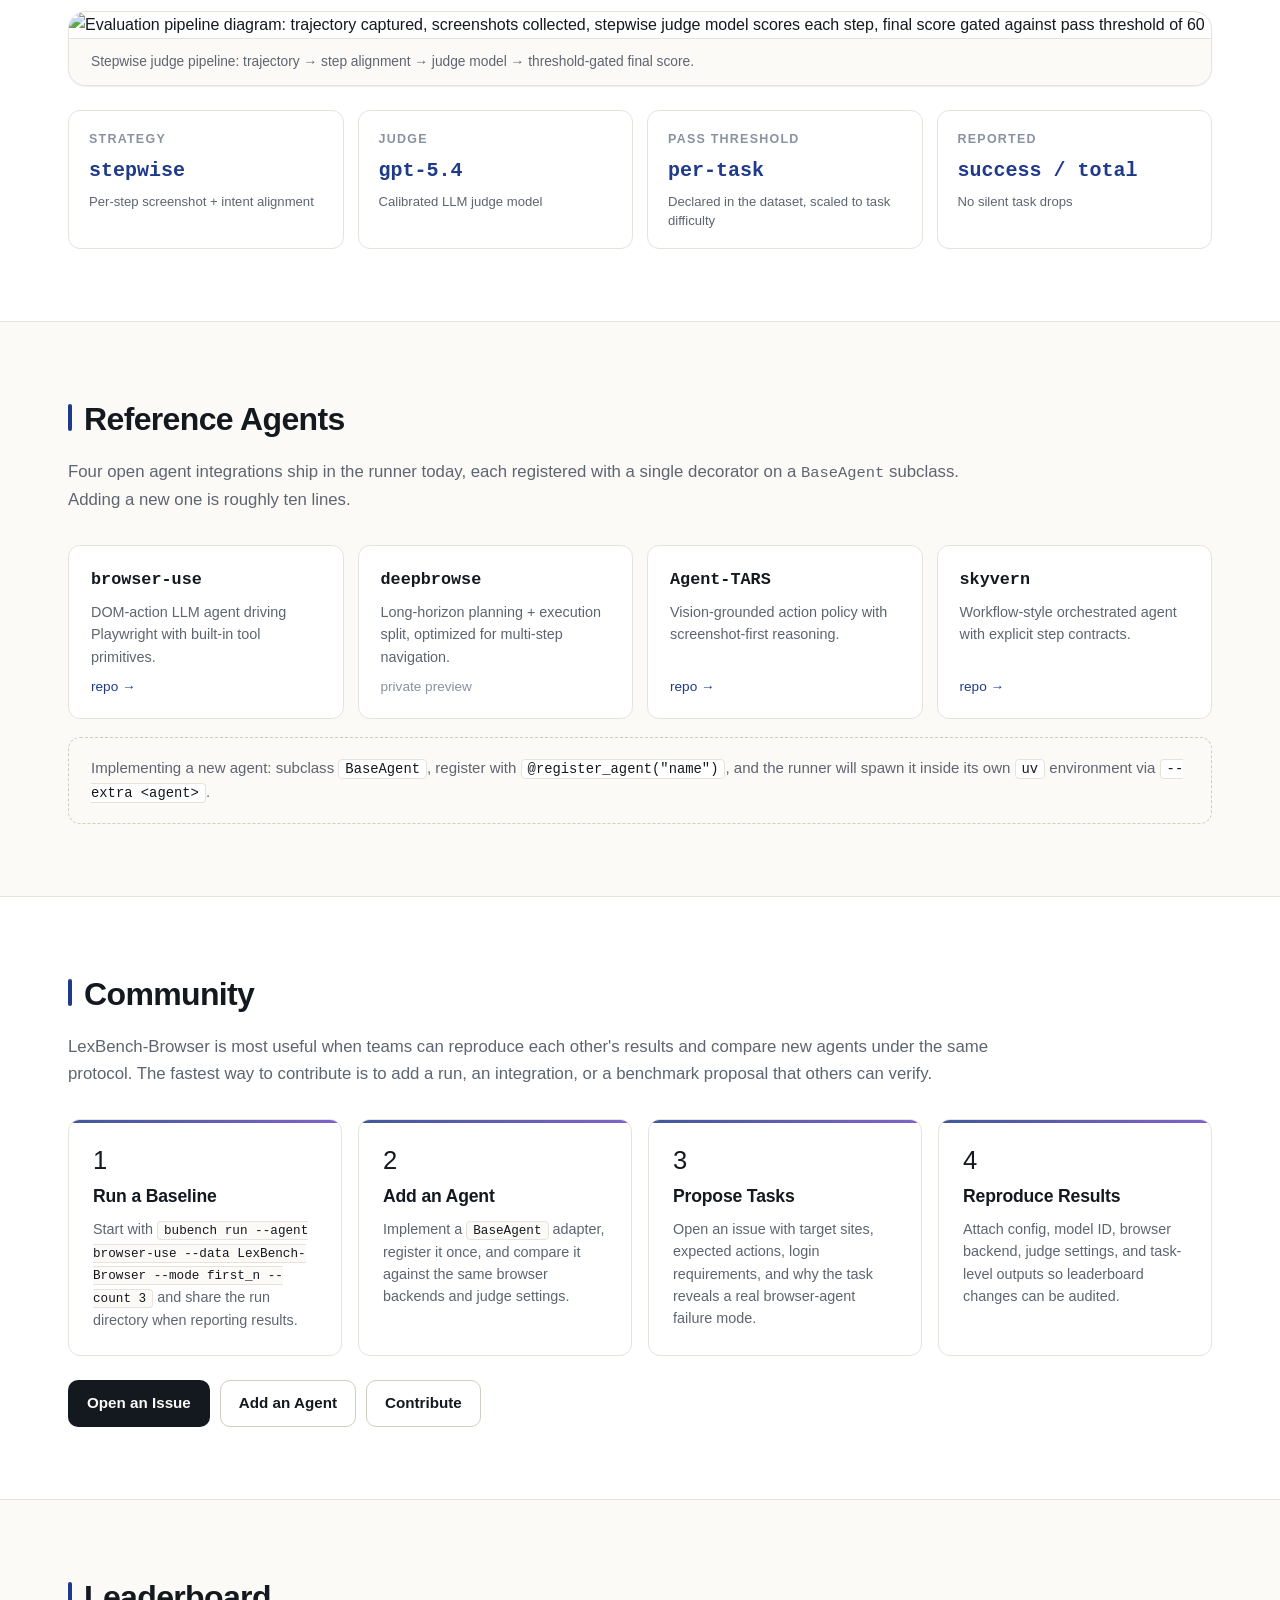
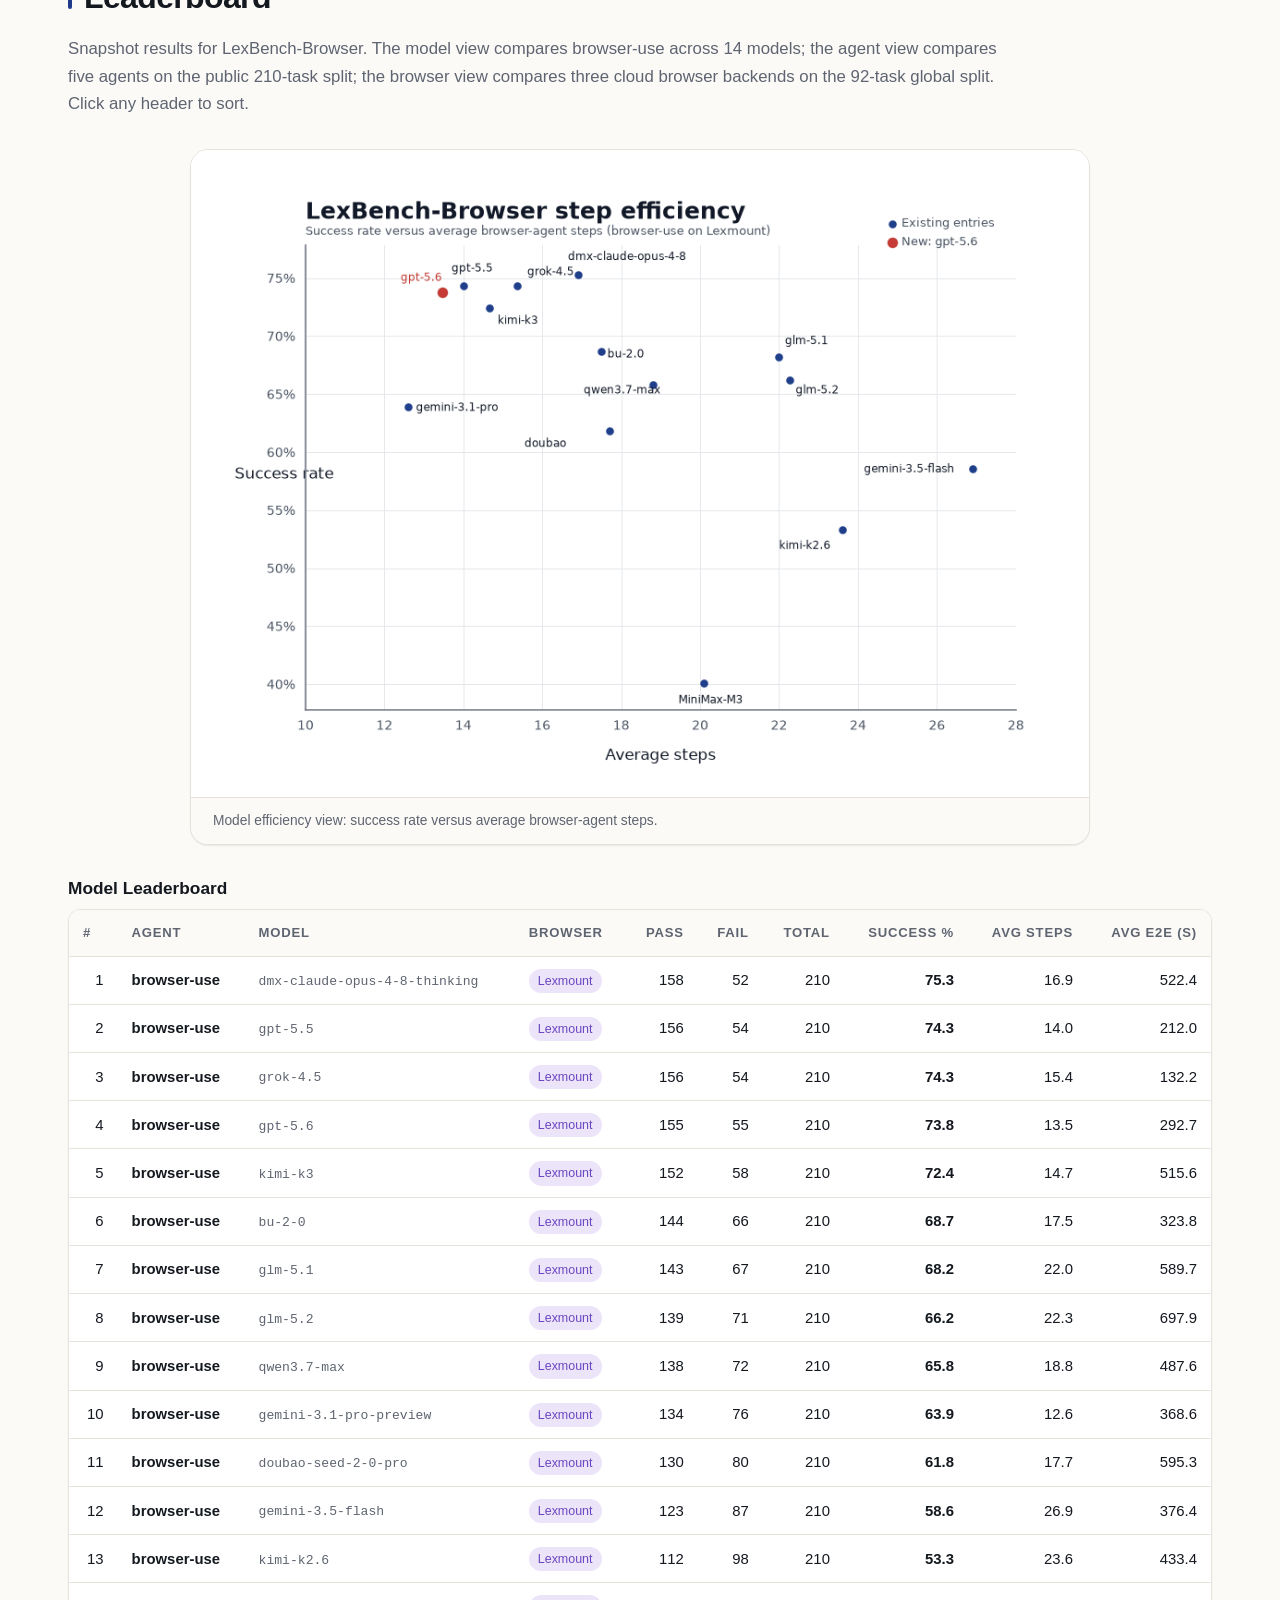
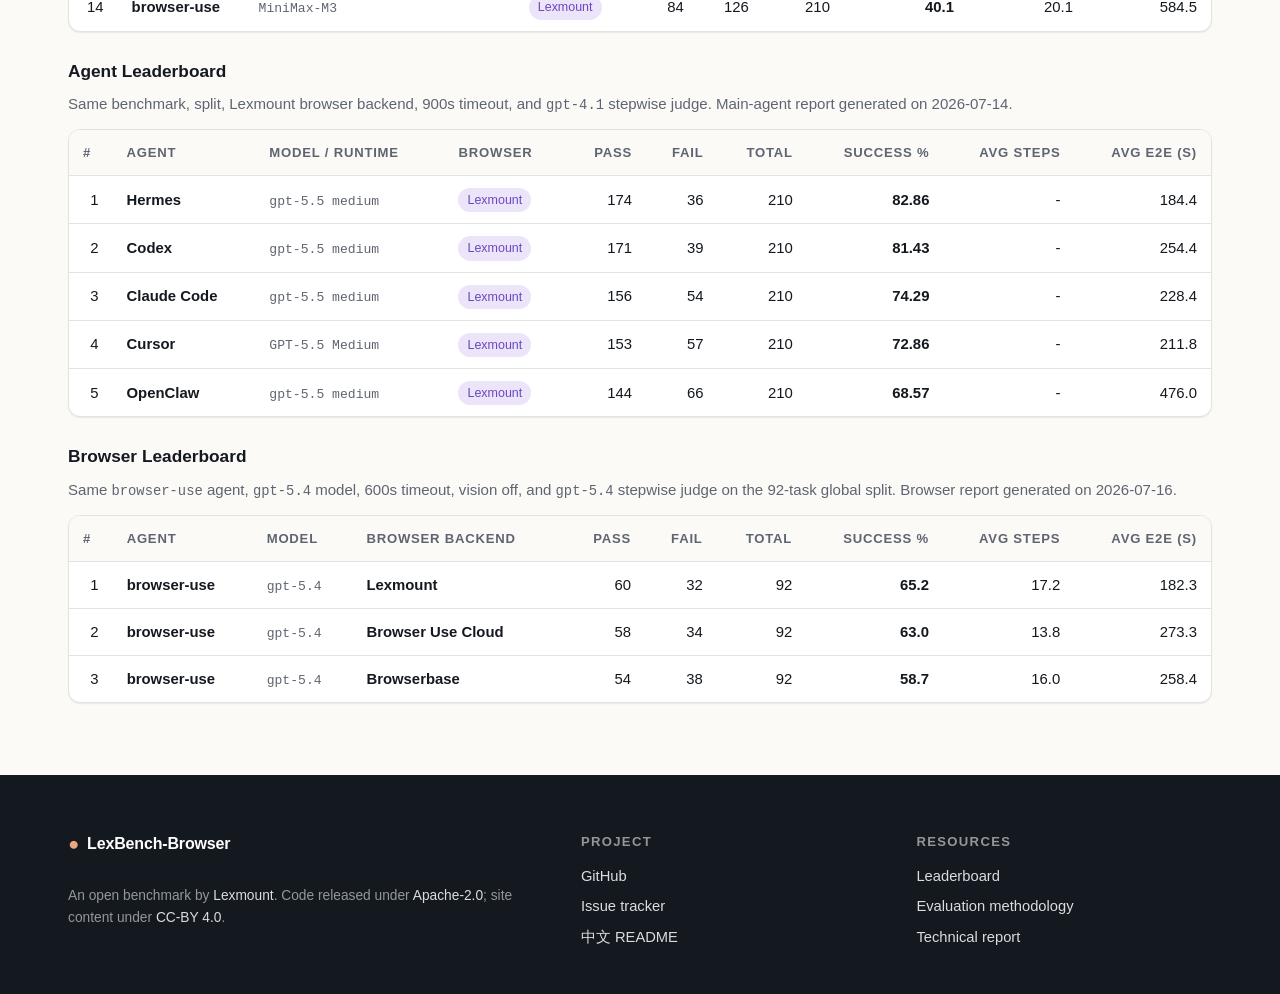
==== commit c5b05429: "Update homepage leaderboard and browser-use timeout config" ====
--- a/landing/index.html
+++ b/landing/index.html
@@ -332,7 +332,7 @@
   <div class="container">
     <h2 class="section-title">Leaderboard</h2>
     <p class="section-lede">
-      Snapshot results for LexBench-Browser. The model view compares browser-use across 13
+      Snapshot results for LexBench-Browser. The model view compares browser-use across 14
       models; the agent view compares five agents on the public 210-task split; the browser
       view compares three cloud browser backends on the 92-task global split. Click any header
       to sort.
@@ -352,125 +352,179 @@
             <th data-key="agent">Agent</th>
             <th data-key="model">Model</th>
             <th data-key="browser">Browser</th>
+            <th data-key="pass" class="num">Pass</th>
+            <th data-key="fail" class="num">Fail</th>
+            <th data-key="total" class="num">Total</th>
             <th data-key="success" class="num">Success&nbsp;%</th>
             <th data-key="steps" class="num">Avg&nbsp;steps</th>
             <th data-key="e2e" class="num">Avg&nbsp;e2e (s)</th>
           </tr>
         </thead>
         <tbody>
-          <tr data-rank="1" data-agent="browser-use" data-model="dmx-claude-opus-4-8-thinking" data-browser="Lexmount" data-success="75.3" data-steps="16.90" data-e2e="522.4">
+          <tr data-rank="1" data-agent="browser-use" data-model="dmx-claude-opus-4-8-thinking" data-browser="Lexmount" data-pass="158" data-fail="52" data-total="210" data-success="75.3" data-steps="16.90" data-e2e="522.4">
             <td class="num">1</td>
             <td><span class="cell-strong">browser-use</span></td>
             <td><code class="cell-mono">dmx-claude-opus-4-8-thinking</code></td>
             <td><span class="browser-pill">Lexmount</span></td>
+            <td class="num">158</td>
+            <td class="num">52</td>
+            <td class="num">210</td>
             <td class="num"><strong>75.3</strong></td>
             <td class="num">16.9</td>
             <td class="num">522.4</td>
           </tr>
-          <tr data-rank="2" data-agent="browser-use" data-model="gpt-5.5" data-browser="Lexmount" data-success="74.3" data-steps="14.00" data-e2e="212.0">
+          <tr data-rank="2" data-agent="browser-use" data-model="gpt-5.5" data-browser="Lexmount" data-pass="156" data-fail="54" data-total="210" data-success="74.3" data-steps="14.00" data-e2e="212.0">
             <td class="num">2</td>
             <td><span class="cell-strong">browser-use</span></td>
             <td><code class="cell-mono">gpt-5.5</code></td>
             <td><span class="browser-pill">Lexmount</span></td>
+            <td class="num">156</td>
+            <td class="num">54</td>
+            <td class="num">210</td>
             <td class="num"><strong>74.3</strong></td>
             <td class="num">14.0</td>
             <td class="num">212.0</td>
           </tr>
-          <tr data-rank="3" data-agent="browser-use" data-model="grok-4.5" data-browser="Lexmount" data-success="74.3" data-steps="15.37" data-e2e="132.2">
+          <tr data-rank="3" data-agent="browser-use" data-model="grok-4.5" data-browser="Lexmount" data-pass="156" data-fail="54" data-total="210" data-success="74.3" data-steps="15.37" data-e2e="132.2">
             <td class="num">3</td>
             <td><span class="cell-strong">browser-use</span></td>
             <td><code class="cell-mono">grok-4.5</code></td>
             <td><span class="browser-pill">Lexmount</span></td>
+            <td class="num">156</td>
+            <td class="num">54</td>
+            <td class="num">210</td>
             <td class="num"><strong>74.3</strong></td>
             <td class="num">15.4</td>
             <td class="num">132.2</td>
           </tr>
-          <tr data-rank="4" data-agent="browser-use" data-model="kimi-k3" data-browser="Lexmount" data-success="72.4" data-steps="14.65" data-e2e="515.6">
+          <tr data-rank="4" data-agent="browser-use" data-model="gpt-5.6" data-browser="Lexmount" data-pass="155" data-fail="55" data-total="210" data-success="73.8" data-steps="13.46" data-e2e="292.7">
             <td class="num">4</td>
             <td><span class="cell-strong">browser-use</span></td>
+            <td><code class="cell-mono">gpt-5.6</code></td>
+            <td><span class="browser-pill">Lexmount</span></td>
+            <td class="num">155</td>
+            <td class="num">55</td>
+            <td class="num">210</td>
+            <td class="num"><strong>73.8</strong></td>
+            <td class="num">13.5</td>
+            <td class="num">292.7</td>
+          </tr>
+          <tr data-rank="5" data-agent="browser-use" data-model="kimi-k3" data-browser="Lexmount" data-pass="152" data-fail="58" data-total="210" data-success="72.4" data-steps="14.65" data-e2e="515.6">
+            <td class="num">5</td>
+            <td><span class="cell-strong">browser-use</span></td>
             <td><code class="cell-mono">kimi-k3</code></td>
             <td><span class="browser-pill">Lexmount</span></td>
+            <td class="num">152</td>
+            <td class="num">58</td>
+            <td class="num">210</td>
             <td class="num"><strong>72.4</strong></td>
             <td class="num">14.7</td>
             <td class="num">515.6</td>
           </tr>
-          <tr data-rank="5" data-agent="browser-use" data-model="bu-2-0" data-browser="Lexmount" data-success="68.7" data-steps="17.50" data-e2e="323.8">
-            <td class="num">5</td>
+          <tr data-rank="6" data-agent="browser-use" data-model="bu-2-0" data-browser="Lexmount" data-pass="144" data-fail="66" data-total="210" data-success="68.7" data-steps="17.50" data-e2e="323.8">
+            <td class="num">6</td>
             <td><span class="cell-strong">browser-use</span></td>
             <td><code class="cell-mono">bu-2-0</code></td>
             <td><span class="browser-pill">Lexmount</span></td>
+            <td class="num">144</td>
+            <td class="num">66</td>
+            <td class="num">210</td>
             <td class="num"><strong>68.7</strong></td>
             <td class="num">17.5</td>
             <td class="num">323.8</td>
           </tr>
-          <tr data-rank="6" data-agent="browser-use" data-model="glm-5.1" data-browser="Lexmount" data-success="68.2" data-steps="22.00" data-e2e="589.7">
-            <td class="num">6</td>
+          <tr data-rank="7" data-agent="browser-use" data-model="glm-5.1" data-browser="Lexmount" data-pass="143" data-fail="67" data-total="210" data-success="68.2" data-steps="22.00" data-e2e="589.7">
+            <td class="num">7</td>
             <td><span class="cell-strong">browser-use</span></td>
             <td><code class="cell-mono">glm-5.1</code></td>
             <td><span class="browser-pill">Lexmount</span></td>
+            <td class="num">143</td>
+            <td class="num">67</td>
+            <td class="num">210</td>
             <td class="num"><strong>68.2</strong></td>
             <td class="num">22.0</td>
             <td class="num">589.7</td>
           </tr>
-          <tr data-rank="7" data-agent="browser-use" data-model="glm-5.2" data-browser="Lexmount" data-success="66.2" data-steps="22.27" data-e2e="697.9">
-            <td class="num">7</td>
+          <tr data-rank="8" data-agent="browser-use" data-model="glm-5.2" data-browser="Lexmount" data-pass="139" data-fail="71" data-total="210" data-success="66.2" data-steps="22.27" data-e2e="697.9">
+            <td class="num">8</td>
             <td><span class="cell-strong">browser-use</span></td>
             <td><code class="cell-mono">glm-5.2</code></td>
             <td><span class="browser-pill">Lexmount</span></td>
+            <td class="num">139</td>
+            <td class="num">71</td>
+            <td class="num">210</td>
             <td class="num"><strong>66.2</strong></td>
             <td class="num">22.3</td>
             <td class="num">697.9</td>
           </tr>
-          <tr data-rank="8" data-agent="browser-use" data-model="qwen3.7-max" data-browser="Lexmount" data-success="65.8" data-steps="18.80" data-e2e="487.6">
-            <td class="num">8</td>
+          <tr data-rank="9" data-agent="browser-use" data-model="qwen3.7-max" data-browser="Lexmount" data-pass="138" data-fail="72" data-total="210" data-success="65.8" data-steps="18.80" data-e2e="487.6">
+            <td class="num">9</td>
             <td><span class="cell-strong">browser-use</span></td>
             <td><code class="cell-mono">qwen3.7-max</code></td>
             <td><span class="browser-pill">Lexmount</span></td>
+            <td class="num">138</td>
+            <td class="num">72</td>
+            <td class="num">210</td>
             <td class="num"><strong>65.8</strong></td>
             <td class="num">18.8</td>
             <td class="num">487.6</td>
           </tr>
-          <tr data-rank="9" data-agent="browser-use" data-model="gemini-3.1-pro-preview" data-browser="Lexmount" data-success="63.9" data-steps="12.60" data-e2e="368.6">
-            <td class="num">9</td>
+          <tr data-rank="10" data-agent="browser-use" data-model="gemini-3.1-pro-preview" data-browser="Lexmount" data-pass="134" data-fail="76" data-total="210" data-success="63.9" data-steps="12.60" data-e2e="368.6">
+            <td class="num">10</td>
             <td><span class="cell-strong">browser-use</span></td>
             <td><code class="cell-mono">gemini-3.1-pro-preview</code></td>
             <td><span class="browser-pill">Lexmount</span></td>
+            <td class="num">134</td>
+            <td class="num">76</td>
+            <td class="num">210</td>
             <td class="num"><strong>63.9</strong></td>
             <td class="num">12.6</td>
             <td class="num">368.6</td>
           </tr>
-          <tr data-rank="10" data-agent="browser-use" data-model="doubao-seed-2-0-pro" data-browser="Lexmount" data-success="61.8" data-steps="17.70" data-e2e="595.3">
-            <td class="num">10</td>
+          <tr data-rank="11" data-agent="browser-use" data-model="doubao-seed-2-0-pro" data-browser="Lexmount" data-pass="130" data-fail="80" data-total="210" data-success="61.8" data-steps="17.70" data-e2e="595.3">
+            <td class="num">11</td>
             <td><span class="cell-strong">browser-use</span></td>
             <td><code class="cell-mono">doubao-seed-2-0-pro</code></td>
             <td><span class="browser-pill">Lexmount</span></td>
+            <td class="num">130</td>
+            <td class="num">80</td>
+            <td class="num">210</td>
             <td class="num"><strong>61.8</strong></td>
             <td class="num">17.7</td>
             <td class="num">595.3</td>
           </tr>
-          <tr data-rank="11" data-agent="browser-use" data-model="gemini-3.5-flash" data-browser="Lexmount" data-success="58.6" data-steps="26.90" data-e2e="376.4">
-            <td class="num">11</td>
+          <tr data-rank="12" data-agent="browser-use" data-model="gemini-3.5-flash" data-browser="Lexmount" data-pass="123" data-fail="87" data-total="210" data-success="58.6" data-steps="26.90" data-e2e="376.4">
+            <td class="num">12</td>
             <td><span class="cell-strong">browser-use</span></td>
             <td><code class="cell-mono">gemini-3.5-flash</code></td>
             <td><span class="browser-pill">Lexmount</span></td>
+            <td class="num">123</td>
+            <td class="num">87</td>
+            <td class="num">210</td>
             <td class="num"><strong>58.6</strong></td>
             <td class="num">26.9</td>
             <td class="num">376.4</td>
           </tr>
-          <tr data-rank="12" data-agent="browser-use" data-model="kimi-k2.6" data-browser="Lexmount" data-success="53.3" data-steps="23.60" data-e2e="433.4">
-            <td class="num">12</td>
+          <tr data-rank="13" data-agent="browser-use" data-model="kimi-k2.6" data-browser="Lexmount" data-pass="112" data-fail="98" data-total="210" data-success="53.3" data-steps="23.60" data-e2e="433.4">
+            <td class="num">13</td>
             <td><span class="cell-strong">browser-use</span></td>
             <td><code class="cell-mono">kimi-k2.6</code></td>
             <td><span class="browser-pill">Lexmount</span></td>
+            <td class="num">112</td>
+            <td class="num">98</td>
+            <td class="num">210</td>
             <td class="num"><strong>53.3</strong></td>
             <td class="num">23.6</td>
             <td class="num">433.4</td>
           </tr>
-          <tr data-rank="13" data-agent="browser-use" data-model="MiniMax-M3" data-browser="Lexmount" data-success="40.1" data-steps="20.10" data-e2e="584.5">
-            <td class="num">13</td>
+          <tr data-rank="14" data-agent="browser-use" data-model="MiniMax-M3" data-browser="Lexmount" data-pass="84" data-fail="126" data-total="210" data-success="40.1" data-steps="20.10" data-e2e="584.5">
+            <td class="num">14</td>
             <td><span class="cell-strong">browser-use</span></td>
             <td><code class="cell-mono">MiniMax-M3</code></td>
             <td><span class="browser-pill">Lexmount</span></td>
+            <td class="num">84</td>
+            <td class="num">126</td>
+            <td class="num">210</td>
             <td class="num"><strong>40.1</strong></td>
             <td class="num">20.1</td>
             <td class="num">584.5</td>
@@ -490,81 +544,75 @@
             <th data-key="rank">#</th>
             <th data-key="agent">Agent</th>
             <th data-key="model">Model / runtime</th>
+            <th data-key="browser">Browser</th>
             <th data-key="pass" class="num">Pass</th>
             <th data-key="fail" class="num">Fail</th>
+            <th data-key="total" class="num">Total</th>
             <th data-key="success" class="num">Success&nbsp;%</th>
-            <th data-key="mean" class="num">Avg&nbsp;score</th>
-            <th data-key="median" class="num">Median</th>
-            <th data-key="success_time" class="num">Success&nbsp;e2e (s)</th>
-            <th data-key="fail_time" class="num">Fail&nbsp;e2e (s)</th>
-            <th data-key="success_cost" class="num">Success&nbsp;cost</th>
+            <th data-key="steps" class="num">Avg&nbsp;steps</th>
+            <th data-key="e2e" class="num">Avg&nbsp;e2e (s)</th>
           </tr>
         </thead>
         <tbody>
-          <tr data-rank="1" data-agent="Hermes" data-model="gpt-5.5 medium" data-pass="174" data-fail="36" data-success="82.86" data-mean="82.35" data-median="99" data-success_time="202.1" data-fail_time="98.9" data-success_cost="1.496">
+          <tr data-rank="1" data-agent="Hermes" data-model="gpt-5.5 medium" data-browser="Lexmount" data-pass="174" data-fail="36" data-total="210" data-success="82.86" data-steps="" data-e2e="184.4">
             <td class="num">1</td>
             <td><span class="cell-strong">Hermes</span></td>
             <td><code class="cell-mono">gpt-5.5 medium</code></td>
+            <td><span class="browser-pill">Lexmount</span></td>
             <td class="num">174</td>
             <td class="num">36</td>
+            <td class="num">210</td>
             <td class="num"><strong>82.86</strong></td>
-            <td class="num">82.35</td>
-            <td class="num">99</td>
-            <td class="num">202.1</td>
-            <td class="num">98.9</td>
-            <td class="num">$1.496</td>
-          </tr>
-          <tr data-rank="2" data-agent="Codex" data-model="gpt-5.5 medium" data-pass="171" data-fail="39" data-success="81.43" data-mean="83.67" data-median="99" data-success_time="238.6" data-fail_time="323.8" data-success_cost="1.254">
+            <td class="num">-</td>
+            <td class="num">184.4</td>
+          </tr>
+          <tr data-rank="2" data-agent="Codex" data-model="gpt-5.5 medium" data-browser="Lexmount" data-pass="171" data-fail="39" data-total="210" data-success="81.43" data-steps="" data-e2e="254.4">
             <td class="num">2</td>
             <td><span class="cell-strong">Codex</span></td>
             <td><code class="cell-mono">gpt-5.5 medium</code></td>
+            <td><span class="browser-pill">Lexmount</span></td>
             <td class="num">171</td>
             <td class="num">39</td>
+            <td class="num">210</td>
             <td class="num"><strong>81.43</strong></td>
-            <td class="num">83.67</td>
-            <td class="num">99</td>
-            <td class="num">238.6</td>
-            <td class="num">323.8</td>
-            <td class="num">$1.254</td>
-          </tr>
-          <tr data-rank="3" data-agent="Claude Code" data-model="gpt-5.5 medium" data-pass="156" data-fail="54" data-success="74.29" data-mean="77.64" data-median="95" data-success_time="194.4" data-fail_time="326.8" data-success_cost="0.771">
+            <td class="num">-</td>
+            <td class="num">254.4</td>
+          </tr>
+          <tr data-rank="3" data-agent="Claude Code" data-model="gpt-5.5 medium" data-browser="Lexmount" data-pass="156" data-fail="54" data-total="210" data-success="74.29" data-steps="" data-e2e="228.4">
             <td class="num">3</td>
             <td><span class="cell-strong">Claude Code</span></td>
             <td><code class="cell-mono">gpt-5.5 medium</code></td>
+            <td><span class="browser-pill">Lexmount</span></td>
             <td class="num">156</td>
             <td class="num">54</td>
+            <td class="num">210</td>
             <td class="num"><strong>74.29</strong></td>
-            <td class="num">77.64</td>
-            <td class="num">95</td>
-            <td class="num">194.4</td>
-            <td class="num">326.8</td>
-            <td class="num">$0.771</td>
-          </tr>
-          <tr data-rank="4" data-agent="Cursor" data-model="GPT-5.5 Medium" data-pass="153" data-fail="57" data-success="72.86" data-mean="76.12" data-median="96.5" data-success_time="199.2" data-fail_time="245.5" data-success_cost="0.808">
+            <td class="num">-</td>
+            <td class="num">228.4</td>
+          </tr>
+          <tr data-rank="4" data-agent="Cursor" data-model="GPT-5.5 Medium" data-browser="Lexmount" data-pass="153" data-fail="57" data-total="210" data-success="72.86" data-steps="" data-e2e="211.8">
             <td class="num">4</td>
             <td><span class="cell-strong">Cursor</span></td>
             <td><code class="cell-mono">GPT-5.5 Medium</code></td>
+            <td><span class="browser-pill">Lexmount</span></td>
             <td class="num">153</td>
             <td class="num">57</td>
+            <td class="num">210</td>
             <td class="num"><strong>72.86</strong></td>
-            <td class="num">76.12</td>
-            <td class="num">96.5</td>
-            <td class="num">199.2</td>
-            <td class="num">245.5</td>
-            <td class="num">$0.808</td>
-          </tr>
-          <tr data-rank="5" data-agent="OpenClaw" data-model="gpt-5.5 medium" data-pass="144" data-fail="66" data-success="68.57" data-mean="72.61" data-median="96" data-success_time="487.5" data-fail_time="450.9" data-success_cost="0.970">
+            <td class="num">-</td>
+            <td class="num">211.8</td>
+          </tr>
+          <tr data-rank="5" data-agent="OpenClaw" data-model="gpt-5.5 medium" data-browser="Lexmount" data-pass="144" data-fail="66" data-total="210" data-success="68.57" data-steps="" data-e2e="476.0">
             <td class="num">5</td>
             <td><span class="cell-strong">OpenClaw</span></td>
             <td><code class="cell-mono">gpt-5.5 medium</code></td>
+            <td><span class="browser-pill">Lexmount</span></td>
             <td class="num">144</td>
             <td class="num">66</td>
+            <td class="num">210</td>
             <td class="num"><strong>68.57</strong></td>
-            <td class="num">72.61</td>
-            <td class="num">96</td>
-            <td class="num">487.5</td>
-            <td class="num">450.9</td>
-            <td class="num">$0.970</td>
+            <td class="num">-</td>
+            <td class="num">476.0</td>
           </tr>
         </tbody>
       </table>
@@ -580,53 +628,53 @@
         <thead>
           <tr>
             <th data-key="rank">#</th>
+            <th data-key="agent">Agent</th>
+            <th data-key="model">Model</th>
             <th data-key="browser">Browser backend</th>
             <th data-key="pass" class="num">Pass</th>
+            <th data-key="fail" class="num">Fail</th>
             <th data-key="total" class="num">Total</th>
             <th data-key="success" class="num">Success&nbsp;%</th>
             <th data-key="steps" class="num">Avg&nbsp;steps</th>
-            <th data-key="tokens" class="num">Avg&nbsp;tokens</th>
-            <th data-key="calls" class="num">LLM&nbsp;calls</th>
             <th data-key="e2e" class="num">Avg&nbsp;e2e (s)</th>
-            <th data-key="status">Done / timeout / error</th>
           </tr>
         </thead>
         <tbody>
-          <tr data-rank="1" data-browser="Lexmount" data-pass="60" data-total="92" data-success="65.2" data-steps="17.2" data-tokens="178400" data-calls="16.7" data-e2e="182.3" data-status="88/2/2">
+          <tr data-rank="1" data-agent="browser-use" data-model="gpt-5.4" data-browser="Lexmount" data-pass="60" data-fail="32" data-total="92" data-success="65.2" data-steps="17.2" data-e2e="182.3">
             <td class="num">1</td>
+            <td><span class="cell-strong">browser-use</span></td>
+            <td><code class="cell-mono">gpt-5.4</code></td>
             <td><span class="cell-strong">Lexmount</span></td>
             <td class="num">60</td>
+            <td class="num">32</td>
             <td class="num">92</td>
             <td class="num"><strong>65.2</strong></td>
             <td class="num">17.2</td>
-            <td class="num">178.4k</td>
-            <td class="num">16.7</td>
             <td class="num">182.3</td>
-            <td><code class="cell-mono">88 / 2 / 2</code></td>
-          </tr>
-          <tr data-rank="2" data-browser="Browser Use Cloud" data-pass="58" data-total="92" data-success="63.0" data-steps="13.8" data-tokens="109700" data-calls="13.2" data-e2e="273.3" data-status="71/21/0">
+          </tr>
+          <tr data-rank="2" data-agent="browser-use" data-model="gpt-5.4" data-browser="Browser Use Cloud" data-pass="58" data-fail="34" data-total="92" data-success="63.0" data-steps="13.8" data-e2e="273.3">
             <td class="num">2</td>
+            <td><span class="cell-strong">browser-use</span></td>
+            <td><code class="cell-mono">gpt-5.4</code></td>
             <td><span class="cell-strong">Browser Use Cloud</span></td>
             <td class="num">58</td>
+            <td class="num">34</td>
             <td class="num">92</td>
             <td class="num"><strong>63.0</strong></td>
             <td class="num">13.8</td>
-            <td class="num">109.7k</td>
-            <td class="num">13.2</td>
             <td class="num">273.3</td>
-            <td><code class="cell-mono">71 / 21 / 0</code></td>
-          </tr>
-          <tr data-rank="3" data-browser="Browserbase" data-pass="54" data-total="92" data-success="58.7" data-steps="16.0" data-tokens="161500" data-calls="15.4" data-e2e="258.4" data-status="81/6/5">
+          </tr>
+          <tr data-rank="3" data-agent="browser-use" data-model="gpt-5.4" data-browser="Browserbase" data-pass="54" data-fail="38" data-total="92" data-success="58.7" data-steps="16.0" data-e2e="258.4">
             <td class="num">3</td>
+            <td><span class="cell-strong">browser-use</span></td>
+            <td><code class="cell-mono">gpt-5.4</code></td>
             <td><span class="cell-strong">Browserbase</span></td>
             <td class="num">54</td>
+            <td class="num">38</td>
             <td class="num">92</td>
             <td class="num"><strong>58.7</strong></td>
             <td class="num">16.0</td>
-            <td class="num">161.5k</td>
-            <td class="num">15.4</td>
             <td class="num">258.4</td>
-            <td><code class="cell-mono">81 / 6 / 5</code></td>
           </tr>
         </tbody>
       </table>
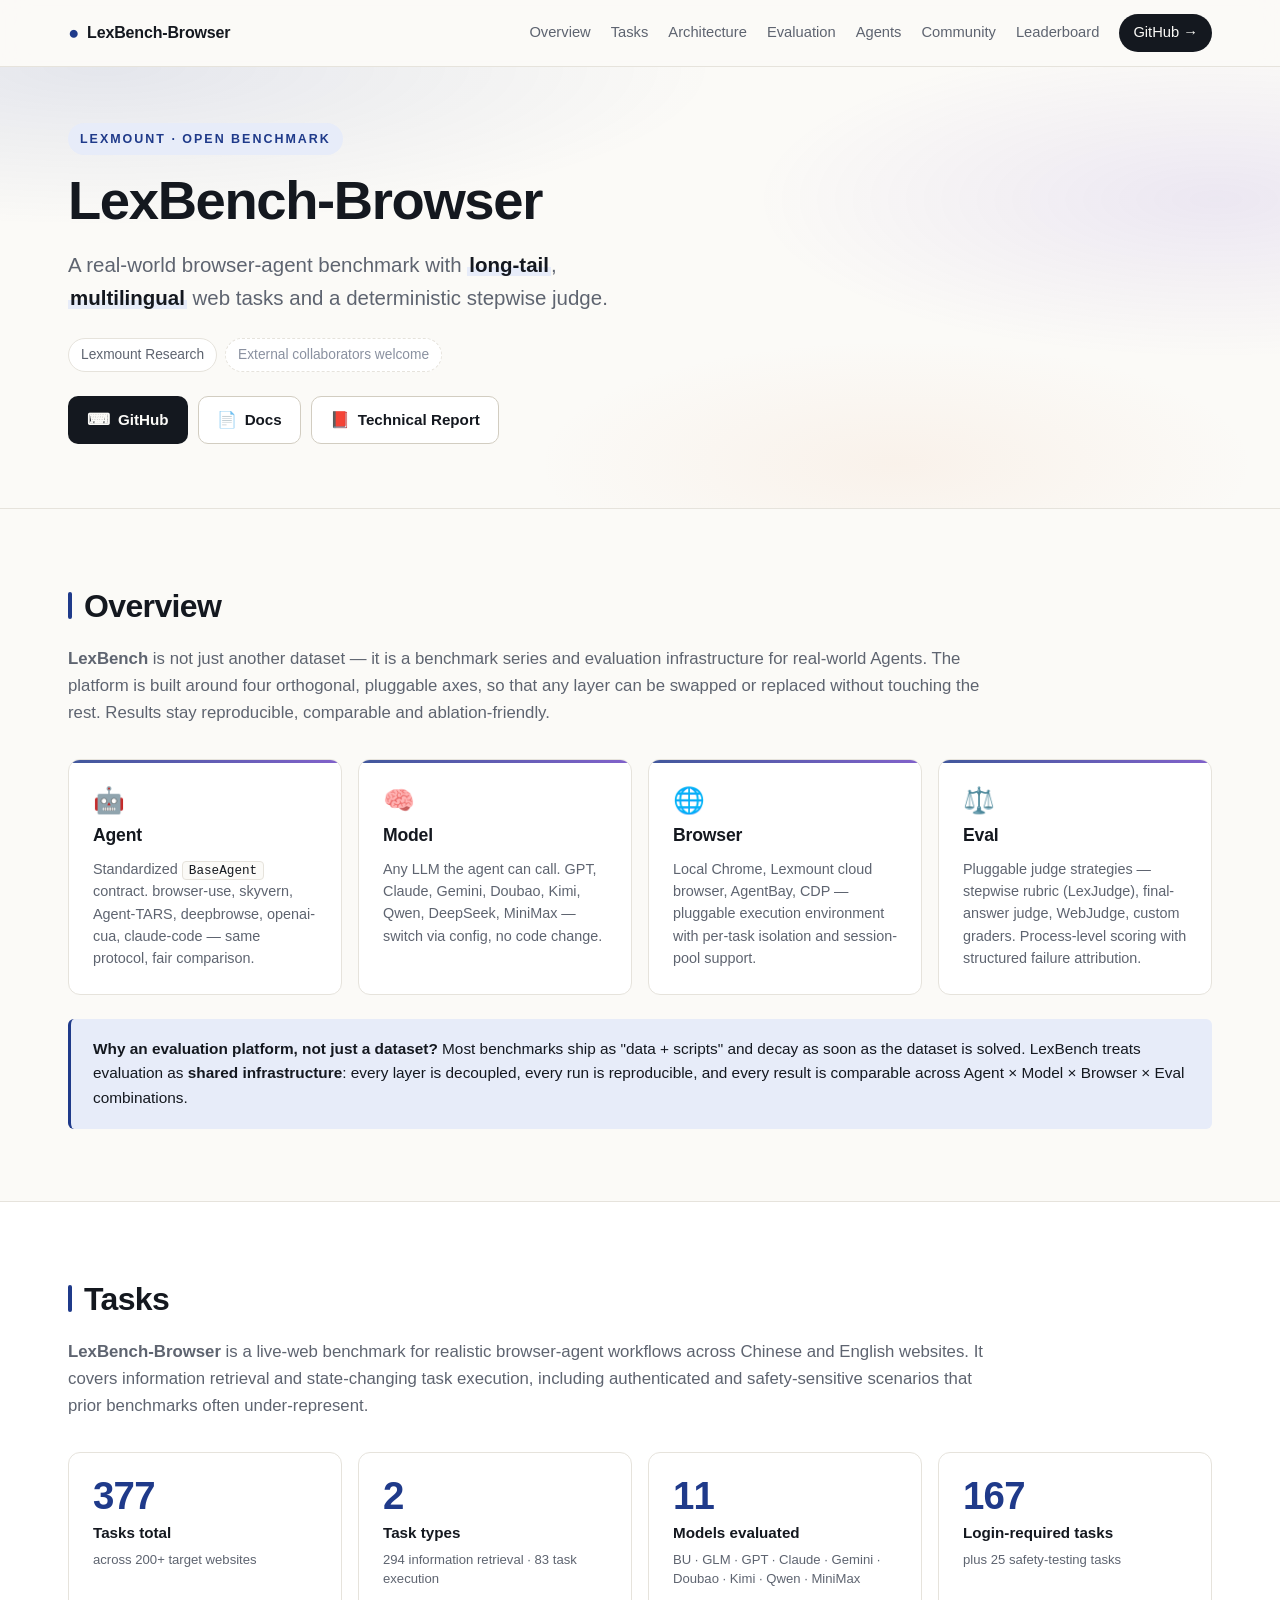
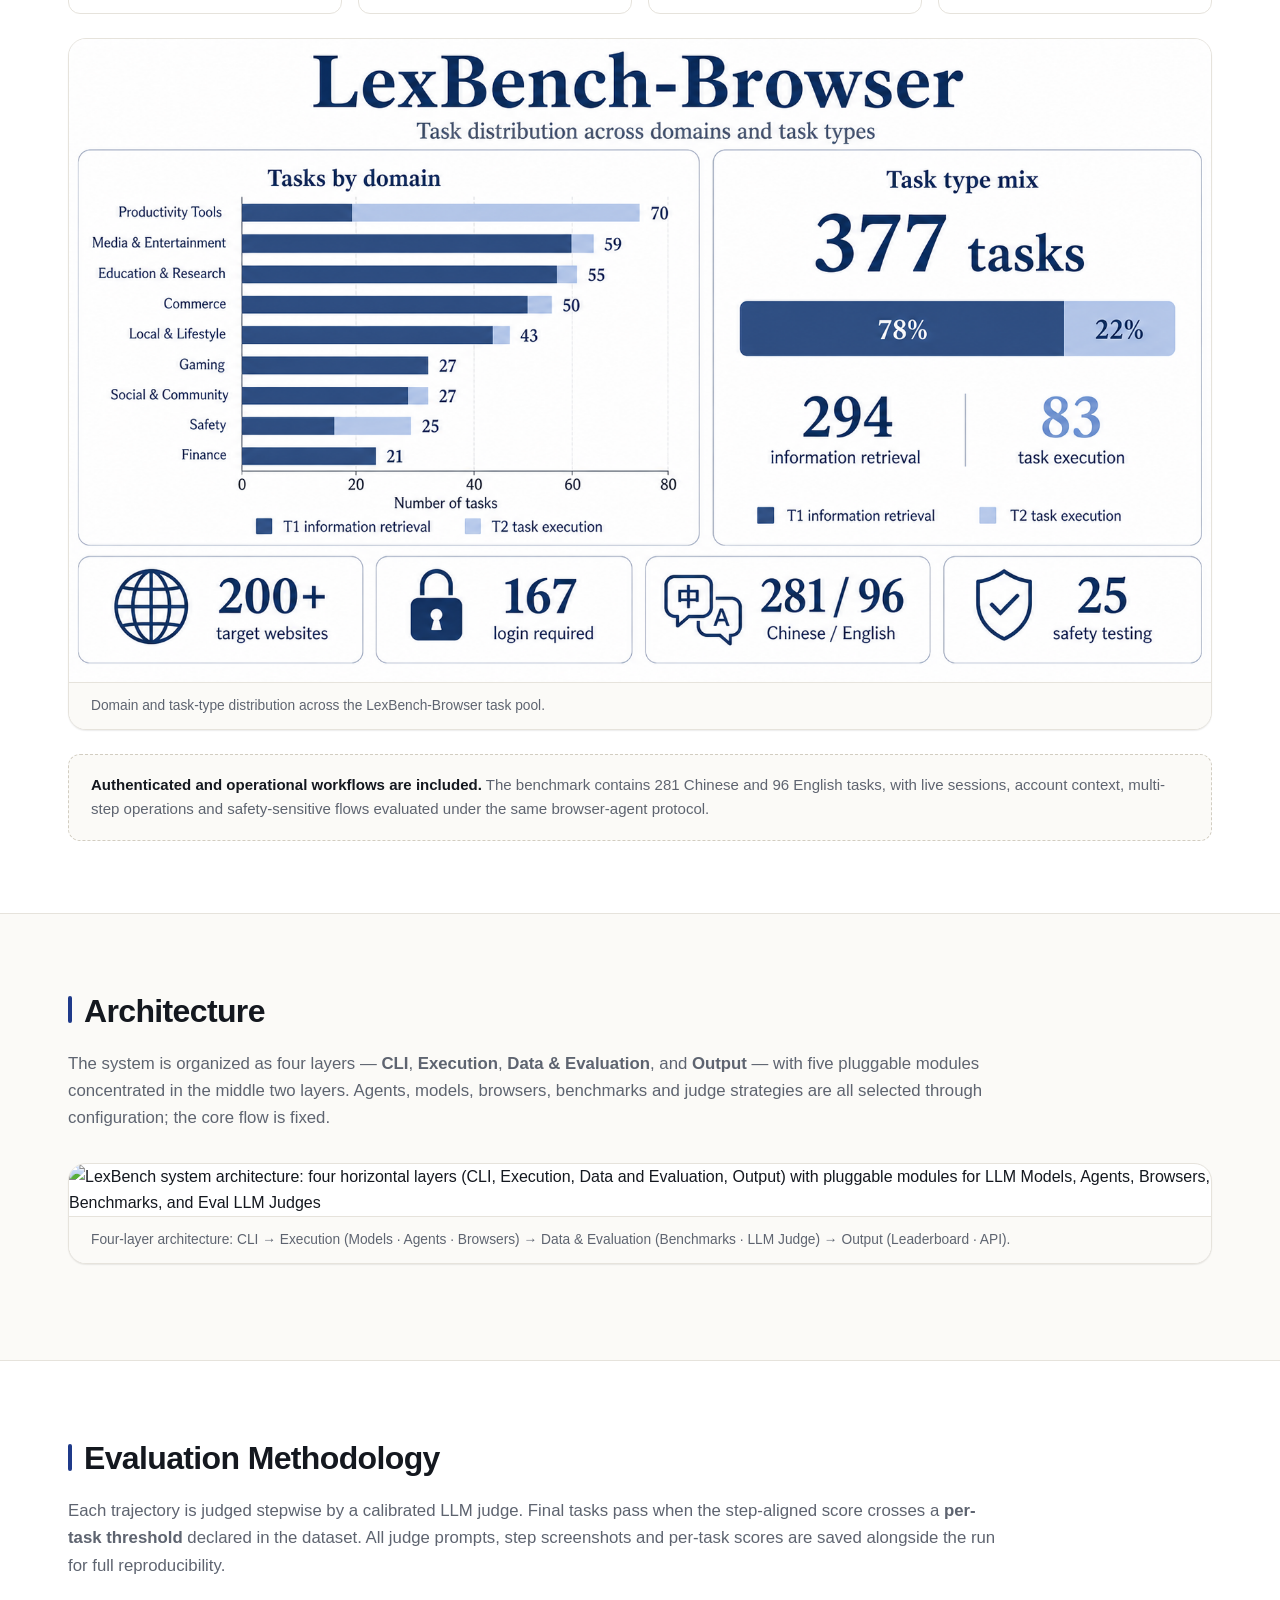
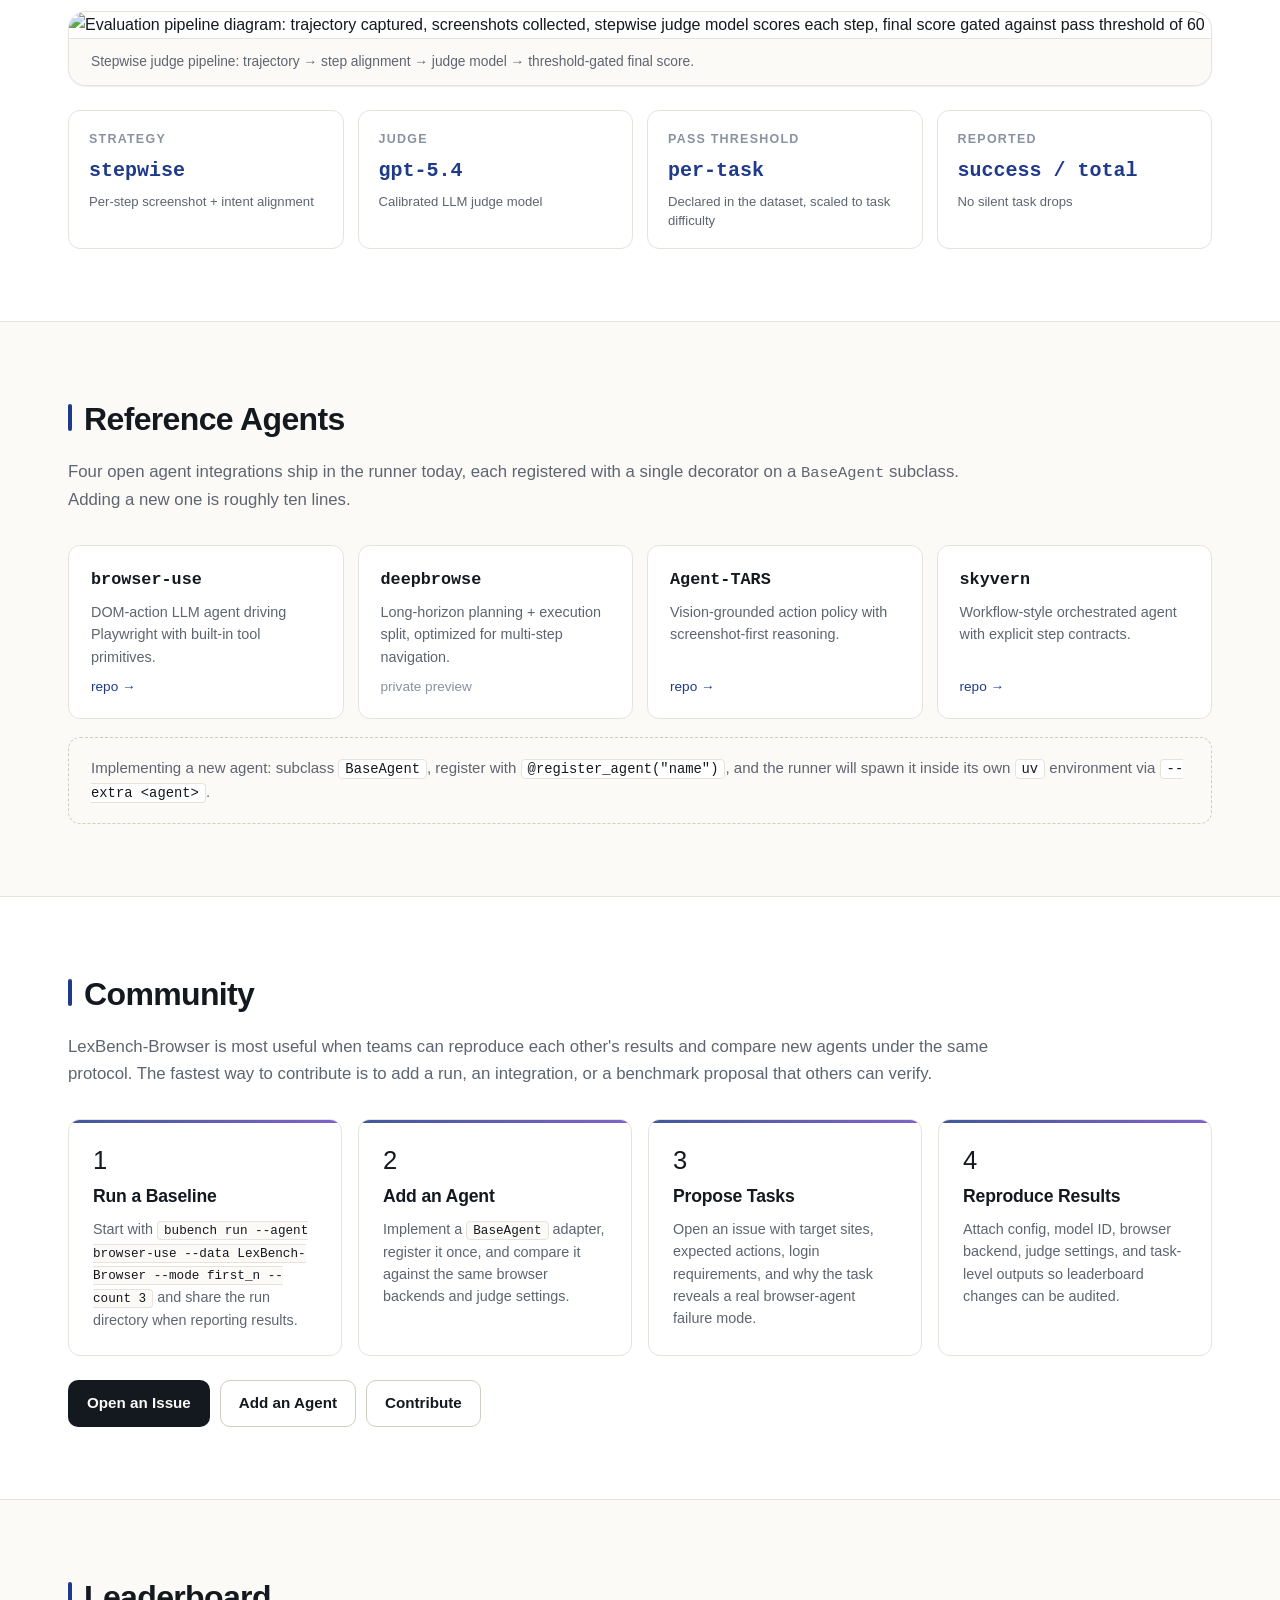
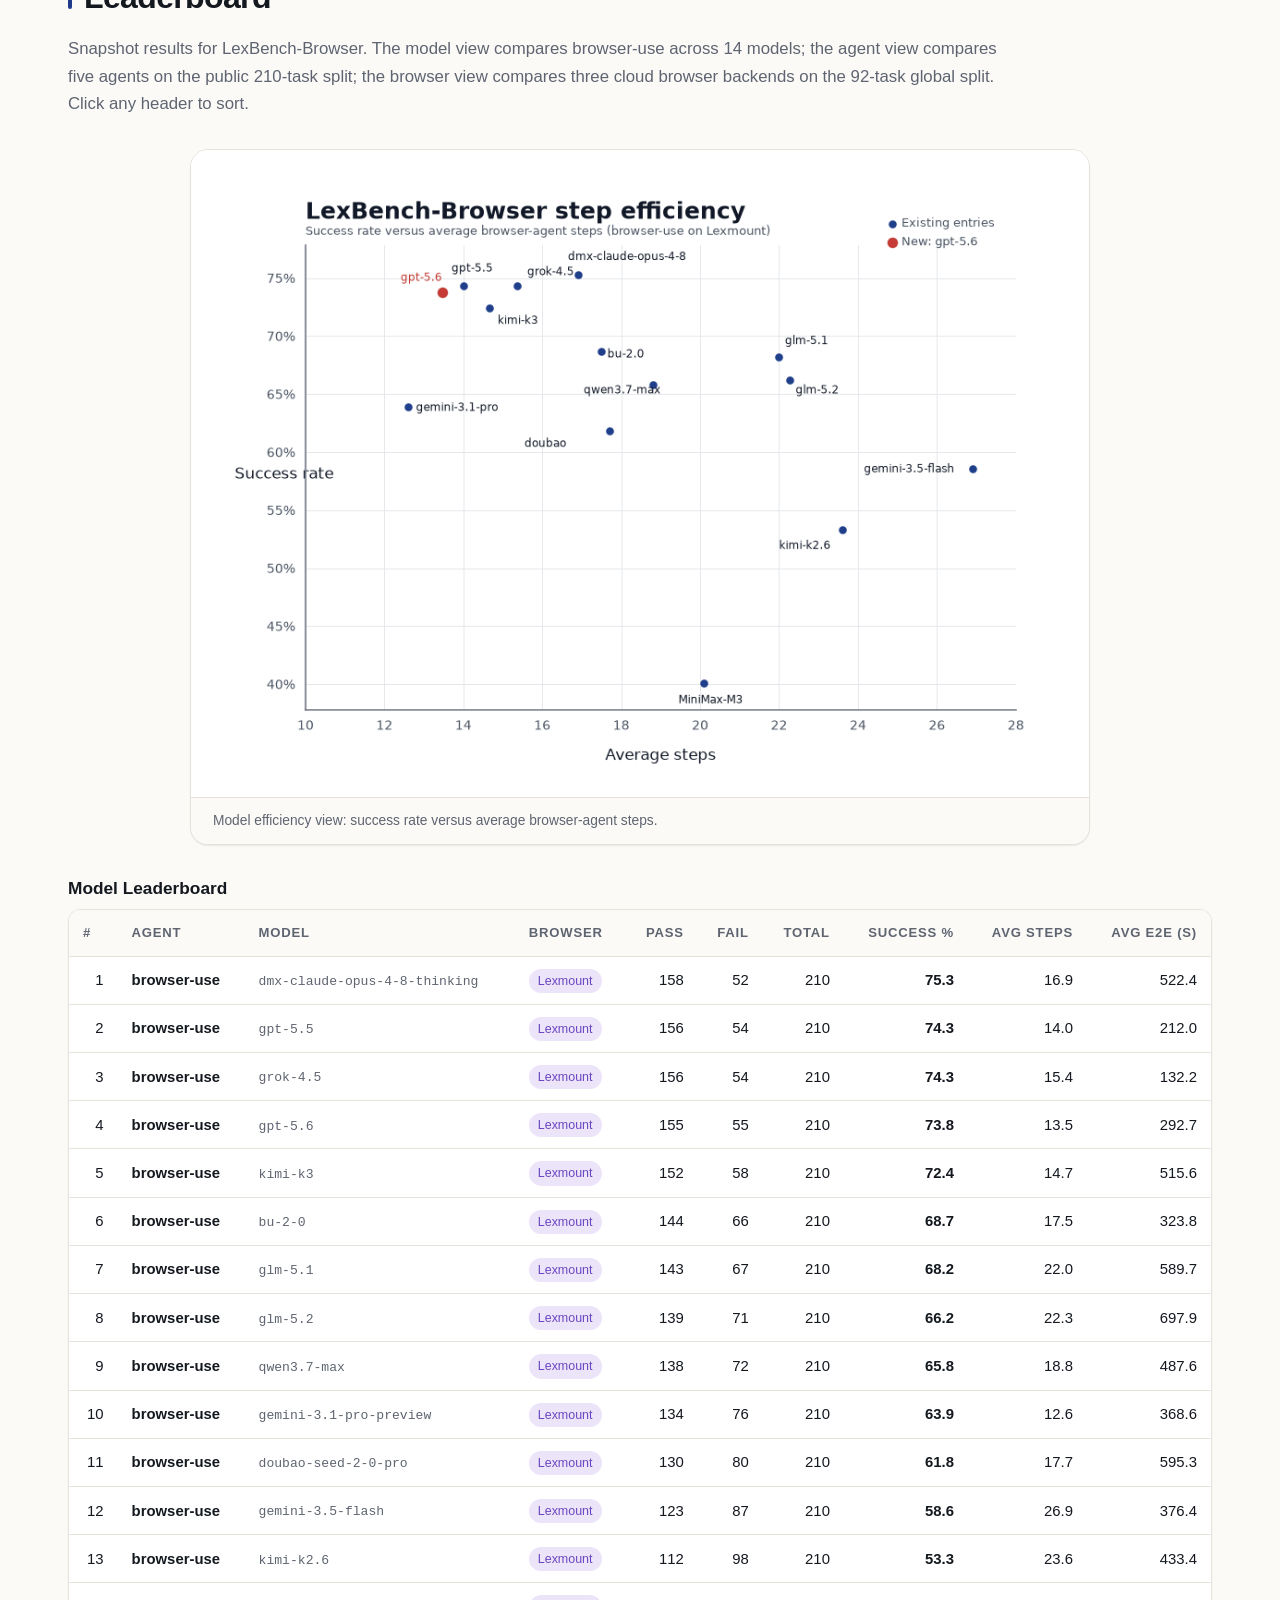
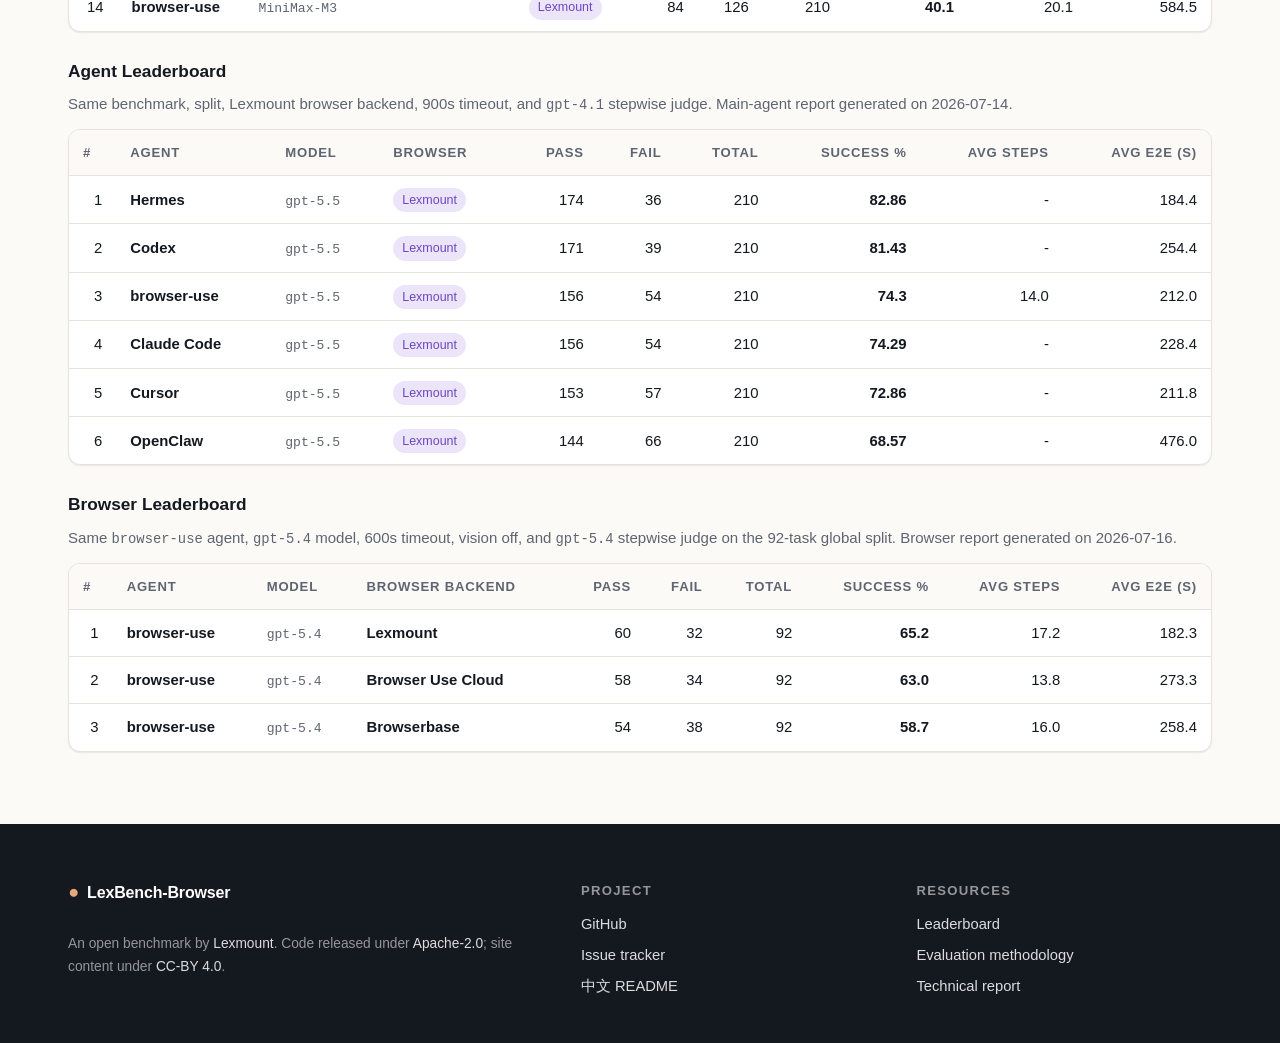
==== commit 0bc546d7: "Fix agent leaderboard model comparison" ====
--- a/landing/index.html
+++ b/landing/index.html
@@ -543,7 +543,7 @@
           <tr>
             <th data-key="rank">#</th>
             <th data-key="agent">Agent</th>
-            <th data-key="model">Model / runtime</th>
+            <th data-key="model">Model</th>
             <th data-key="browser">Browser</th>
             <th data-key="pass" class="num">Pass</th>
             <th data-key="fail" class="num">Fail</th>
@@ -554,10 +554,10 @@
           </tr>
         </thead>
         <tbody>
-          <tr data-rank="1" data-agent="Hermes" data-model="gpt-5.5 medium" data-browser="Lexmount" data-pass="174" data-fail="36" data-total="210" data-success="82.86" data-steps="" data-e2e="184.4">
+          <tr data-rank="1" data-agent="Hermes" data-model="gpt-5.5" data-browser="Lexmount" data-pass="174" data-fail="36" data-total="210" data-success="82.86" data-steps="" data-e2e="184.4">
             <td class="num">1</td>
             <td><span class="cell-strong">Hermes</span></td>
-            <td><code class="cell-mono">gpt-5.5 medium</code></td>
+            <td><code class="cell-mono">gpt-5.5</code></td>
             <td><span class="browser-pill">Lexmount</span></td>
             <td class="num">174</td>
             <td class="num">36</td>
@@ -566,10 +566,10 @@
             <td class="num">-</td>
             <td class="num">184.4</td>
           </tr>
-          <tr data-rank="2" data-agent="Codex" data-model="gpt-5.5 medium" data-browser="Lexmount" data-pass="171" data-fail="39" data-total="210" data-success="81.43" data-steps="" data-e2e="254.4">
+          <tr data-rank="2" data-agent="Codex" data-model="gpt-5.5" data-browser="Lexmount" data-pass="171" data-fail="39" data-total="210" data-success="81.43" data-steps="" data-e2e="254.4">
             <td class="num">2</td>
             <td><span class="cell-strong">Codex</span></td>
-            <td><code class="cell-mono">gpt-5.5 medium</code></td>
+            <td><code class="cell-mono">gpt-5.5</code></td>
             <td><span class="browser-pill">Lexmount</span></td>
             <td class="num">171</td>
             <td class="num">39</td>
@@ -578,10 +578,22 @@
             <td class="num">-</td>
             <td class="num">254.4</td>
           </tr>
-          <tr data-rank="3" data-agent="Claude Code" data-model="gpt-5.5 medium" data-browser="Lexmount" data-pass="156" data-fail="54" data-total="210" data-success="74.29" data-steps="" data-e2e="228.4">
+          <tr data-rank="3" data-agent="browser-use" data-model="gpt-5.5" data-browser="Lexmount" data-pass="156" data-fail="54" data-total="210" data-success="74.3" data-steps="14.00" data-e2e="212.0">
             <td class="num">3</td>
+            <td><span class="cell-strong">browser-use</span></td>
+            <td><code class="cell-mono">gpt-5.5</code></td>
+            <td><span class="browser-pill">Lexmount</span></td>
+            <td class="num">156</td>
+            <td class="num">54</td>
+            <td class="num">210</td>
+            <td class="num"><strong>74.3</strong></td>
+            <td class="num">14.0</td>
+            <td class="num">212.0</td>
+          </tr>
+          <tr data-rank="4" data-agent="Claude Code" data-model="gpt-5.5" data-browser="Lexmount" data-pass="156" data-fail="54" data-total="210" data-success="74.29" data-steps="" data-e2e="228.4">
+            <td class="num">4</td>
             <td><span class="cell-strong">Claude Code</span></td>
-            <td><code class="cell-mono">gpt-5.5 medium</code></td>
+            <td><code class="cell-mono">gpt-5.5</code></td>
             <td><span class="browser-pill">Lexmount</span></td>
             <td class="num">156</td>
             <td class="num">54</td>
@@ -590,10 +602,10 @@
             <td class="num">-</td>
             <td class="num">228.4</td>
           </tr>
-          <tr data-rank="4" data-agent="Cursor" data-model="GPT-5.5 Medium" data-browser="Lexmount" data-pass="153" data-fail="57" data-total="210" data-success="72.86" data-steps="" data-e2e="211.8">
-            <td class="num">4</td>
+          <tr data-rank="5" data-agent="Cursor" data-model="gpt-5.5" data-browser="Lexmount" data-pass="153" data-fail="57" data-total="210" data-success="72.86" data-steps="" data-e2e="211.8">
+            <td class="num">5</td>
             <td><span class="cell-strong">Cursor</span></td>
-            <td><code class="cell-mono">GPT-5.5 Medium</code></td>
+            <td><code class="cell-mono">gpt-5.5</code></td>
             <td><span class="browser-pill">Lexmount</span></td>
             <td class="num">153</td>
             <td class="num">57</td>
@@ -602,10 +614,10 @@
             <td class="num">-</td>
             <td class="num">211.8</td>
           </tr>
-          <tr data-rank="5" data-agent="OpenClaw" data-model="gpt-5.5 medium" data-browser="Lexmount" data-pass="144" data-fail="66" data-total="210" data-success="68.57" data-steps="" data-e2e="476.0">
-            <td class="num">5</td>
+          <tr data-rank="6" data-agent="OpenClaw" data-model="gpt-5.5" data-browser="Lexmount" data-pass="144" data-fail="66" data-total="210" data-success="68.57" data-steps="" data-e2e="476.0">
+            <td class="num">6</td>
             <td><span class="cell-strong">OpenClaw</span></td>
-            <td><code class="cell-mono">gpt-5.5 medium</code></td>
+            <td><code class="cell-mono">gpt-5.5</code></td>
             <td><span class="browser-pill">Lexmount</span></td>
             <td class="num">144</td>
             <td class="num">66</td>
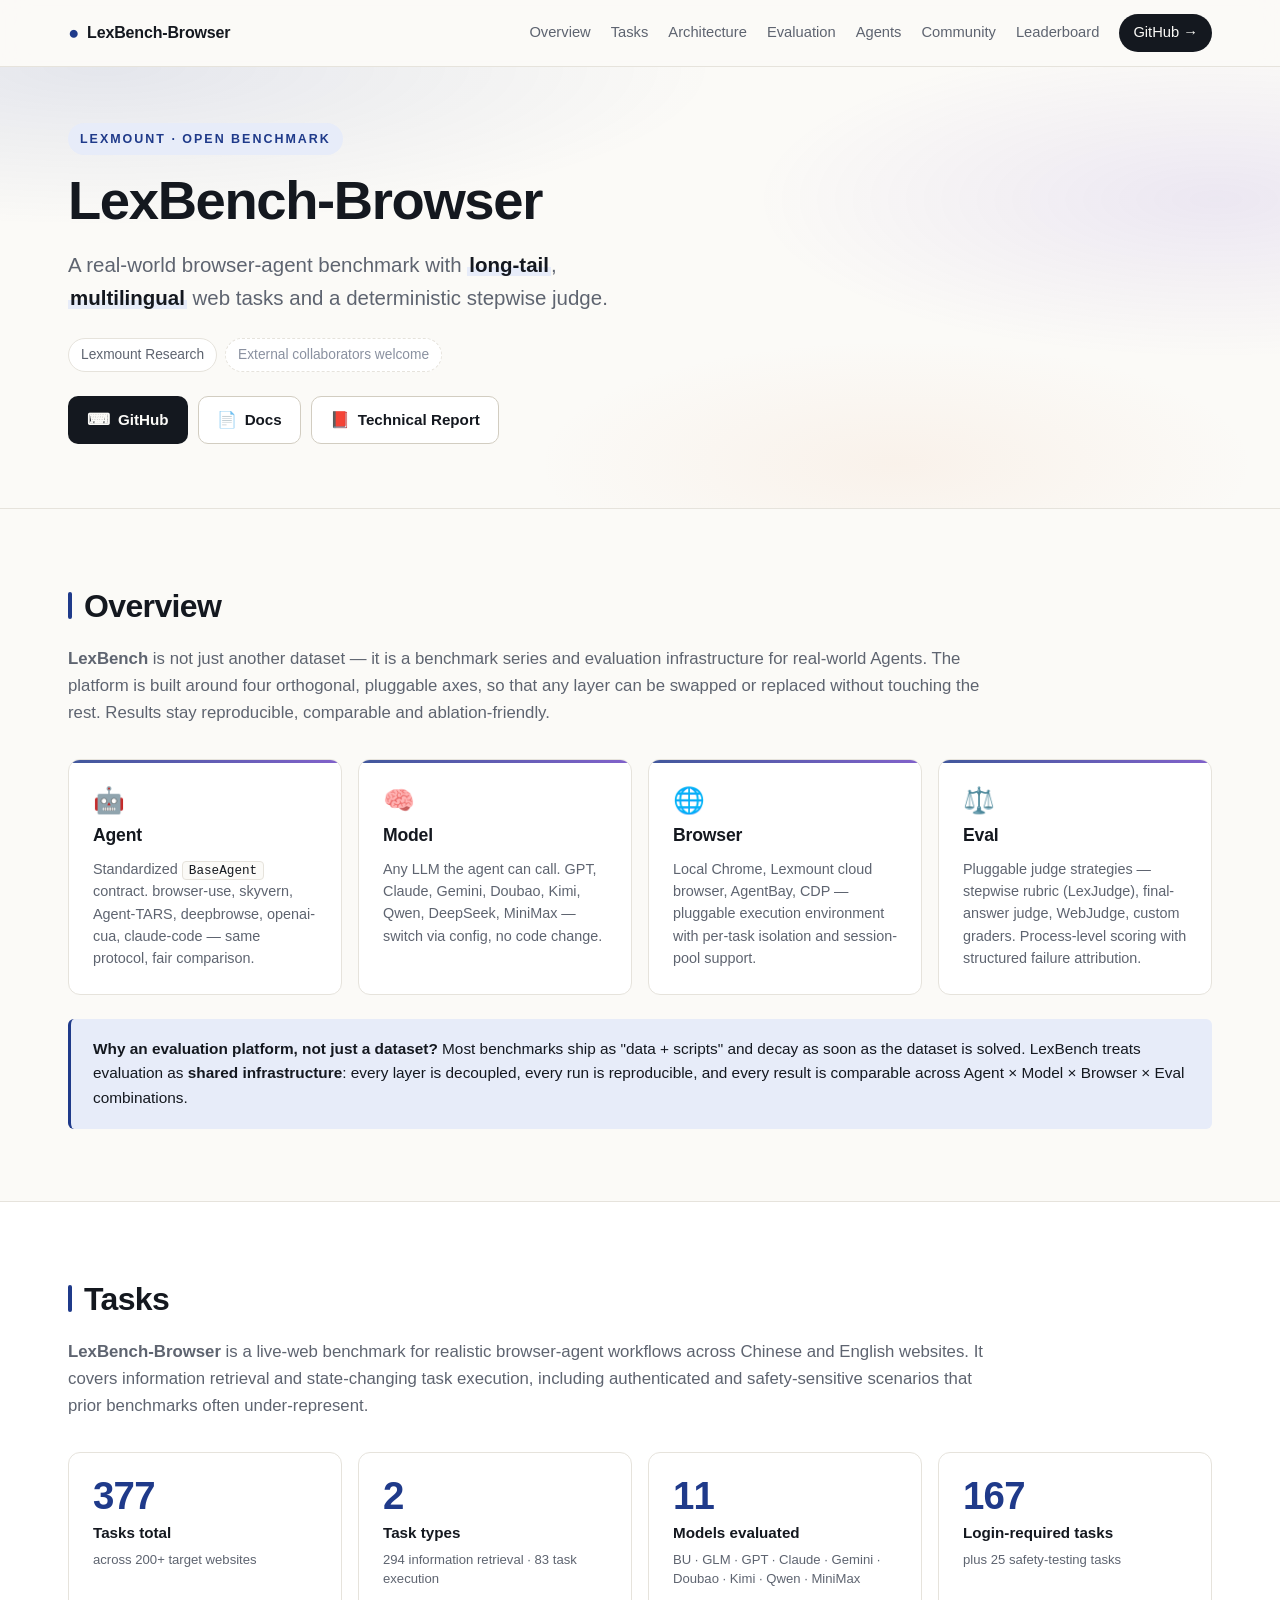
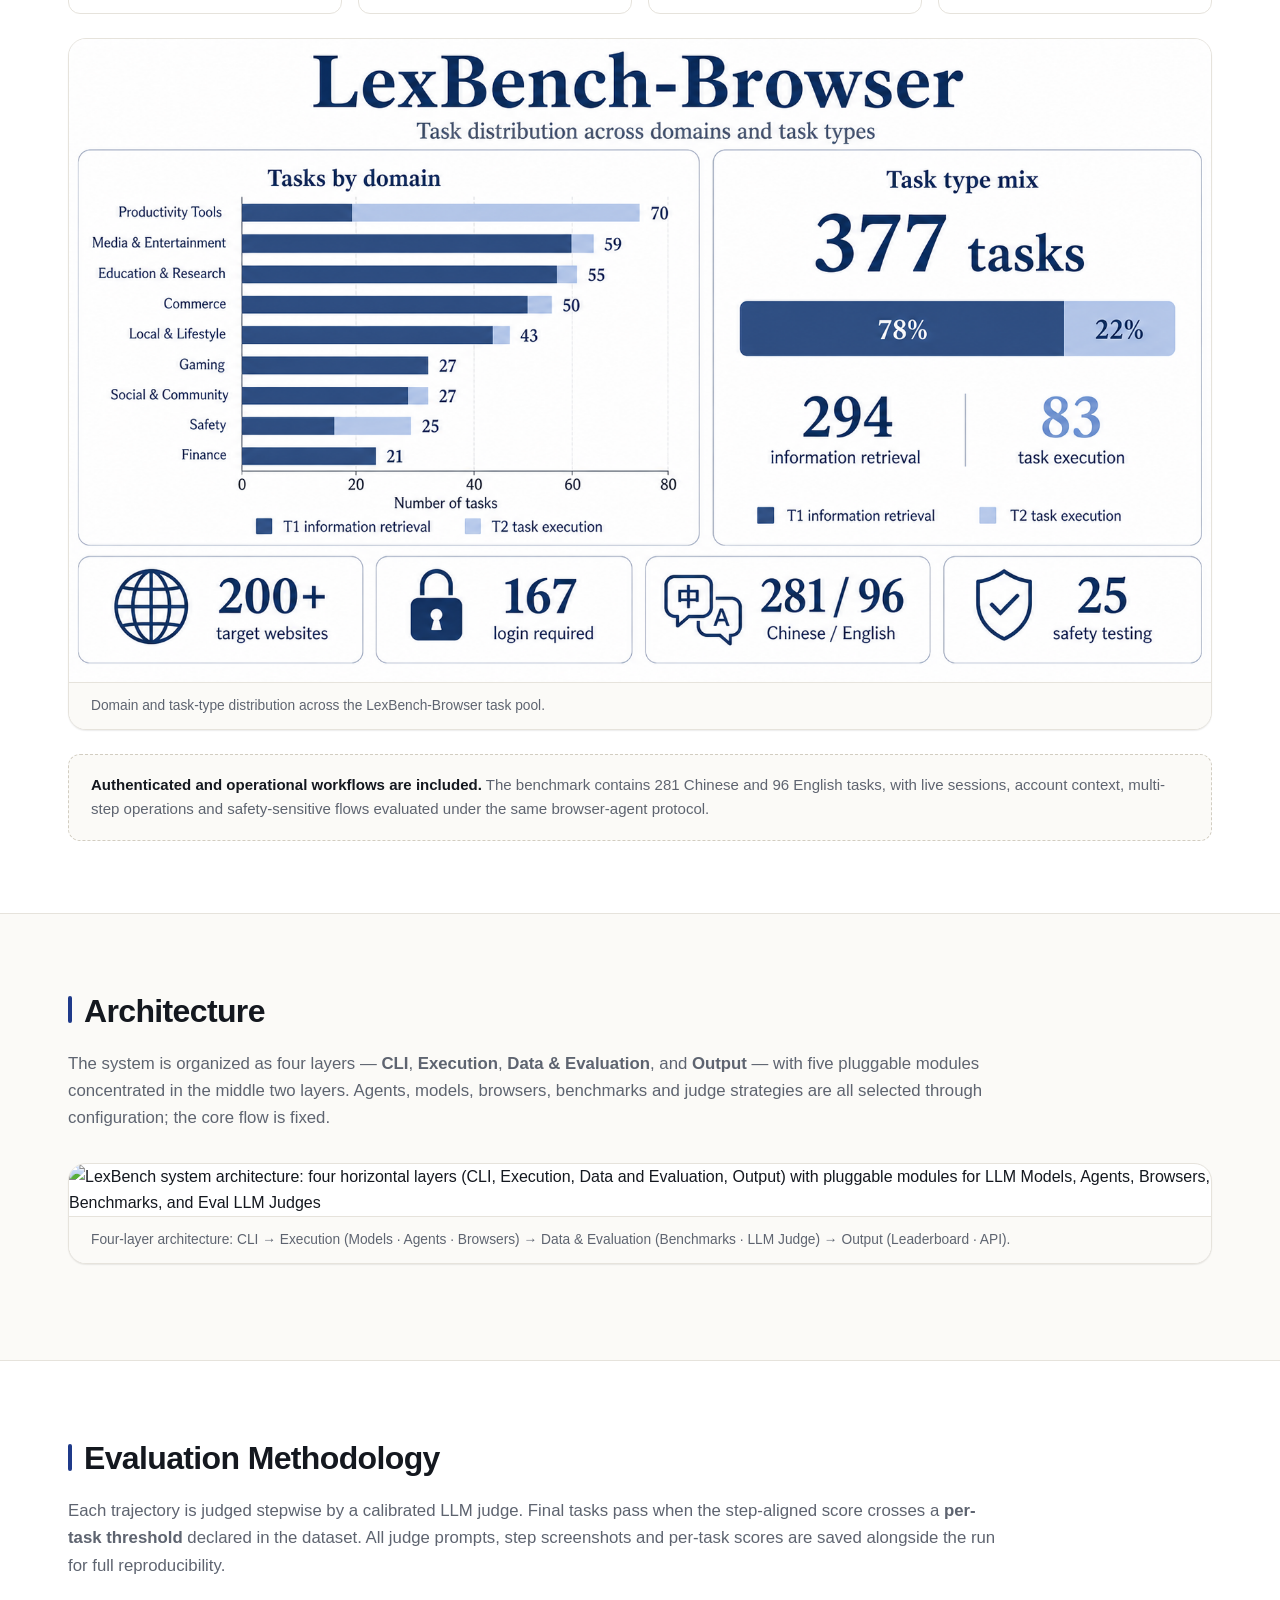
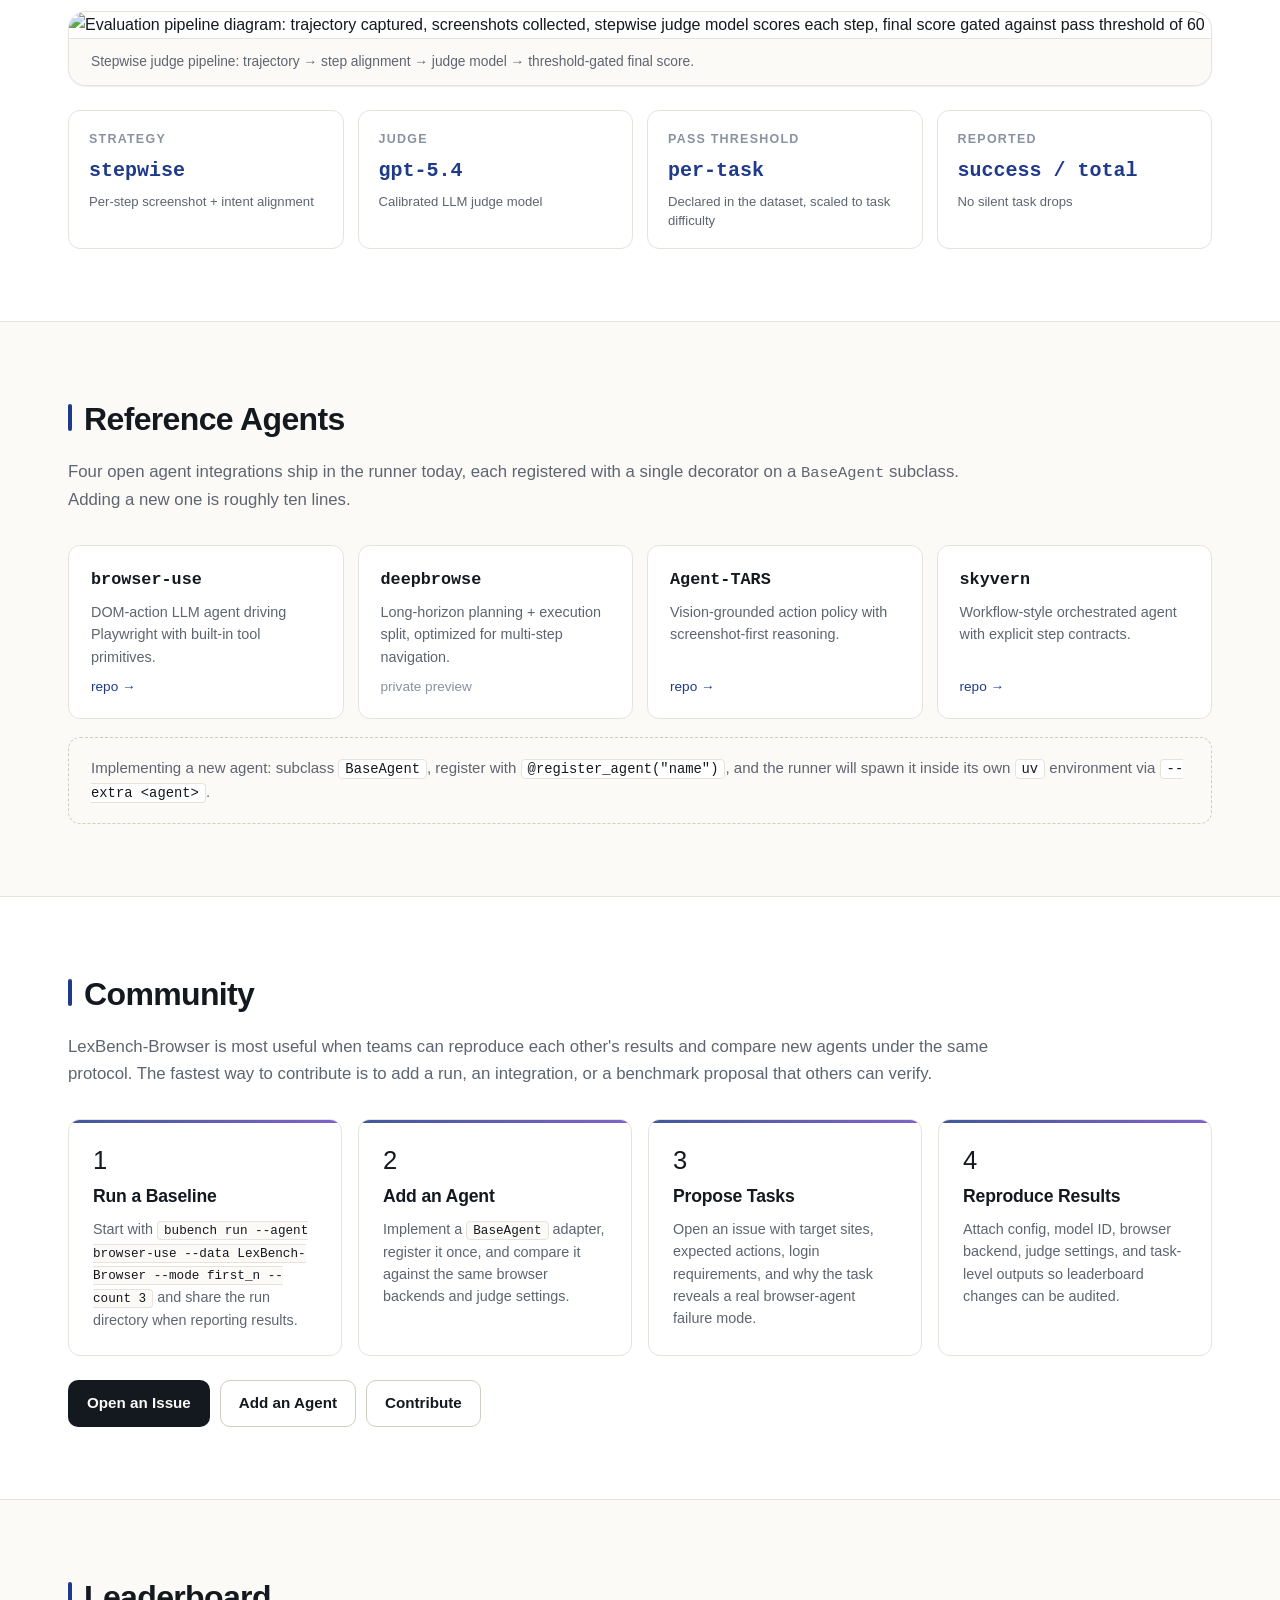
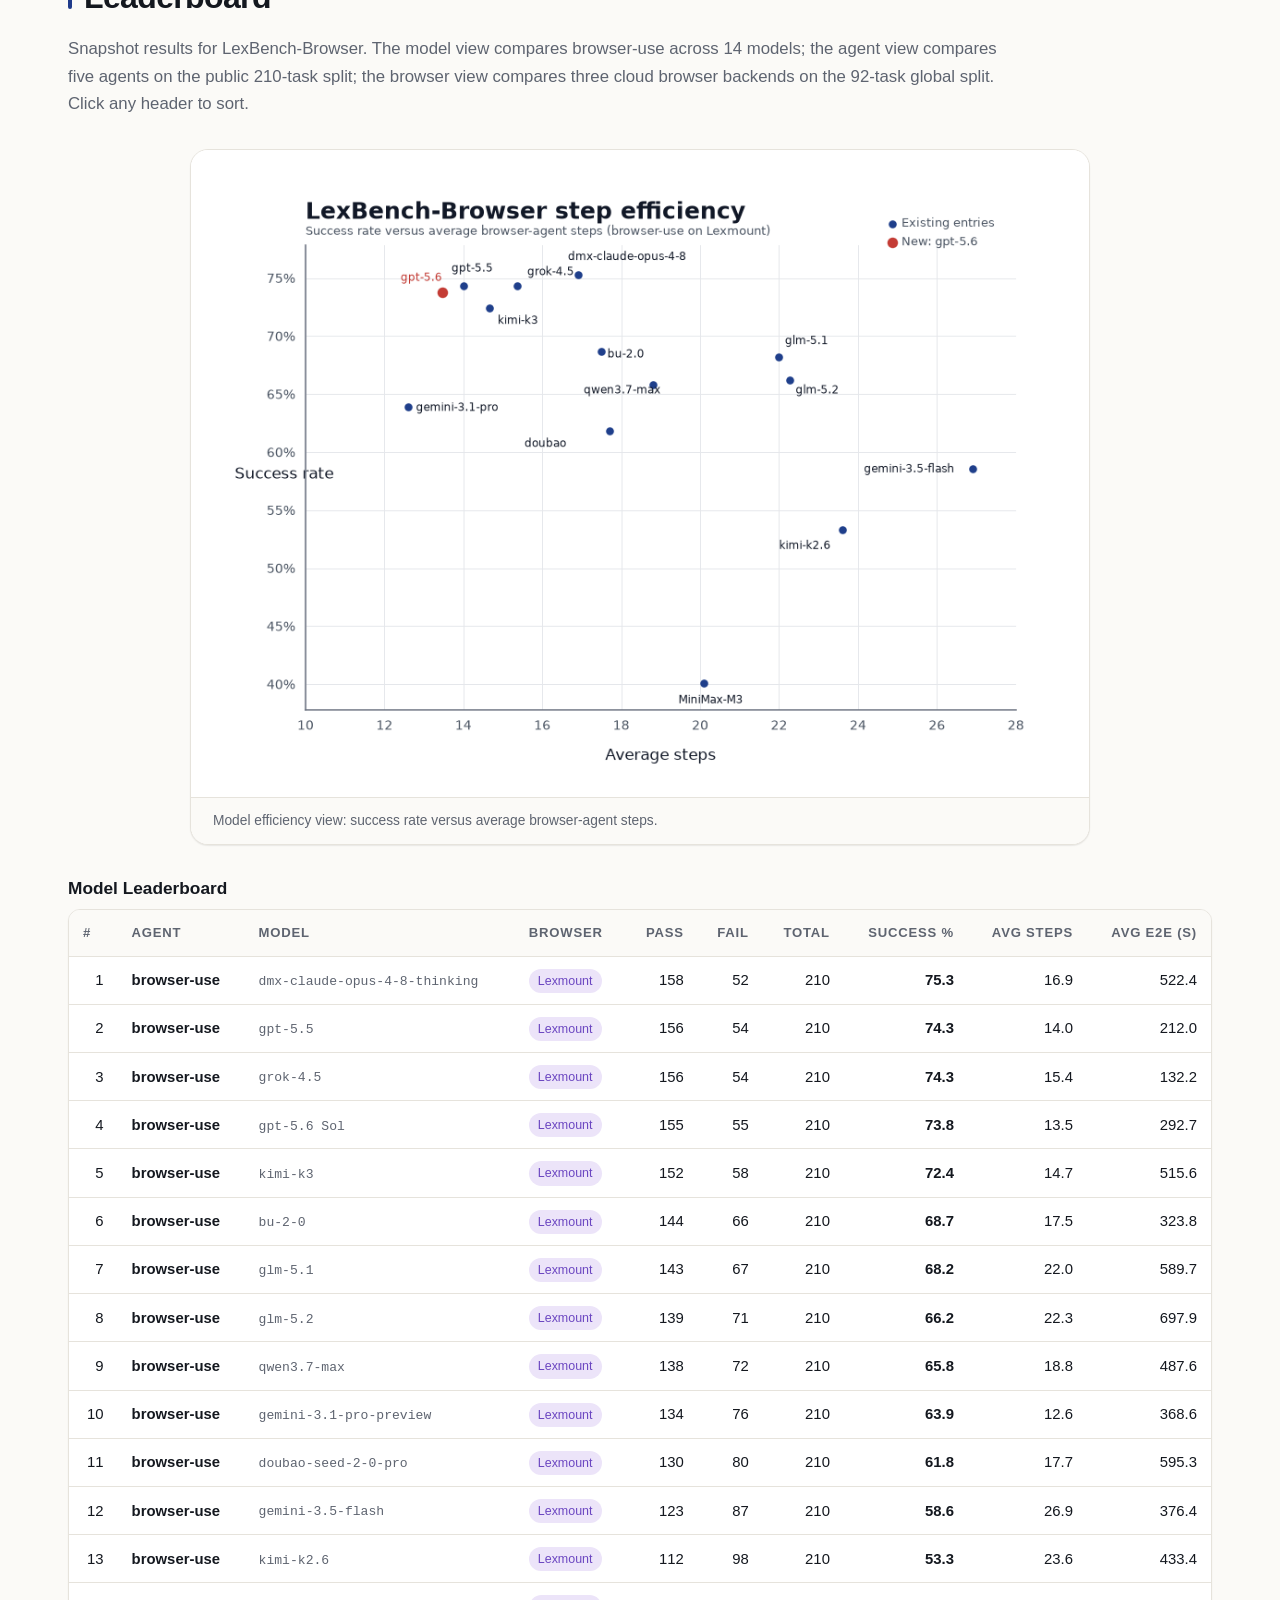
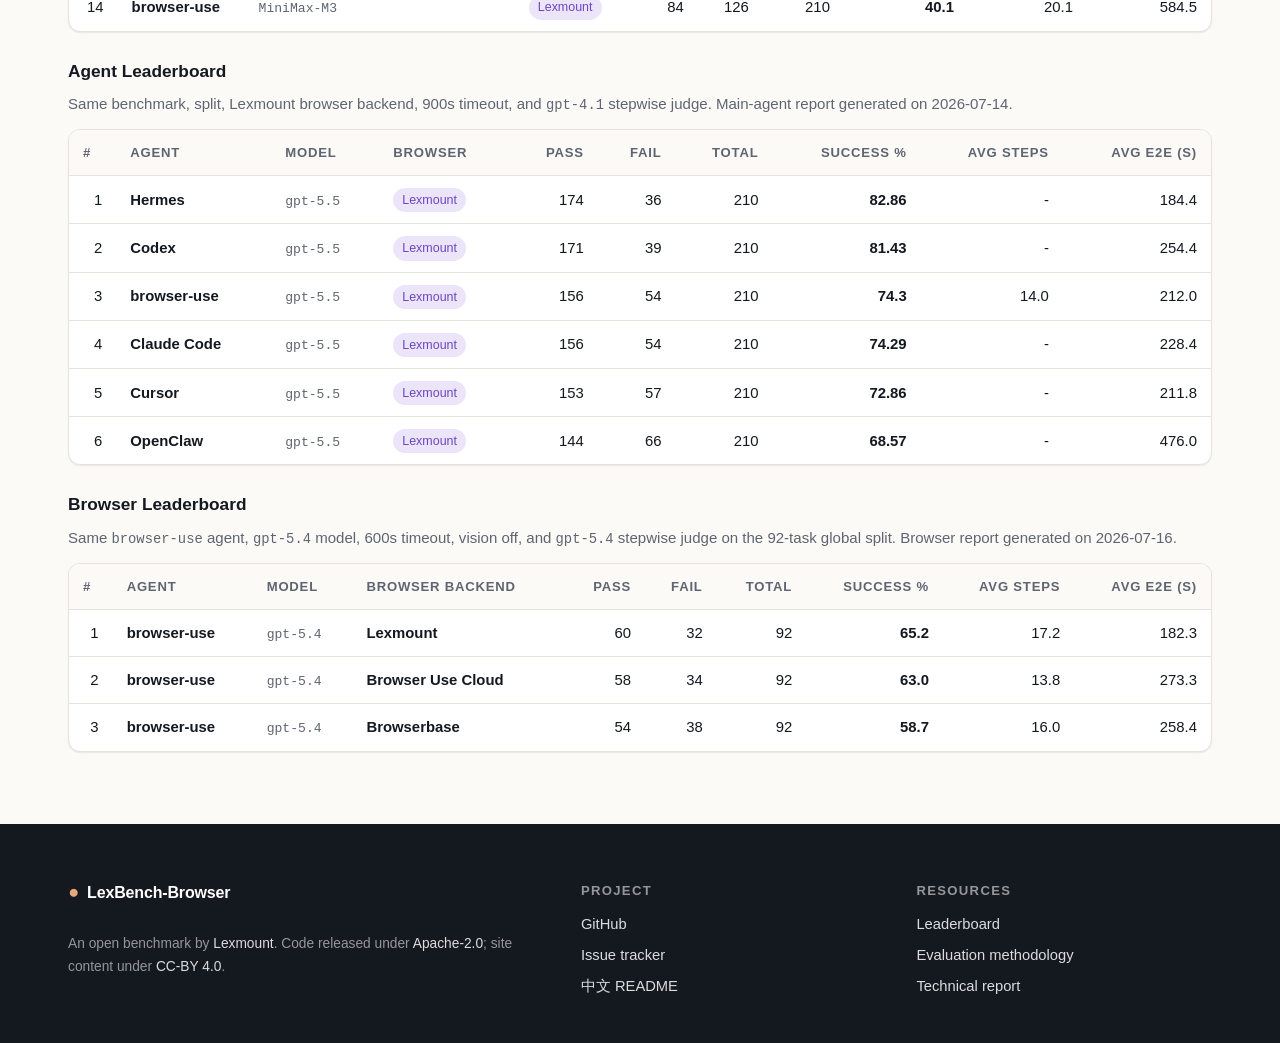
==== commit d9344c86: "Label GPT-5.6 Sol in leaderboard" ====
--- a/landing/index.html
+++ b/landing/index.html
@@ -397,10 +397,10 @@
             <td class="num">15.4</td>
             <td class="num">132.2</td>
           </tr>
-          <tr data-rank="4" data-agent="browser-use" data-model="gpt-5.6" data-browser="Lexmount" data-pass="155" data-fail="55" data-total="210" data-success="73.8" data-steps="13.46" data-e2e="292.7">
+          <tr data-rank="4" data-agent="browser-use" data-model="gpt-5.6 Sol" data-browser="Lexmount" data-pass="155" data-fail="55" data-total="210" data-success="73.8" data-steps="13.46" data-e2e="292.7">
             <td class="num">4</td>
             <td><span class="cell-strong">browser-use</span></td>
-            <td><code class="cell-mono">gpt-5.6</code></td>
+            <td><code class="cell-mono">gpt-5.6 Sol</code></td>
             <td><span class="browser-pill">Lexmount</span></td>
             <td class="num">155</td>
             <td class="num">55</td>
